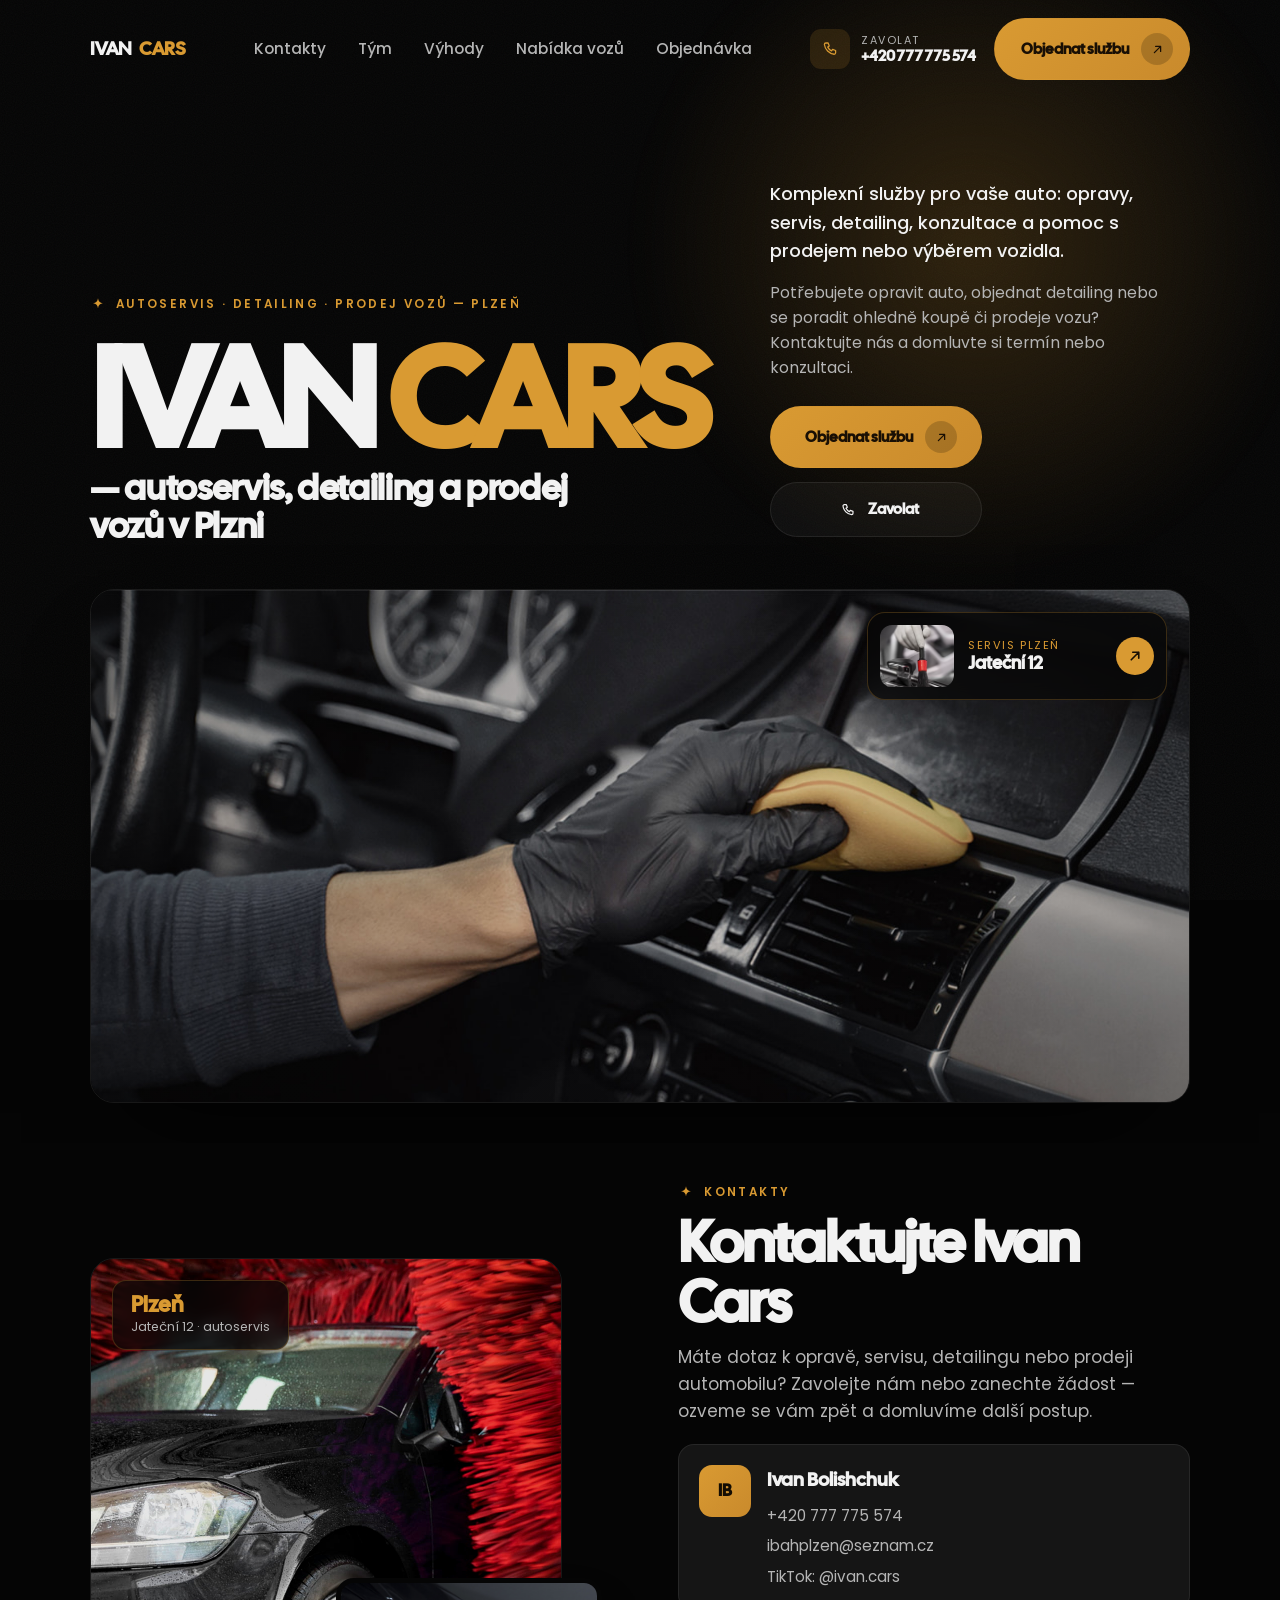
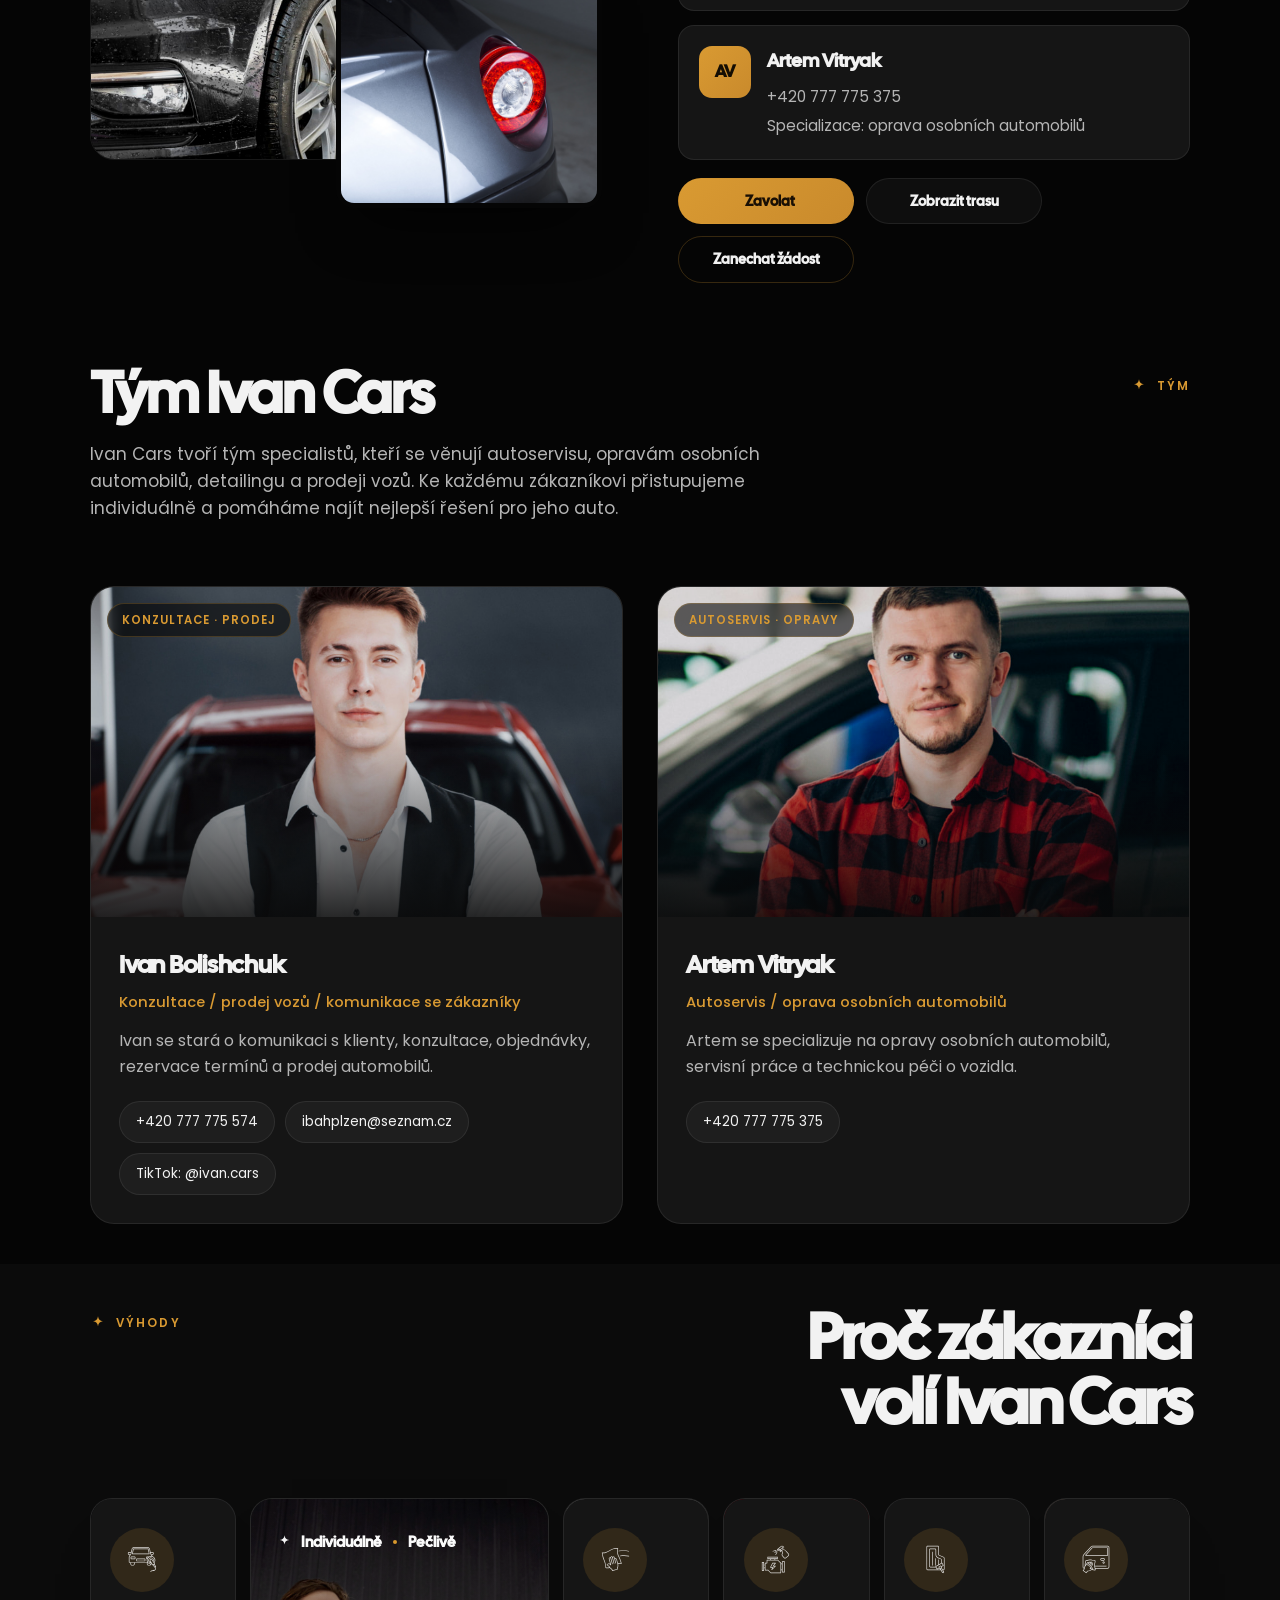
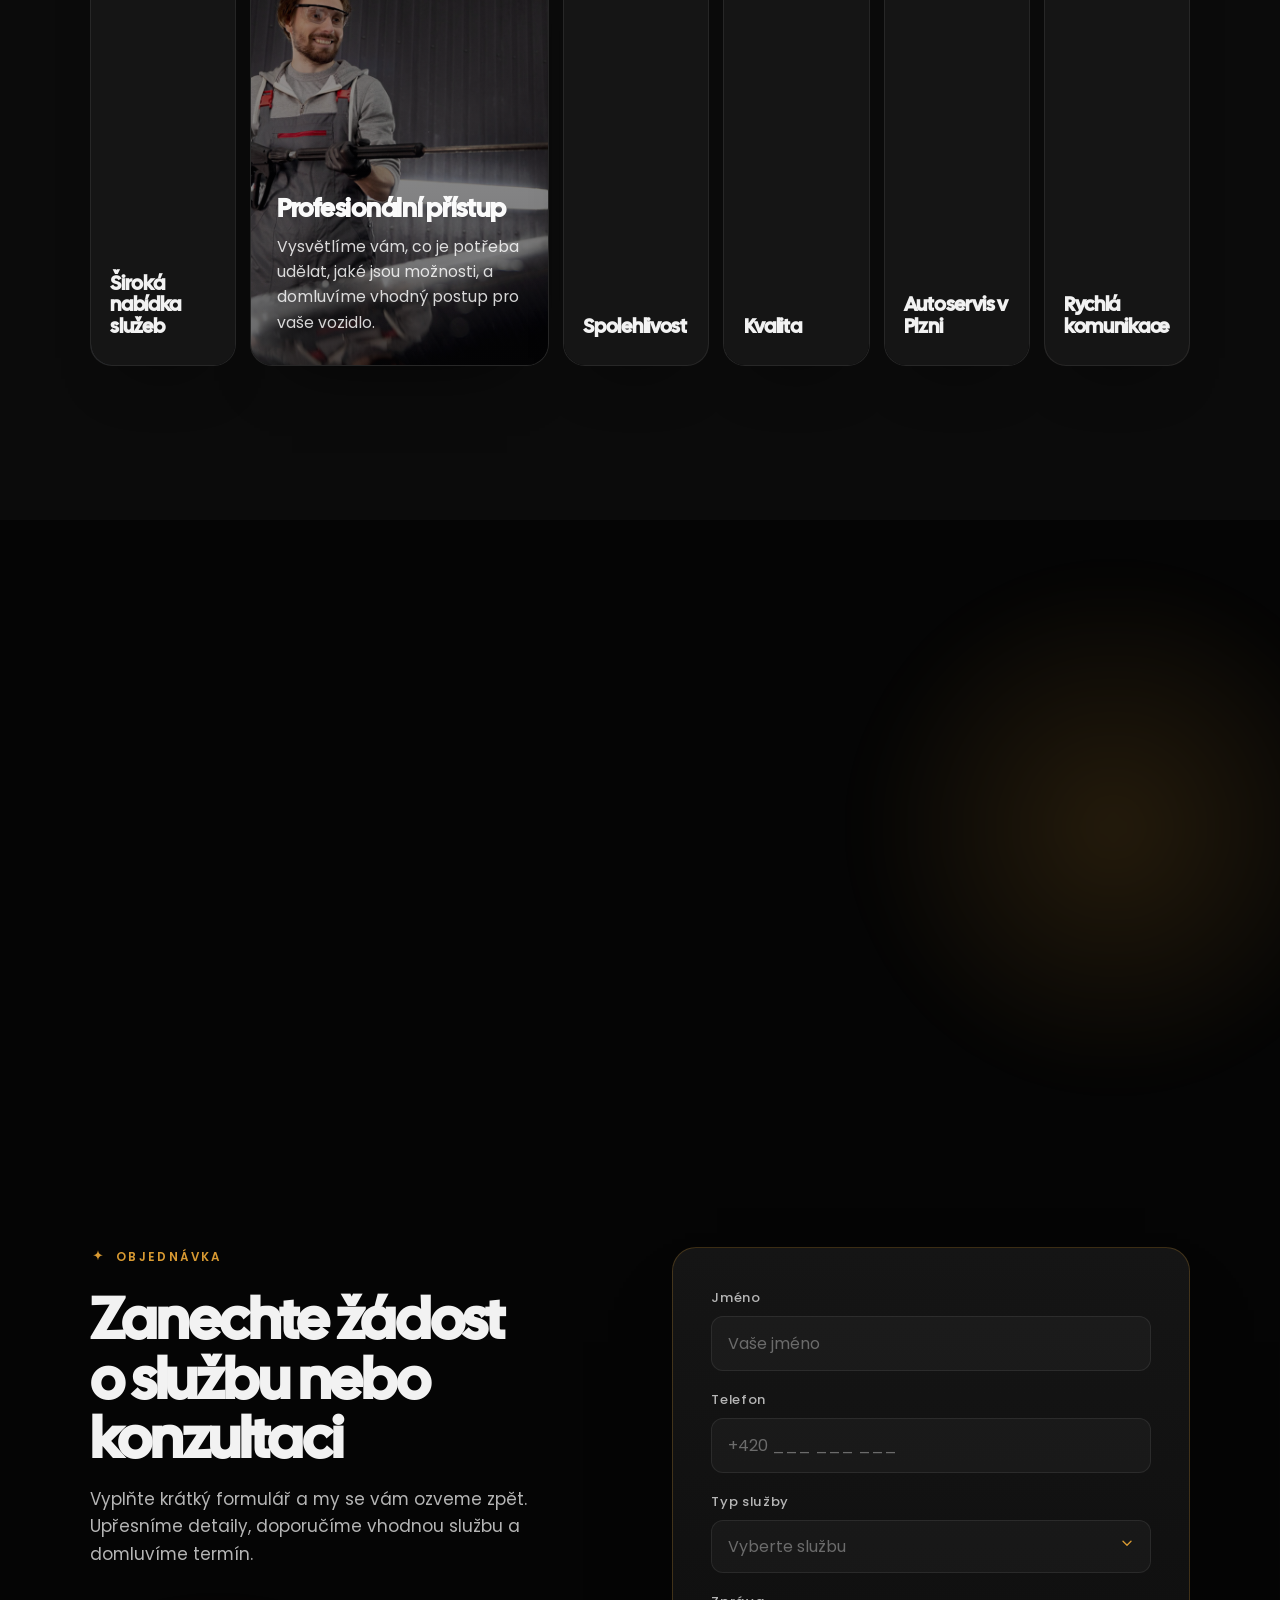
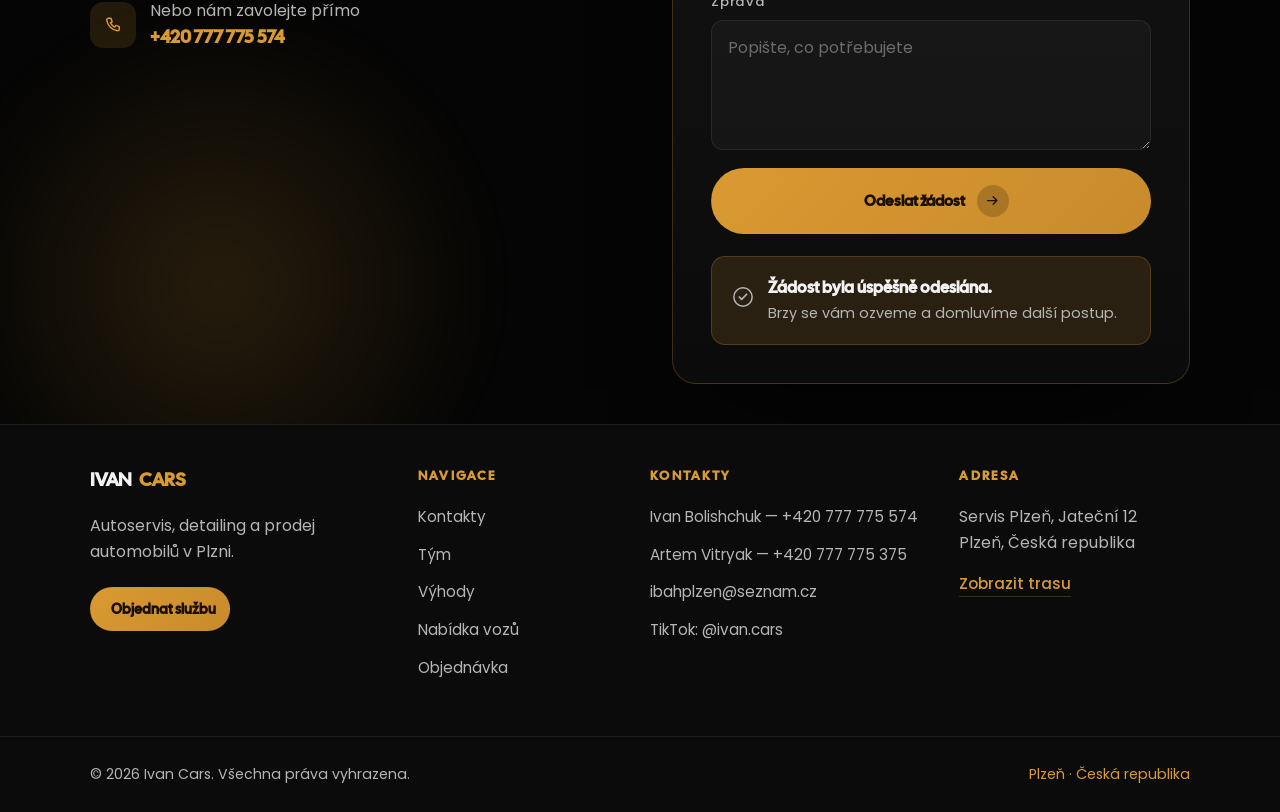
==== index.html @ bd87b220 "Polish "Prodej vozů" block and ensure 90px desktop gutters - Raise container max-width to 1760px so " ====
<!DOCTYPE html>
<html lang="cs">
<head>
<meta charset="utf-8">
<meta name="viewport" content="width=device-width, initial-scale=1">
<title>Ivan Cars — Autoservis, detailing a prodej vozů v Plzni</title>
<meta name="description" content="Ivan Cars v Plzni: autoservis, opravy osobních automobilů, detailing, konzultace a prodej vozidel. Objednejte si službu nebo si domluvte konzultaci.">
<meta property="og:title" content="Ivan Cars — Autoservis, detailing a prodej vozů v Plzni">
<meta property="og:description" content="Komplexní péče o vaše auto: opravy, servis, detailing a pomoc s prodejem nebo výběrem vozidla. Jateční 12, Plzeň.">
<meta property="og:type" content="website">
<link rel="preconnect" href="https://fonts.googleapis.com">
<link rel="preconnect" href="https://fonts.gstatic.com" crossorigin>
<link href="https://fonts.googleapis.com/css2?family=Cal+Sans&family=Poppins:wght@300;400;500;600;700&family=Sora:wght@600;700;800&display=swap" rel="stylesheet">
<link rel="stylesheet" href="css/styles.css">
</head>
<body>

<!-- =========================================================
     0. PRELOADER  (brand intro — gold polish sweep over the wordmark)
========================================================= -->
<div class="preloader" id="preloader" role="status" aria-live="polite" aria-label="Načítání Ivan Cars">
  <div class="preloader__inner">
    <span class="preloader__word" aria-hidden="true">IVAN&nbsp;CARS</span>
    <span class="preloader__line" aria-hidden="true"></span>
  </div>
</div>

<div class="grain" aria-hidden="true"></div>

<!-- =========================================================
     1. HLAVIČKA / HEADER
========================================================= -->
<header class="nav" id="top">
  <div class="container nav__inner">
    <a href="#top" class="brand" aria-label="Ivan Cars">
      <span class="brand__name">IVAN<span class="brand__gold">CARS</span></span>
    </a>

    <nav class="nav__menu" id="navMenu" aria-label="Hlavní navigace">
      <button class="nav__close" id="navClose" type="button" aria-label="Zavřít menu">
        <svg viewBox="0 0 24 24" width="22" height="22" aria-hidden="true"><path d="M6 6l12 12M18 6 6 18" fill="none" stroke="currentColor" stroke-width="2" stroke-linecap="round"/></svg>
      </button>
      <a href="#kontakty" class="nav__link">Kontakty</a>
      <a href="#tym" class="nav__link">Tým</a>
      <a href="#vyhody" class="nav__link">Výhody</a>
      <a href="#nabidka" class="nav__link">Nabídka vozů</a>
      <a href="#objednavka" class="nav__link">Objednávka</a>

      <div class="nav__menu-foot">
        <a href="tel:+420777775574" class="nav__menu-phone">
          <span class="nav__menu-phone-ic" aria-hidden="true">
            <svg viewBox="0 0 24 24" width="18" height="18"><path d="M6.5 4h3l1.5 4-2 1.5a11 11 0 0 0 5 5l1.5-2 4 1.5v3a2 2 0 0 1-2 2A15 15 0 0 1 4.5 6a2 2 0 0 1 2-2Z" fill="none" stroke="currentColor" stroke-width="1.7" stroke-linejoin="round"/></svg>
          </span>
          <span class="nav__menu-phone-txt"><small>Zavolat</small><strong>+420 777 775 574</strong></span>
        </a>
        <a href="#objednavka" class="btn btn--gold nav__menu-cta">
          <span>Objednat službu</span>
          <span class="btn__icon" aria-hidden="true"><svg viewBox="0 0 24 24" width="15" height="15"><path d="M7 17 17 7M9 7h8v8" fill="none" stroke="currentColor" stroke-width="2" stroke-linecap="round" stroke-linejoin="round"/></svg></span>
        </a>
      </div>
    </nav>

    <div class="nav__actions">
      <a href="tel:+420777775574" class="nav__phone">
        <span class="nav__phone-ic" aria-hidden="true">
          <svg viewBox="0 0 24 24" width="18" height="18"><path d="M6.5 4h3l1.5 4-2 1.5a11 11 0 0 0 5 5l1.5-2 4 1.5v3a2 2 0 0 1-2 2A15 15 0 0 1 4.5 6a2 2 0 0 1 2-2Z" fill="none" stroke="currentColor" stroke-width="1.7" stroke-linejoin="round"/></svg>
        </span>
        <span class="nav__phone-txt"><small>Zavolat</small><strong>+420 777 775 574</strong></span>
      </a>
      <a href="#objednavka" class="btn btn--gold nav__cta">
        <span>Objednat službu</span>
        <span class="btn__icon" aria-hidden="true"><svg viewBox="0 0 24 24" width="15" height="15"><path d="M7 17 17 7M9 7h8v8" fill="none" stroke="currentColor" stroke-width="2" stroke-linecap="round" stroke-linejoin="round"/></svg></span>
      </a>
      <button class="nav__burger" id="navBurger" aria-label="Otevřít menu" aria-expanded="false"><span></span><span></span><span></span></button>
    </div>
  </div>
</header>

<main>

<!-- =========================================================
     2. CTA BANNER / HERO  (poster headline + cinematic band)
========================================================= -->
<section class="hero" id="hero">
  <div class="hero__glow" aria-hidden="true"></div>
  <div class="container">
    <div class="hero__head">
      <div class="hero__headline reveal">
        <span class="eyebrow">
          <svg class="eyebrow__star" viewBox="0 0 24 24" aria-hidden="true"><path d="M12 2c.6 4.7 2.7 6.8 7.4 7.4-4.7.6-6.8 2.7-7.4 7.4-.6-4.7-2.7-6.8-7.4-7.4C9.3 8.8 11.4 6.7 12 2Z" fill="currentColor"/></svg>
          Autoservis · Detailing · Prodej vozů — Plzeň
        </span>
        <h1 class="hero__title">
          <span class="hero__poster">IVAN <span class="gold">CARS</span></span>
          <span class="hero__sub">— autoservis, detailing a prodej vozů v&nbsp;Plzni</span>
        </h1>
      </div>

      <div class="hero__intro reveal" data-delay="120">
        <p class="hero__lead">Komplexní služby pro vaše auto: opravy, servis, detailing, konzultace a pomoc s prodejem nebo výběrem vozidla.</p>
        <p class="hero__text">Potřebujete opravit auto, objednat detailing nebo se poradit ohledně koupě či prodeje vozu? Kontaktujte nás a domluvte si termín nebo konzultaci.</p>
        <div class="hero__actions">
          <a href="#objednavka" class="btn btn--gold"><span>Objednat službu</span><span class="btn__icon" aria-hidden="true"><svg viewBox="0 0 24 24" width="15" height="15"><path d="M7 17 17 7M9 7h8v8" fill="none" stroke="currentColor" stroke-width="2" stroke-linecap="round" stroke-linejoin="round"/></svg></span></a>
          <a href="tel:+420777775574" class="btn btn--ghost"><span class="btn__lead-ic" aria-hidden="true"><svg viewBox="0 0 24 24" width="16" height="16"><path d="M6.5 4h3l1.5 4-2 1.5a11 11 0 0 0 5 5l1.5-2 4 1.5v3a2 2 0 0 1-2 2A15 15 0 0 1 4.5 6a2 2 0 0 1 2-2Z" fill="none" stroke="currentColor" stroke-width="1.8" stroke-linejoin="round"/></svg></span><span>Zavolat</span></a>
        </div>
      </div>
    </div>

    <div class="hero__band reveal" data-delay="160">
      <img src="assets/SaveWeb2ZIP%20Website%20Copier/images/68b8255d2208bf105f05b5d6_home2-slider-img-01.jpg" alt="Prémiový detailing interiéru vozu v Ivan Cars Plzeň" loading="eager">
      <div class="hero__card">
        <img src="assets/SaveWeb2ZIP%20Website%20Copier/images/68c24ddfc6e82b968b8b48d7_home1-about1-bg-img.png" alt="Připravený vůz v servisu Ivan Cars">
        <div class="hero__card-body">
          <span class="hero__card-label">Servis Plzeň</span>
          <span class="hero__card-title">Jateční 12</span>
        </div>
        <span class="hero__card-ic" aria-hidden="true"><svg viewBox="0 0 24 24" width="18" height="18"><path d="M7 17 17 7M9 7h8v8" fill="none" stroke="currentColor" stroke-width="2.2" stroke-linecap="round" stroke-linejoin="round"/></svg></span>
      </div>
    </div>
  </div>
</section>

<!-- =========================================================
     3. KONTAKTY  (layered images + content, Woshico "who we are")
========================================================= -->
<section class="section kontakty" id="kontakty">
  <div class="container kontakty__grid">
    <div class="layered reveal">
      <div class="layered__main">
        <img src="assets/SaveWeb2ZIP%20Website%20Copier/images/68cd3f34a9f10ca630242ddd_project-img-06.jpg" alt="Prémiový vůz v péči Ivan Cars" loading="lazy">
      </div>
      <div class="layered__sub">
        <img src="assets/SaveWeb2ZIP%20Website%20Copier/images/68cd3f265789d87bba0e9747_project-img-05.jpg" alt="Detail karoserie a optiky vozu" loading="lazy">
      </div>
      <div class="layered__tag">
        <span class="layered__tag-num">Plzeň</span>
        <span class="layered__tag-label">Jateční 12 · autoservis</span>
      </div>
    </div>

    <div class="kontakty__content reveal" data-delay="120">
      <span class="eyebrow">
        <svg class="eyebrow__star" viewBox="0 0 24 24" aria-hidden="true"><path d="M12 2c.6 4.7 2.7 6.8 7.4 7.4-4.7.6-6.8 2.7-7.4 7.4-.6-4.7-2.7-6.8-7.4-7.4C9.3 8.8 11.4 6.7 12 2Z" fill="currentColor"/></svg>
        Kontakty
      </span>
      <h2 class="section__title">Kontaktujte Ivan Cars</h2>
      <p class="section__text">Máte dotaz k opravě, servisu, detailingu nebo prodeji automobilu? Zavolejte nám nebo zanechte žádost — ozveme se vám zpět a domluvíme další postup.</p>

      <div class="kontakty__people">
        <div class="person">
          <span class="avatar">IB</span>
          <div class="person__info">
            <h3 class="person__name">Ivan Bolishchuk</h3>
            <ul class="person__links">
              <li><a href="tel:+420777775574">+420 777 775 574</a></li>
              <li><a href="mailto:ibahplzen@seznam.cz">ibahplzen@seznam.cz</a></li>
              <li><a href="https://www.tiktok.com/@ivan.cars" target="_blank" rel="noopener">TikTok: @ivan.cars</a></li>
            </ul>
          </div>
        </div>
        <div class="person">
          <span class="avatar">AV</span>
          <div class="person__info">
            <h3 class="person__name">Artem Vitryak</h3>
            <ul class="person__links">
              <li><a href="tel:+420777775375">+420 777 775 375</a></li>
              <li class="person__static">Specializace: oprava osobních automobilů</li>
            </ul>
          </div>
        </div>
      </div>

      <div class="kontakty__cta">
        <a href="tel:+420777775574" class="btn btn--gold btn--sm">Zavolat</a>
        <a href="https://www.google.com/maps/search/?api=1&query=Jate%C4%8Dn%C3%AD%2012%2C%20Plze%C5%88" target="_blank" rel="noopener" class="btn btn--ghost btn--sm">Zobrazit trasu</a>
        <a href="#objednavka" class="btn btn--line btn--sm">Zanechat žádost</a>
      </div>
    </div>
  </div>
</section>

<!-- =========================================================
     4. TÝM
========================================================= -->
<section class="section tym" id="tym">
  <div class="container">
    <div class="tym__head reveal">
      <div class="tym__head-main">
        <h2 class="section__title">Tým Ivan Cars</h2>
        <p class="section__text">Ivan Cars tvoří tým specialistů, kteří se věnují autoservisu, opravám osobních automobilů, detailingu a prodeji vozů. Ke každému zákazníkovi přistupujeme individuálně a pomáháme najít nejlepší řešení pro jeho auto.</p>
      </div>
      <div class="tym__head-aside">
        <span class="eyebrow">
          <svg class="eyebrow__star" viewBox="0 0 24 24" aria-hidden="true"><path d="M12 2c.6 4.7 2.7 6.8 7.4 7.4-4.7.6-6.8 2.7-7.4 7.4-.6-4.7-2.7-6.8-7.4-7.4C9.3 8.8 11.4 6.7 12 2Z" fill="currentColor"/></svg>
          Tým
        </span>
      </div>
    </div>

    <div class="team__grid">
      <article class="team-card reveal" data-delay="80">
        <div class="team-card__media">
          <img src="assets/Team%20Image%2004.jpg" alt="Konzultace a prodej vozů — Ivan Bolishchuk" loading="lazy">
          <span class="team-card__tag">Konzultace · Prodej</span>
        </div>
        <div class="team-card__body">
          <h3 class="team-card__name">Ivan Bolishchuk</h3>
          <span class="team-card__role">Konzultace / prodej vozů / komunikace se zákazníky</span>
          <p class="team-card__desc">Ivan se stará o komunikaci s klienty, konzultace, objednávky, rezervace termínů a prodej automobilů.</p>
          <div class="team-card__contacts">
            <a href="tel:+420777775574" class="chip">+420 777 775 574</a>
            <a href="mailto:ibahplzen@seznam.cz" class="chip">ibahplzen@seznam.cz</a>
            <a href="https://www.tiktok.com/@ivan.cars" target="_blank" rel="noopener" class="chip">TikTok: @ivan.cars</a>
          </div>
        </div>
      </article>

      <article class="team-card reveal" data-delay="160">
        <div class="team-card__media">
          <img src="assets/Team%20Image%2001.jpg" alt="Autoservis a opravy — Artem Vitryak" loading="lazy">
          <span class="team-card__tag">Autoservis · Opravy</span>
        </div>
        <div class="team-card__body">
          <h3 class="team-card__name">Artem Vitryak</h3>
          <span class="team-card__role">Autoservis / oprava osobních automobilů</span>
          <p class="team-card__desc">Artem se specializuje na opravy osobních automobilů, servisní práce a technickou péči o vozidla.</p>
          <div class="team-card__contacts">
            <a href="tel:+420777775375" class="chip">+420 777 775 375</a>
          </div>
        </div>
      </article>
    </div>
  </div>
</section>

<!-- =========================================================
     5. VÝHODY  (expanding service-card accordion — 1:1 Woshico)
========================================================= -->
<section class="section vyhody" id="vyhody">
  <div class="container">
    <div class="vyhody__head reveal">
      <div class="vyhody__head-left">
        <span class="eyebrow">
          <svg class="eyebrow__star" viewBox="0 0 24 24" aria-hidden="true"><path d="M12 2c.6 4.7 2.7 6.8 7.4 7.4-4.7.6-6.8 2.7-7.4 7.4-.6-4.7-2.7-6.8-7.4-7.4C9.3 8.8 11.4 6.7 12 2Z" fill="currentColor"/></svg>
          Výhody
        </span>
      </div>
      <div class="vyhody__head-right">
        <h2 class="vyhody__title">Proč zákazníci<br>volí Ivan Cars</h2>
      </div>
    </div>

    <div class="vyhody-grid reveal" data-delay="120">

      <!-- 01 -->
      <a href="#objednavka" class="vcard" style="--i:0">
        <div class="vcard__image" style="background-image:url('assets/SaveWeb2ZIP Website Copier/images/68cd3f265789d87bba0e9747_project-img-05.jpg')">
          <span class="vcard__tag">
            <svg viewBox="0 0 24 24" width="15" height="15" aria-hidden="true"><circle cx="12" cy="12" r="9" fill="none" stroke="currentColor" stroke-width="1.6"/><path d="m8 12 2.5 2.5L16 9" fill="none" stroke="currentColor" stroke-width="1.7" stroke-linecap="round" stroke-linejoin="round"/></svg>
            <span class="vcard__tag-txt">Vše<i class="vcard__dot"></i>na jednom místě</span>
          </span>
          <div class="vcard__reveal">
            <h3 class="vcard__title-light">Široká nabídka služeb</h3>
            <p class="vcard__desc">Autoservis, opravy, detailing, konzultace, rezervace i prodej automobilů na jednom místě.</p>
          </div>
        </div>
        <div class="vcard__face">
          <span class="vcard__icon" aria-hidden="true"><img src="assets/SaveWeb2ZIP%20Website%20Copier/images/68d138432645a41e8a1a4827_service-icon-01.svg" alt="" loading="lazy"></span>
          <h3 class="vcard__title">Široká nabídka služeb</h3>
        </div>
      </a>

      <!-- 02 — active -->
      <a href="#objednavka" class="vcard is-active" style="--i:1">
        <div class="vcard__image" style="background-image:url('assets/SaveWeb2ZIP Website Copier/images/68cd3ef8e7c652504137893c_project-img-03.jpg')">
          <span class="vcard__tag">
            <svg viewBox="0 0 24 24" width="15" height="15" aria-hidden="true"><path d="M12 2c.6 4.7 2.7 6.8 7.4 7.4-4.7.6-6.8 2.7-7.4 7.4-.6-4.7-2.7-6.8-7.4-7.4C9.3 8.8 11.4 6.7 12 2Z" fill="currentColor"/></svg>
            <span class="vcard__tag-txt">Individuálně<i class="vcard__dot"></i>Pečlivě</span>
          </span>
          <div class="vcard__reveal">
            <h3 class="vcard__title-light">Profesionální přístup</h3>
            <p class="vcard__desc">Vysvětlíme vám, co je potřeba udělat, jaké jsou možnosti, a domluvíme vhodný postup pro vaše vozidlo.</p>
          </div>
        </div>
        <div class="vcard__face">
          <span class="vcard__icon" aria-hidden="true"><img src="assets/SaveWeb2ZIP%20Website%20Copier/images/68d1392787e77c05408af8c2_service-icon-02.svg" alt="" loading="lazy"></span>
          <h3 class="vcard__title">Profesionální přístup</h3>
        </div>
      </a>

      <!-- 03 -->
      <a href="#objednavka" class="vcard" style="--i:2">
        <div class="vcard__image" style="background-image:url('assets/SaveWeb2ZIP Website Copier/images/68cd3ecf5d9e85733c768325_project-img-01.jpg')">
          <span class="vcard__tag">
            <svg viewBox="0 0 24 24" width="15" height="15" aria-hidden="true"><path d="M12 3 5 6v5c0 4.4 3 7.7 7 9 4-1.3 7-4.6 7-9V6l-7-3Z" fill="none" stroke="currentColor" stroke-width="1.6" stroke-linejoin="round"/><path d="m9 12 2 2 4-4" fill="none" stroke="currentColor" stroke-width="1.7" stroke-linecap="round" stroke-linejoin="round"/></svg>
            <span class="vcard__tag-txt">Detail<i class="vcard__dot"></i>Péče</span>
          </span>
          <div class="vcard__reveal">
            <h3 class="vcard__title-light">Spolehlivost</h3>
            <p class="vcard__desc">Ke každému vozidlu přistupujeme zodpovědně, pečlivě a s důrazem na detail.</p>
          </div>
        </div>
        <div class="vcard__face">
          <span class="vcard__icon" aria-hidden="true"><img src="assets/SaveWeb2ZIP%20Website%20Copier/images/68d13abc34e571042ecc9201_service-icon-03.svg" alt="" loading="lazy"></span>
          <h3 class="vcard__title">Spolehlivost</h3>
        </div>
      </a>

      <!-- 04 -->
      <a href="#objednavka" class="vcard" style="--i:3">
        <div class="vcard__image" style="background-image:url('assets/SaveWeb2ZIP Website Copier/images/68cd3f34a9f10ca630242ddd_project-img-06.jpg')">
          <span class="vcard__tag">
            <svg viewBox="0 0 24 24" width="15" height="15" aria-hidden="true"><path d="m12 3 2.5 5.2L20 9l-4 4 1 5.6L12 16l-5 2.6L8 13 4 9l5.5-.8L12 3Z" fill="none" stroke="currentColor" stroke-width="1.6" stroke-linejoin="round"/></svg>
            <span class="vcard__tag-txt">Precizně<i class="vcard__dot"></i>Čistě</span>
          </span>
          <div class="vcard__reveal">
            <h3 class="vcard__title-light">Kvalita</h3>
            <p class="vcard__desc">Dbáme na precizní provedení práce, čistý výsledek a dlouhodobou spokojenost zákazníka.</p>
          </div>
        </div>
        <div class="vcard__face">
          <span class="vcard__icon" aria-hidden="true"><img src="assets/SaveWeb2ZIP%20Website%20Copier/images/68d13ad982a89161657d4ce0_service-icon-04.svg" alt="" loading="lazy"></span>
          <h3 class="vcard__title">Kvalita</h3>
        </div>
      </a>

      <!-- 05 -->
      <a href="#objednavka" class="vcard" style="--i:4">
        <div class="vcard__image" style="background-image:url('assets/SaveWeb2ZIP Website Copier/images/68b8255d2208bf105f05b5d6_home2-slider-img-01.jpg')">
          <span class="vcard__tag">
            <svg viewBox="0 0 24 24" width="15" height="15" aria-hidden="true"><path d="M12 22s7-6.4 7-12a7 7 0 1 0-14 0c0 5.6 7 12 7 12Z" fill="none" stroke="currentColor" stroke-width="1.6"/><circle cx="12" cy="10" r="2.4" fill="none" stroke="currentColor" stroke-width="1.6"/></svg>
            <span class="vcard__tag-txt">Plzeň<i class="vcard__dot"></i>Jateční 12</span>
          </span>
          <div class="vcard__reveal">
            <h3 class="vcard__title-light">Autoservis v Plzni</h3>
            <p class="vcard__desc">Najdete nás na adrese Jateční 12 v Plzni — zastavte se nebo si domluvte termín.</p>
          </div>
        </div>
        <div class="vcard__face">
          <span class="vcard__icon" aria-hidden="true"><img src="assets/SaveWeb2ZIP%20Website%20Copier/images/68d13b174cb4d490804c8748_servie-icon-06.svg" alt="" loading="lazy"></span>
          <h3 class="vcard__title">Autoservis v Plzni</h3>
        </div>
      </a>

      <!-- 06 -->
      <a href="#objednavka" class="vcard" style="--i:5">
        <div class="vcard__image" style="background-image:url('assets/SaveWeb2ZIP Website Copier/images/68cd3f0965230295ab96f4d4_project-img-04.jpg')">
          <span class="vcard__tag">
            <svg viewBox="0 0 24 24" width="15" height="15" aria-hidden="true"><path d="M5 5h14v10H9l-4 4V5Z" fill="none" stroke="currentColor" stroke-width="1.6" stroke-linejoin="round"/><path d="M9 9h6M9 12h4" stroke="currentColor" stroke-width="1.6" stroke-linecap="round"/></svg>
            <span class="vcard__tag-txt">Rychle<i class="vcard__dot"></i>Zpět</span>
          </span>
          <div class="vcard__reveal">
            <h3 class="vcard__title-light">Rychlá komunikace</h3>
            <p class="vcard__desc">Zavolejte nám, zanechte žádost nebo si domluvte konzultaci — ozveme se vám zpět.</p>
          </div>
        </div>
        <div class="vcard__face">
          <span class="vcard__icon" aria-hidden="true"><img src="assets/SaveWeb2ZIP%20Website%20Copier/images/68d13afc7b434668d41a4db7_service-icon-05.svg" alt="" loading="lazy"></span>
          <h3 class="vcard__title">Rychlá komunikace</h3>
        </div>
      </a>

    </div>

    <div class="vyhody__bottom reveal" data-delay="180">
      <p class="vyhody__bottom-text">Neváhejte a kontaktujte nás — rádi vám pomůžeme a doporučíme nejlepší řešení.</p>
      <a href="#objednavka" class="btn btn--gold">
        <span>Objednat službu</span>
        <span class="btn__icon" aria-hidden="true"><svg viewBox="0 0 24 24" width="15" height="15"><path d="M7 17 17 7M9 7h8v8" fill="none" stroke="currentColor" stroke-width="2" stroke-linecap="round" stroke-linejoin="round"/></svg></span>
      </a>
    </div>
  </div>
</section>

<!-- =========================================================
     6. NABÍDKA VOZŮ  (odkaz na profil prodejce Sauto.cz)
========================================================= -->
<section class="section nabidka" id="nabidka">
  <div class="nabidka__glow" aria-hidden="true"></div>
  <div class="container nabidka__grid">

    <div class="nabidka__content reveal">
      <span class="eyebrow">
        <svg class="eyebrow__star" viewBox="0 0 24 24" aria-hidden="true"><path d="M12 2c.6 4.7 2.7 6.8 7.4 7.4-4.7.6-6.8 2.7-7.4 7.4-.6-4.7-2.7-6.8-7.4-7.4C9.3 8.8 11.4 6.7 12 2Z" fill="currentColor"/></svg>
        Prodej vozů
      </span>
      <h2 class="section__title nabidka__title">Prohlédněte si naši aktuální nabídku vozů</h2>
      <p class="section__text">Vybrané vozy nabízíme k prodeji na portálu Sauto.cz. Každý inzerát obsahuje kompletní fotodokumentaci, technické údaje a ověřené informace o vozidle. Vyberte si auto online a o zbytek se postaráme my.</p>

      <ul class="nabidka__points">
        <li class="nabidka__point">
          <span class="nabidka__point-ic" aria-hidden="true"><svg viewBox="0 0 24 24" width="18" height="18"><path d="M12 3 5 6v5c0 4.4 3 7.7 7 9 4-1.3 7-4.6 7-9V6l-7-3Z" fill="none" stroke="currentColor" stroke-width="1.6" stroke-linejoin="round"/><path d="m9 12 2 2 4-4" fill="none" stroke="currentColor" stroke-width="1.7" stroke-linecap="round" stroke-linejoin="round"/></svg></span>
          <span>Ověřený prodejce na Sauto.cz</span>
        </li>
        <li class="nabidka__point">
          <span class="nabidka__point-ic" aria-hidden="true"><svg viewBox="0 0 24 24" width="18" height="18"><path d="M3 13l2-5a2 2 0 0 1 1.9-1.3h10.2A2 2 0 0 1 19 8l2 5v5h-3v-2H6v2H3v-5Z" fill="none" stroke="currentColor" stroke-width="1.6" stroke-linejoin="round"/><circle cx="7.5" cy="15" r="1.3" fill="currentColor"/><circle cx="16.5" cy="15" r="1.3" fill="currentColor"/></svg></span>
          <span>Aktuální vozy skladem</span>
        </li>
        <li class="nabidka__point">
          <span class="nabidka__point-ic" aria-hidden="true"><svg viewBox="0 0 24 24" width="18" height="18"><path d="M4 8h3l1.5-2h7L17 8h3a1 1 0 0 1 1 1v9a1 1 0 0 1-1 1H4a1 1 0 0 1-1-1V9a1 1 0 0 1 1-1Z" fill="none" stroke="currentColor" stroke-width="1.6" stroke-linejoin="round"/><circle cx="12" cy="13" r="3.2" fill="none" stroke="currentColor" stroke-width="1.6"/></svg></span>
          <span>Kompletní fotodokumentace</span>
        </li>
      </ul>

      <div class="nabidka__cta">
        <a href="https://www.sauto.cz/detail-prodejce/ivan-cars/14030384" target="_blank" rel="noopener" class="btn btn--gold">
          <span>Zobrazit nabídku na Sauto.cz</span>
          <span class="btn__icon" aria-hidden="true"><svg viewBox="0 0 24 24" width="15" height="15"><path d="M7 17 17 7M9 7h8v8" fill="none" stroke="currentColor" stroke-width="2" stroke-linecap="round" stroke-linejoin="round"/></svg></span>
        </a>
        <a href="https://www.sauto.cz/detail-prodejce/ivan-cars/14030384" target="_blank" rel="noopener" class="nabidka__profile">
          <span class="nabidka__profile-label">Profil prodejce</span>
          <span class="nabidka__profile-url">sauto.cz/ivan-cars</span>
        </a>
      </div>
    </div>

    <a href="https://www.sauto.cz/detail-prodejce/ivan-cars/14030384" target="_blank" rel="noopener" class="nabidka__media reveal" data-delay="120" aria-label="Otevřít nabídku vozů Ivan Cars na Sauto.cz">
      <img src="assets/SaveWeb2ZIP%20Website%20Copier/images/68cd3f34a9f10ca630242ddd_project-img-06.jpg" alt="Vůz z nabídky Ivan Cars" loading="lazy">
      <span class="nabidka__badge">
        <span class="nabidka__badge-ic" aria-hidden="true"><svg viewBox="0 0 24 24" width="22" height="22"><path d="M12 3 5 6v5c0 4.4 3 7.7 7 9 4-1.3 7-4.6 7-9V6l-7-3Z" fill="none" stroke="currentColor" stroke-width="1.6" stroke-linejoin="round"/><path d="m9 12 2 2 4-4" fill="none" stroke="currentColor" stroke-width="1.8" stroke-linecap="round" stroke-linejoin="round"/></svg></span>
        <span class="nabidka__badge-txt"><strong>Sauto.cz</strong>Ověřený prodejce</span>
      </span>
      <span class="nabidka__media-foot">
        <span class="nabidka__media-foot-txt">Inzeráty vozů Ivan Cars</span>
        <span class="nabidka__media-foot-ic" aria-hidden="true"><svg viewBox="0 0 24 24" width="16" height="16"><path d="M7 17 17 7M9 7h8v8" fill="none" stroke="currentColor" stroke-width="2" stroke-linecap="round" stroke-linejoin="round"/></svg></span>
      </span>
    </a>

  </div>
</section>

<!-- =========================================================
     7. CTA FORMA
========================================================= -->
<section class="section forma" id="objednavka">
  <div class="forma__glow" aria-hidden="true"></div>
  <div class="container forma__grid">
    <div class="forma__intro reveal">
      <span class="eyebrow">
        <svg class="eyebrow__star" viewBox="0 0 24 24" aria-hidden="true"><path d="M12 2c.6 4.7 2.7 6.8 7.4 7.4-4.7.6-6.8 2.7-7.4 7.4-.6-4.7-2.7-6.8-7.4-7.4C9.3 8.8 11.4 6.7 12 2Z" fill="currentColor"/></svg>
        Objednávka
      </span>
      <h2 class="section__title">Zanechte žádost o&nbsp;službu nebo konzultaci</h2>
      <p class="section__text">Vyplňte krátký formulář a my se vám ozveme zpět. Upřesníme detaily, doporučíme vhodnou službu a domluvíme termín.</p>
      <a href="tel:+420777775574" class="forma__phone">
        <span class="forma__phone-ic" aria-hidden="true"><svg viewBox="0 0 24 24" width="20" height="20"><path d="M6.5 4h3l1.5 4-2 1.5a11 11 0 0 0 5 5l1.5-2 4 1.5v3a2 2 0 0 1-2 2A15 15 0 0 1 4.5 6a2 2 0 0 1 2-2Z" fill="none" stroke="currentColor" stroke-width="1.8" stroke-linejoin="round"/></svg></span>
        <span>Nebo nám zavolejte přímo<br><strong>+420 777 775 574</strong></span>
      </a>
    </div>

    <form class="forma__card reveal" data-delay="120" id="orderForm" novalidate>
      <div class="field">
        <label for="f-name">Jméno</label>
        <input type="text" id="f-name" name="name" placeholder="Vaše jméno" required>
      </div>
      <div class="field">
        <label for="f-phone">Telefon</label>
        <input type="tel" id="f-phone" name="phone" placeholder="+420 ___ ___ ___" required>
      </div>
      <div class="field">
        <label for="f-service">Typ služby</label>
        <div class="select-wrap">
          <select id="f-service" name="service" required>
            <option value="" disabled selected>Vyberte službu</option>
            <option>Autoservis</option>
            <option>Oprava vozidla</option>
            <option>Detailing</option>
            <option>Prodej auta</option>
            <option>Konzultace</option>
            <option>Rezervace termínu</option>
          </select>
          <span class="select-wrap__ic" aria-hidden="true"><svg viewBox="0 0 24 24" width="16" height="16"><path d="m6 9 6 6 6-6" fill="none" stroke="currentColor" stroke-width="2" stroke-linecap="round" stroke-linejoin="round"/></svg></span>
        </div>
      </div>
      <div class="field">
        <label for="f-message">Zpráva</label>
        <textarea id="f-message" name="message" rows="4" placeholder="Popište, co potřebujete"></textarea>
      </div>
      <button type="submit" class="btn btn--gold btn--block"><span>Odeslat žádost</span><span class="btn__icon" aria-hidden="true"><svg viewBox="0 0 24 24" width="15" height="15"><path d="M4 12h15m0 0-6-6m6 6-6 6" fill="none" stroke="currentColor" stroke-width="2" stroke-linecap="round" stroke-linejoin="round"/></svg></span></button>

      <div class="forma__success" id="formSuccess" role="status" aria-live="polite" hidden>
        <span class="forma__success-ic" aria-hidden="true"><svg viewBox="0 0 24 24" width="22" height="22"><circle cx="12" cy="12" r="10" fill="none" stroke="currentColor" stroke-width="1.6"/><path d="m8 12 2.5 2.5L16 9" fill="none" stroke="currentColor" stroke-width="1.8" stroke-linecap="round" stroke-linejoin="round"/></svg></span>
        <div><strong>Žádost byla úspěšně odeslána.</strong><span>Brzy se vám ozveme a domluvíme další postup.</span></div>
      </div>
    </form>
  </div>
</section>

</main>

<!-- =========================================================
     7. FOOTER
========================================================= -->
<footer class="footer">
  <div class="container footer__grid">
    <div class="footer__brand reveal">
      <a href="#top" class="brand brand--footer">
        <span class="brand__name">IVAN<span class="brand__gold">CARS</span></span>
      </a>
      <p class="footer__tag">Autoservis, detailing a prodej automobilů v Plzni.</p>
      <a href="#objednavka" class="btn btn--gold btn--sm">Objednat službu</a>
    </div>

    <div class="footer__col reveal" data-delay="60">
      <h4 class="footer__title">Navigace</h4>
      <ul class="footer__list">
        <li><a href="#kontakty">Kontakty</a></li>
        <li><a href="#tym">Tým</a></li>
        <li><a href="#vyhody">Výhody</a></li>
        <li><a href="#nabidka">Nabídka vozů</a></li>
        <li><a href="#objednavka">Objednávka</a></li>
      </ul>
    </div>

    <div class="footer__col reveal" data-delay="120">
      <h4 class="footer__title">Kontakty</h4>
      <ul class="footer__list">
        <li><a href="tel:+420777775574">Ivan Bolishchuk — +420 777 775 574</a></li>
        <li><a href="tel:+420777775375">Artem Vitryak — +420 777 775 375</a></li>
        <li><a href="mailto:ibahplzen@seznam.cz">ibahplzen@seznam.cz</a></li>
        <li><a href="https://www.tiktok.com/@ivan.cars" target="_blank" rel="noopener">TikTok: @ivan.cars</a></li>
      </ul>
    </div>

    <div class="footer__col reveal" data-delay="180">
      <h4 class="footer__title">Adresa</h4>
      <p class="footer__addr">Servis Plzeň, Jateční 12<br>Plzeň, Česká republika</p>
      <a href="https://www.google.com/maps/search/?api=1&query=Jate%C4%8Dn%C3%AD%2012%2C%20Plze%C5%88" target="_blank" rel="noopener" class="footer__maplink">Zobrazit trasu</a>
    </div>
  </div>

  <div class="container footer__bottom">
    <span>© <span id="year">2026</span> Ivan Cars. Všechna práva vyhrazena.</span>
    <span class="footer__loc">Plzeň · Česká republika</span>
  </div>
</footer>

<script src="js/main.js"></script>
</body>
</html>
---- css/styles.css ----
/* =========================================================
   IVAN CARS — premium auto / black & gold
   Composition & typography adapted 1:1 from Woshico (homepage-2)
========================================================= */

:root{
  --bg:#050505;
  --bg-2:#0B0B0B;
  --graphite:#151515;
  --graphite-2:#1B1B1B;
  --gold:#D99A32;
  --gold-2:#C98A2C;
  --gold-soft:rgba(217,154,50,.14);
  --light:#F2F2F2;
  --muted:#B5B5B5;
  --line:rgba(217,154,50,.24);
  --line-soft:rgba(255,255,255,.08);

  --container:1760px;
  --pad:90px;
  --radius:24px;
  --radius-sm:16px;

  --font-body:"Poppins",system-ui,sans-serif;
  --font-display:"Cal Sans","Sora","Poppins",system-ui,sans-serif;

  --ease:cubic-bezier(.16,1,.3,1);

  /* ---- Preloader (tweak freely) ---- */
  --pl-bg:#050505;                    /* backdrop */
  --pl-dim:rgba(242,242,242,.14);     /* resting letters */
  --pl-hot:var(--gold);               /* travelling polish highlight */
  --pl-line:var(--gold);              /* ambient hairline light */
  --pl-size:clamp(2.4rem,9vw,5.4rem); /* logo size */
  --pl-sweep:2.2s;                    /* speed of the polish sweep */
  --pl-fade:.7s;                      /* exit fade duration */
}

*{box-sizing:border-box;margin:0;padding:0}
html{scroll-behavior:smooth;scroll-padding-top:120px}
body{
  font-family:var(--font-body);background:var(--bg);color:var(--light);
  line-height:1.6;-webkit-font-smoothing:antialiased;overflow-x:hidden;
}
img{max-width:100%;display:block}
a{color:inherit;text-decoration:none}
ul{list-style:none}

.container{width:100%;max-width:var(--container);margin:0 auto;padding-inline:var(--pad)}

.grain{
  position:fixed;inset:0;z-index:1;pointer-events:none;opacity:.04;
  background-image:url("data:image/svg+xml,%3Csvg xmlns='http://www.w3.org/2000/svg' width='120' height='120'%3E%3Cfilter id='n'%3E%3CfeTurbulence type='fractalNoise' baseFrequency='0.9' numOctaves='2'/%3E%3C/filter%3E%3Crect width='100%25' height='100%25' filter='url(%23n)'/%3E%3C/svg%3E");
}

/* =========================================================
   0. PRELOADER — brand intro, gold polish sweep over wordmark
========================================================= */
.preloader{
  position:fixed;inset:0;z-index:9999;display:grid;place-items:center;
  background:var(--pl-bg);
  transition:opacity var(--pl-fade) var(--ease),visibility 0s linear var(--pl-fade);
}
/* faint radial warmth so the black is not flat */
.preloader::before{
  content:"";position:absolute;inset:0;pointer-events:none;
  background:radial-gradient(60vw 60vw at 50% 46%,rgba(217,154,50,.07),transparent 60%);
}
.preloader__inner{
  position:relative;display:flex;flex-direction:column;align-items:center;
  gap:clamp(18px,3vw,28px);transition:transform var(--pl-fade) var(--ease)}

/* the wordmark — dim letters with a travelling gold polish highlight */
.preloader__word{
  font-family:var(--font-display);font-weight:700;letter-spacing:.08em;
  font-size:var(--pl-size);line-height:1;white-space:nowrap;
  background:linear-gradient(100deg,
    var(--pl-dim) 0%,var(--pl-dim) 42%,
    var(--pl-hot) 50%,
    var(--pl-dim) 58%,var(--pl-dim) 100%);
  background-size:230% 100%;background-position:120% 0;
  -webkit-background-clip:text;background-clip:text;
  -webkit-text-fill-color:transparent;color:transparent;
  animation:pl-intro .9s var(--ease) both,
            pl-sweep var(--pl-sweep) var(--ease) .9s infinite;
}
@keyframes pl-intro{
  from{opacity:0;letter-spacing:.26em;filter:blur(7px)}
  to{opacity:1;letter-spacing:.08em;filter:blur(0)}
}
@keyframes pl-sweep{
  0%{background-position:120% 0}
  100%{background-position:-120% 0}
}

/* ambient hairline — a light tracks across it (not a 0–100% bar) */
.preloader__line{
  position:relative;width:clamp(120px,26vw,210px);height:1px;
  background:var(--line-soft);overflow:hidden;opacity:0;
  animation:pl-fadein .6s var(--ease) .7s forwards;
}
.preloader__line::after{
  content:"";position:absolute;inset:0 auto 0 0;width:42%;
  background:linear-gradient(90deg,transparent,var(--pl-line),transparent);
  transform:translateX(-120%);
  animation:pl-track var(--pl-sweep) var(--ease) .9s infinite;
}
@keyframes pl-track{0%{transform:translateX(-120%)}100%{transform:translateX(360%)}}
@keyframes pl-fadein{to{opacity:1}}

/* exit: letters ignite to solid gold, lift, fade out — no hard jump */
.preloader.is-done{opacity:0;visibility:hidden;pointer-events:none}
.preloader.is-done .preloader__inner{transform:translateY(-12px)}
.preloader.is-done .preloader__word{
  animation:none;background:none;
  -webkit-text-fill-color:var(--gold);color:var(--gold);
}

/* lock scroll only while the preloader is on screen */
html.pl-lock,html.pl-lock body{overflow:hidden}

@media (prefers-reduced-motion:reduce){
  .preloader__word{animation:pl-fadein .4s ease both;background:none;-webkit-text-fill-color:var(--gold);color:var(--gold)}
  .preloader__line,.preloader__line::after{animation:none}
}

/* =========================================================
   Shared typography
========================================================= */
.gold{color:var(--gold)}

.eyebrow{
  display:inline-flex;align-items:center;gap:10px;
  font-size:.74rem;font-weight:600;letter-spacing:.2em;text-transform:uppercase;
  color:var(--gold);margin-bottom:22px;
}
.eyebrow__star{width:16px;height:16px;flex:none}
.eyebrow--center{justify-content:center}

/* 40px top + 40px bottom => 80px of space between adjacent blocks */
.section{padding-block:40px;position:relative;z-index:2}

.section__title{
  font-family:var(--font-display);font-weight:700;
  font-size:clamp(2.1rem,4.6vw,3.6rem);line-height:1.04;letter-spacing:-.02em;
}
.section__text{color:var(--muted);font-size:1.06rem;margin-top:18px;max-width:56ch}
.section__head{margin-bottom:clamp(40px,5vw,66px);max-width:780px}
.section__head--center{margin-inline:auto;text-align:center}
.section__text--center{margin-inline:auto}

/* =========================================================
   Buttons
========================================================= */
.btn{
  position:relative;display:inline-flex;align-items:center;gap:12px;
  font-family:var(--font-display);font-weight:600;font-size:.96rem;
  padding:14px 16px 14px 26px;border-radius:999px;border:1px solid transparent;
  cursor:pointer;white-space:nowrap;
  transition:transform .35s var(--ease),background .35s var(--ease),color .35s var(--ease),border-color .35s var(--ease),box-shadow .35s var(--ease);
}
.btn:active{transform:scale(.97)}
.btn__icon{
  display:inline-flex;align-items:center;justify-content:center;
  width:32px;height:32px;border-radius:50%;transition:transform .35s var(--ease),background .35s var(--ease);
}
.btn__lead-ic{display:inline-flex}

.btn--gold{background:linear-gradient(135deg,var(--gold),var(--gold-2));color:#190f04}
.btn--gold .btn__icon{background:rgba(0,0,0,.18)}
.btn--gold:hover{box-shadow:0 16px 36px -12px rgba(217,154,50,.55)}
.btn--gold:hover .btn__icon{transform:translate(3px,-3px)}

.btn--ghost{background:rgba(255,255,255,.04);color:var(--light);border-color:var(--line-soft);padding-left:22px}
.btn--ghost:hover{border-color:var(--gold);color:var(--gold)}

.btn--line{background:transparent;color:var(--light);border-color:var(--line);padding:14px 24px}
.btn--line:hover{background:var(--gold-soft);border-color:var(--gold);color:var(--gold)}

.btn--sm{font-size:.88rem;padding:11px 20px}
.btn--sm.btn--gold{padding:10px 13px 10px 20px}
.btn--block{width:100%;justify-content:center;padding-block:16px}

/* =========================================================
   1. NAV
========================================================= */
.nav{
  position:fixed;top:0;left:0;right:0;z-index:60;padding-block:18px;
  border-bottom:1px solid transparent;
  transition:padding .4s var(--ease),background .4s var(--ease),border-color .4s var(--ease);
}
.nav.is-scrolled{padding-block:11px;background:rgba(5,5,5,.84);backdrop-filter:blur(18px);border-bottom-color:var(--line-soft)}
.nav__inner{display:flex;align-items:center;justify-content:space-between;gap:24px}

.brand{display:inline-flex;align-items:center;gap:12px}
.brand__mark{
  display:inline-grid;place-items:center;width:42px;height:42px;border-radius:12px;
  background:linear-gradient(135deg,var(--gold),var(--gold-2));color:#140d03;
  font-family:var(--font-display);font-weight:700;font-size:1rem;letter-spacing:-.03em;
}
.brand__name{font-family:var(--font-display);font-weight:700;letter-spacing:.02em;font-size:1.18rem;display:flex;gap:.32em}
.brand__gold{color:var(--gold)}

.nav__menu{display:flex;align-items:center;gap:32px;margin-left:44px;margin-right:auto}
.nav__link{position:relative;font-size:.96rem;color:var(--muted);font-weight:500;transition:color .3s var(--ease)}
.nav__link::after{content:"";position:absolute;left:0;bottom:-6px;height:2px;width:0;background:var(--gold);transition:width .35s var(--ease)}
.nav__link:hover{color:var(--light)}
.nav__link:hover::after{width:100%}

.nav__actions{display:flex;align-items:center;gap:18px}
.nav__phone{display:inline-flex;align-items:center;gap:11px}
.nav__phone-ic{display:grid;place-items:center;width:40px;height:40px;border-radius:11px;background:var(--gold-soft);color:var(--gold);flex:none;transition:transform .35s var(--ease)}
.nav__phone:hover .nav__phone-ic{transform:translateY(-2px)}
.nav__phone-txt{display:flex;flex-direction:column;line-height:1.2}
.nav__phone-txt small{font-size:.68rem;letter-spacing:.14em;text-transform:uppercase;color:var(--muted)}
.nav__phone-txt strong{font-family:var(--font-display);font-size:.92rem;color:var(--light)}

/* contact block + close button live inside the burger menu — shown on mobile only */
.nav__menu-foot{display:none}
.nav__close{display:none}

.nav__burger{display:none;flex-direction:column;gap:5px;width:44px;height:44px;border:1px solid var(--line-soft);border-radius:12px;background:rgba(255,255,255,.03);align-items:center;justify-content:center;cursor:pointer}
.nav__burger span{width:20px;height:2px;background:var(--light);transition:transform .35s var(--ease),opacity .25s}
.nav__burger.is-open span:nth-child(1){transform:translateY(7px) rotate(45deg)}
.nav__burger.is-open span:nth-child(2){opacity:0}
.nav__burger.is-open span:nth-child(3){transform:translateY(-7px) rotate(-45deg)}

/* =========================================================
   2. HERO  — poster headline + cinematic band
========================================================= */
.hero{position:relative;z-index:2;padding-top:clamp(140px,16vw,180px);padding-bottom:40px;overflow:hidden}
.hero__glow{position:absolute;top:-12%;right:-6%;width:60vw;height:60vw;max-width:780px;max-height:780px;background:radial-gradient(circle,rgba(217,154,50,.20),transparent 62%);filter:blur(18px);pointer-events:none;z-index:-1}

.hero__head{display:grid;grid-template-columns:1.35fr .9fr;gap:clamp(28px,4vw,60px);align-items:end;margin-bottom:clamp(28px,3.5vw,44px)}

.hero__title{display:flex;flex-direction:column;gap:6px}
.hero__poster{
  font-family:var(--font-display);font-weight:800;text-transform:uppercase;
  font-size:clamp(3.4rem,11vw,9rem);line-height:.9;letter-spacing:-.04em;
}
.hero__poster .gold{color:var(--gold)}
.hero__sub{
  font-family:var(--font-display);font-weight:600;
  font-size:clamp(1.25rem,2.7vw,2.3rem);line-height:1.1;letter-spacing:-.01em;color:var(--light);
  max-width:24ch;
}

.hero__intro{padding-bottom:8px}
.hero__lead{font-size:clamp(1.02rem,1.4vw,1.2rem);color:var(--light);font-weight:500;max-width:42ch}
.hero__text{color:var(--muted);margin-top:14px;max-width:44ch;font-size:.98rem}
.hero__actions{display:flex;flex-wrap:wrap;gap:14px;margin-top:26px}
.hero__actions .btn{min-width:212px;justify-content:center}

.hero__band{
  position:relative;border-radius:var(--radius);overflow:hidden;
  border:1px solid var(--line-soft);box-shadow:0 50px 90px -40px rgba(0,0,0,.85);
}
.hero__band>img{
  width:100%;height:clamp(320px,40vw,520px);object-fit:cover;object-position:center 35%;
  filter:contrast(1.07) saturate(1.03) brightness(.9);transition:transform 1.4s var(--ease);
}
.hero__band::after{content:"";position:absolute;inset:0;background:linear-gradient(120deg,rgba(5,5,5,.5),transparent 45%,rgba(5,5,5,.35))}
.hero__band:hover>img{transform:scale(1.04)}

.hero__card{
  position:absolute;top:22px;right:22px;z-index:2;width:min(300px,42%);
  background:rgba(8,8,8,.72);backdrop-filter:blur(10px);
  border:1px solid var(--line);border-radius:18px;overflow:hidden;
  display:grid;grid-template-columns:74px 1fr auto;align-items:center;gap:14px;padding:12px;
}
.hero__card img{width:74px;height:62px;object-fit:cover;border-radius:12px}
.hero__card-body{display:flex;flex-direction:column;line-height:1.25}
.hero__card-label{font-size:.7rem;letter-spacing:.14em;text-transform:uppercase;color:var(--gold)}
.hero__card-title{font-family:var(--font-display);font-weight:600;font-size:1.1rem;color:var(--light)}
.hero__card-ic{display:grid;place-items:center;width:38px;height:38px;border-radius:50%;background:var(--gold);color:#190f04;flex:none}

.hero__mini{
  display:grid;grid-template-columns:repeat(4,1fr);gap:1px;margin-top:clamp(26px,3vw,40px);
  background:var(--line-soft);border:1px solid var(--line-soft);border-radius:var(--radius);overflow:hidden;
}
.hero__mini li{display:flex;align-items:center;gap:12px;background:var(--bg-2);padding:22px 24px;font-family:var(--font-display);font-weight:600;font-size:1rem}
.hero__mini-ic{width:10px;height:10px;border-radius:50%;flex:none;background:var(--gold);box-shadow:0 0 0 4px var(--gold-soft)}

/* =========================================================
   3. KONTAKTY — layered images + content
========================================================= */
.kontakty__grid{display:grid;grid-template-columns:1fr 1fr;gap:clamp(40px,6vw,90px);align-items:center}
.kontakty__content{text-align:left}
.kontakty .eyebrow{margin-bottom:10px}
.kontakty .section__title{margin-bottom:0}
.kontakty .section__text{margin-top:12px}

.layered{position:relative;padding-bottom:48px;padding-right:40px}
.layered__main{border-radius:var(--radius);overflow:hidden;border:1px solid var(--line-soft)}
.layered__main img{width:100%;height:clamp(360px,40vw,500px);object-fit:cover;filter:contrast(1.05) brightness(.9)}
.layered__sub{
  position:absolute;right:0;bottom:0;width:52%;border-radius:18px;overflow:hidden;
  border:5px solid var(--bg);box-shadow:0 30px 60px -25px rgba(0,0,0,.8);
}
.layered__sub img{width:100%;height:clamp(150px,18vw,220px);object-fit:cover}
.layered__tag{
  position:absolute;left:22px;top:22px;z-index:2;display:flex;flex-direction:column;
  background:rgba(8,8,8,.74);backdrop-filter:blur(8px);border:1px solid var(--line);
  border-radius:14px;padding:12px 18px;
}
.layered__tag-num{font-family:var(--font-display);font-weight:700;font-size:1.4rem;color:var(--gold);line-height:1.1}
.layered__tag-label{font-size:.78rem;color:var(--muted)}

.kontakty__people{display:flex;flex-direction:column;gap:14px;margin-top:18px}
.person{display:flex;gap:16px;align-items:flex-start;padding:20px;background:var(--graphite);border:1px solid var(--line-soft);border-radius:var(--radius-sm);transition:border-color .35s var(--ease),transform .35s var(--ease)}
.person:hover{border-color:var(--line);transform:translateY(-3px)}
.avatar{flex:none;display:grid;place-items:center;width:52px;height:52px;border-radius:13px;background:linear-gradient(135deg,var(--gold),var(--gold-2));color:#140d03;font-family:var(--font-display);font-weight:700;font-size:1.05rem}
.person__name{font-family:var(--font-display);font-weight:600;font-size:1.18rem;margin-bottom:8px}
.person__links{display:flex;flex-direction:column;gap:5px}
.person__links a,.person__static{font-size:.95rem;color:var(--muted);transition:color .3s var(--ease)}
.person__links a:hover{color:var(--gold)}

.address-row{display:flex;align-items:center;gap:12px;margin-top:24px;color:var(--light);font-size:.98rem}
.address-row__ic{display:grid;place-items:center;width:42px;height:42px;border-radius:11px;background:var(--gold-soft);color:var(--gold);flex:none}
.kontakty__cta{display:flex;flex-wrap:wrap;gap:12px;margin-top:18px}
.kontakty__cta .btn{min-width:176px;justify-content:center}

/* =========================================================
   4. TÝM
========================================================= */
.tym__head{
  display:grid;grid-template-columns:1.7fr .85fr;gap:clamp(20px,4vw,60px);
  align-items:start;margin-bottom:clamp(40px,5vw,66px);
}
.tym__head-main{max-width:780px}
.tym__head-main .section__text{max-width:62ch}
.tym__head-aside{display:flex;justify-content:flex-end}
.tym__head-aside .eyebrow{margin-bottom:0;margin-top:14px}
.team__grid{display:grid;grid-template-columns:1fr 1fr;gap:clamp(22px,3vw,34px)}
.team-card{border-radius:var(--radius);overflow:hidden;background:var(--graphite);border:1px solid var(--line-soft);transition:transform .45s var(--ease),border-color .45s var(--ease)}
.team-card:hover{transform:translateY(-6px);border-color:var(--line)}
.team-card__media{position:relative;overflow:hidden;height:clamp(240px,28vw,330px)}
.team-card__media img{width:100%;height:100%;object-fit:cover;object-position:center 25%;filter:contrast(1.05) brightness(.92);transition:transform 1s var(--ease)}
.team-card:hover .team-card__media img{transform:scale(1.07)}
.team-card__media::after{content:"";position:absolute;inset:0;background:linear-gradient(180deg,transparent 45%,rgba(8,8,8,.85))}
.team-card__tag{position:absolute;top:16px;left:16px;z-index:2;font-size:.72rem;font-weight:600;letter-spacing:.08em;text-transform:uppercase;padding:7px 14px;border-radius:999px;background:rgba(8,8,8,.6);backdrop-filter:blur(6px);border:1px solid var(--line);color:var(--gold)}
.team-card__body{padding:28px}
.team-card__name{font-family:var(--font-display);font-weight:700;font-size:1.55rem;letter-spacing:-.01em}
.team-card__role{display:block;color:var(--gold);font-size:.92rem;font-weight:500;margin-top:6px}
.team-card__desc{color:var(--muted);margin-top:14px}
.team-card__contacts{display:flex;flex-wrap:wrap;gap:10px;margin-top:22px}
.chip{font-size:.85rem;padding:9px 16px;border-radius:999px;background:rgba(255,255,255,.04);border:1px solid var(--line-soft);color:var(--light);transition:border-color .3s var(--ease),color .3s var(--ease),background .3s var(--ease)}
.chip:hover{border-color:var(--gold);color:var(--gold);background:var(--gold-soft)}

/* =========================================================
   5. VÝHODY — expanding service-card accordion (1:1 Woshico)
========================================================= */
.vyhody{
  --vy-card:var(--graphite);
  --vy-ink:var(--light);
  --vy-muted:var(--muted);
  --vy-icon-bg:var(--gold-soft);
  background:var(--bg-2);color:var(--light);
}

/* two-column header — eyebrow left, title pushed to the right edge */
.vyhody__head{
  display:grid;grid-template-columns:1fr 2fr;gap:clamp(20px,4vw,60px);
  align-items:start;margin-bottom:clamp(46px,5vw,84px);
}
.vyhody .eyebrow{color:var(--gold);margin-bottom:0;margin-top:10px}
.vyhody__head-right{display:flex;justify-content:flex-end}
.vyhody__title{
  font-family:var(--font-display);font-weight:700;color:var(--vy-ink);text-align:right;
  font-size:clamp(2.3rem,5vw,4.3rem);line-height:1.02;letter-spacing:-.025em;
}

/* the accordion row */
.vyhody-grid{display:flex;gap:14px}

/* card = a single expanding slot */
.vcard{
  position:relative;flex:17 1 0%;min-width:0;
  height:clamp(420px,42vw,468px);border-radius:22px;overflow:hidden;
  display:block;background:var(--vy-card);border:1px solid var(--line-soft);
  box-shadow:0 34px 64px -42px rgba(0,0,0,.75);
  opacity:0;transform:translateY(30px);
  transition:flex .6s var(--ease),opacity .8s var(--ease),transform .8s var(--ease),box-shadow .5s var(--ease);
}
.vyhody-grid.is-in .vcard{opacity:1;transform:none;transition-delay:calc(var(--i,0) * 90ms)}
.vcard.is-active{flex:35 1 0%}

/* expand on hover (overrides default-active once the row is hovered) */
.vyhody-grid:hover .vcard{flex:17 1 0%}
.vyhody-grid:hover .vcard:hover{flex:35 1 0%}

/* image layer (revealed when expanded) */
.vcard__image{
  position:absolute;inset:0;display:flex;flex-direction:column;justify-content:space-between;
  padding:clamp(26px,2.4vw,40px) clamp(22px,2vw,34px);
  background-size:cover;background-position:center;
  filter:contrast(1.05) brightness(.98);
}
.vcard__image::before{content:"";position:absolute;inset:0;background:linear-gradient(180deg,rgba(15,15,17,.32),rgba(15,15,17,.62));z-index:0}
.vcard__image>*{position:relative;z-index:1}

.vcard__tag{
  align-self:flex-start;display:inline-flex;align-items:center;gap:9px;
  color:#fff;font-family:var(--font-display);font-weight:600;font-size:.92rem;white-space:nowrap;
}
.vcard__tag svg{flex:none;opacity:.95}
.vcard__tag-txt{display:inline-flex;align-items:center}
.vcard__dot{width:4px;height:4px;border-radius:50%;background:var(--gold);margin:0 11px;flex:none}

.vcard__reveal{
  opacity:0;transform:translateY(18px);
  transition:opacity .55s var(--ease),transform .55s var(--ease);
}
.vcard__title-light{font-family:var(--font-display);font-weight:700;color:#fff;font-size:clamp(1.5rem,2vw,2rem);line-height:1.08;letter-spacing:-.01em}
.vcard__desc{color:rgba(255,255,255,.82);font-size:.98rem;margin-top:12px;max-width:34ch}

/* white face (collapsed state) */
.vcard__face{
  position:absolute;inset:0;z-index:2;background:var(--vy-card);
  display:flex;flex-direction:column;justify-content:space-between;
  padding:clamp(28px,2.2vw,44px) clamp(18px,1.5vw,30px);
  transition:opacity .5s var(--ease);
}
.vcard__icon{
  display:grid;place-items:center;width:clamp(64px,5vw,90px);height:clamp(64px,5vw,90px);
  border-radius:50%;background:var(--vy-icon-bg);flex:none;
  transition:transform .5s var(--ease);
}
.vcard__icon img{width:46%;height:46%;object-fit:contain;filter:invert(1);opacity:.82}
.vcard:hover .vcard__icon{transform:translateY(-4px)}
.vcard__title{
  font-family:var(--font-display);font-weight:700;color:var(--vy-ink);
  font-size:clamp(1.22rem,1.55vw,1.92rem);line-height:1.08;letter-spacing:-.015em;
  overflow-wrap:break-word;hyphens:manual;
}

/* state swaps: expanded -> show image, hide face & raise text */
.vcard.is-active .vcard__face{opacity:0}
.vcard.is-active .vcard__reveal{opacity:1;transform:none}
.vyhody-grid:hover .vcard .vcard__face{opacity:1}
.vyhody-grid:hover .vcard .vcard__reveal{opacity:0;transform:translateY(18px)}
.vyhody-grid:hover .vcard:hover .vcard__face{opacity:0}
.vyhody-grid:hover .vcard:hover .vcard__reveal{opacity:1;transform:none}

/* bottom row */
.vyhody__bottom{
  display:flex;justify-content:center;align-items:center;gap:clamp(16px,2vw,28px);
  flex-wrap:wrap;margin-top:clamp(40px,4vw,62px);
}
.vyhody__bottom-text{color:var(--vy-muted);font-size:1.02rem;text-align:center}

/* =========================================================
   6. CTA FORMA
========================================================= */
/* =========================================================
   5B. NABÍDKA VOZŮ — odkaz na profil prodejce Sauto.cz
========================================================= */
.nabidka{position:relative;overflow:hidden}
.nabidka__glow{position:absolute;right:-10%;top:2%;width:46vw;height:46vw;max-width:600px;max-height:600px;background:radial-gradient(circle,rgba(217,154,50,.15),transparent 62%);filter:blur(20px);pointer-events:none;z-index:-1}
.nabidka__grid{display:grid;grid-template-columns:1fr 1.04fr;gap:clamp(40px,5vw,80px);align-items:center}
.nabidka__content{max-width:680px}
.nabidka .eyebrow{margin-bottom:14px}
.nabidka__title{text-wrap:balance}
.nabidka .section__text{margin-top:18px;max-width:52ch}

.nabidka__points{display:flex;flex-direction:column;gap:12px;margin-top:28px}
.nabidka__point{display:flex;align-items:center;gap:14px;font-size:1rem;color:var(--light)}
.nabidka__point-ic{display:grid;place-items:center;width:40px;height:40px;border-radius:12px;background:var(--gold-soft);color:var(--gold);flex:none}

.nabidka__cta{display:flex;flex-wrap:wrap;align-items:center;gap:18px 26px;margin-top:34px}
.nabidka__profile{display:flex;flex-direction:column;line-height:1.25}
.nabidka__profile-label{font-size:.72rem;letter-spacing:.16em;text-transform:uppercase;color:var(--muted)}
.nabidka__profile-url{font-family:var(--font-display);font-weight:600;color:var(--gold);transition:color .3s var(--ease)}
.nabidka__profile:hover .nabidka__profile-url{color:var(--light)}

.nabidka__media{position:relative;display:block;border-radius:var(--radius);overflow:hidden;border:1px solid var(--line);box-shadow:0 50px 90px -45px rgba(0,0,0,.85)}
.nabidka__media img{width:100%;height:clamp(360px,42vw,520px);object-fit:cover;filter:contrast(1.05) brightness(.86);transition:transform 1.1s var(--ease)}
.nabidka__media:hover img{transform:scale(1.06)}
.nabidka__media::after{content:"";position:absolute;inset:0;pointer-events:none;background:linear-gradient(180deg,rgba(5,5,5,.04) 38%,rgba(5,5,5,.8))}

.nabidka__badge{position:absolute;top:18px;left:18px;z-index:2;display:inline-flex;align-items:center;gap:11px;padding:10px 16px;border-radius:14px;background:rgba(8,8,8,.66);backdrop-filter:blur(8px);border:1px solid var(--line)}
.nabidka__badge-ic{display:grid;place-items:center;color:var(--gold);flex:none}
.nabidka__badge-txt{display:flex;flex-direction:column;line-height:1.2;font-size:.78rem;color:var(--muted)}
.nabidka__badge-txt strong{font-family:var(--font-display);font-size:.98rem;color:var(--light)}

.nabidka__media-foot{position:absolute;left:18px;right:18px;bottom:18px;z-index:2;display:flex;align-items:center;justify-content:space-between;gap:14px}
.nabidka__media-foot-txt{font-family:var(--font-display);font-weight:600;font-size:1.06rem;color:var(--light)}
.nabidka__media-foot-ic{display:grid;place-items:center;width:42px;height:42px;border-radius:50%;background:linear-gradient(135deg,var(--gold),var(--gold-2));color:#190f04;flex:none;transition:transform .4s var(--ease)}
.nabidka__media:hover .nabidka__media-foot-ic{transform:translate(3px,-3px)}

/* =========================================================
   6. CTA FORMA
========================================================= */
.forma{overflow:visible}
.forma__glow{position:absolute;left:-8%;bottom:-22%;width:50vw;height:50vw;max-width:660px;max-height:660px;background:radial-gradient(circle,rgba(217,154,50,.16),transparent 62%);filter:blur(20px);pointer-events:none;z-index:-1}
.forma__grid{display:grid;grid-template-columns:1fr 1fr;gap:clamp(40px,5vw,80px);align-items:start}
.forma__intro{position:sticky;top:clamp(96px,11vh,124px);align-self:start}
.forma__phone{display:inline-flex;align-items:center;gap:14px;margin-top:30px;color:var(--muted);font-size:1rem;transition:color .3s var(--ease)}
.forma__phone strong{color:var(--gold);font-family:var(--font-display);font-size:1.15rem}
.forma__phone:hover{color:var(--light)}
.forma__phone-ic{display:grid;place-items:center;width:46px;height:46px;border-radius:13px;background:var(--gold-soft);color:var(--gold);flex:none}

.forma__card{padding:clamp(28px,3vw,42px);border-radius:var(--radius);background:linear-gradient(180deg,var(--graphite),var(--bg-2));border:1px solid var(--line);display:flex;flex-direction:column;gap:18px;box-shadow:0 50px 90px -45px rgba(0,0,0,.85)}
.field{display:flex;flex-direction:column;gap:8px}
.field label{font-size:.82rem;letter-spacing:.05em;color:var(--muted);font-weight:500}
.field input,.field textarea,.select-wrap select{width:100%;font-family:var(--font-body);font-size:1rem;color:var(--light);background:rgba(255,255,255,.03);border:1px solid var(--line-soft);border-radius:12px;padding:14px 16px;transition:border-color .3s var(--ease),background .3s var(--ease)}
.field textarea{resize:vertical;min-height:110px}
.field input::placeholder,.field textarea::placeholder{color:#6b6b6b}
.field input:focus,.field textarea:focus,.select-wrap select:focus{outline:none;border-color:var(--gold);background:rgba(217,154,50,.06)}
.select-wrap{position:relative}
.select-wrap select{appearance:none;cursor:pointer}
.select-wrap select:invalid{color:#6b6b6b}
.select-wrap option{background:var(--graphite);color:var(--light)}
.select-wrap__ic{position:absolute;right:16px;top:50%;transform:translateY(-50%);color:var(--gold);pointer-events:none}

.forma__success{display:flex;align-items:center;gap:14px;margin-top:4px;padding:18px 20px;border-radius:14px;background:var(--gold-soft);border:1px solid var(--line);color:var(--gold);animation:pop .5s var(--ease)}
.forma__success strong{display:block;color:var(--light);font-family:var(--font-display)}
.forma__success span{font-size:.9rem;color:var(--muted)}
.forma__success-ic{flex:none}
@keyframes pop{from{opacity:0;transform:translateY(10px)}to{opacity:1;transform:none}}

/* =========================================================
   7. FOOTER
========================================================= */
.footer{position:relative;z-index:2;border-top:1px solid var(--line-soft);padding-top:40px;background:var(--bg-2)}
.footer__grid{display:grid;grid-template-columns:1.5fr 1fr 1.4fr 1.2fr;gap:40px;padding-bottom:56px}
.brand--footer{margin-bottom:18px}
.footer__tag{color:var(--muted);max-width:34ch;margin-bottom:22px}
.footer__title{font-family:var(--font-display);font-weight:600;font-size:.82rem;letter-spacing:.16em;text-transform:uppercase;color:var(--gold);margin-bottom:18px}
.footer__list{display:flex;flex-direction:column;gap:12px}
.footer__list a{color:var(--muted);font-size:.95rem;transition:color .3s var(--ease)}
.footer__list a:hover{color:var(--gold)}
.footer__addr{color:var(--muted);margin-bottom:16px}
.footer__maplink{color:var(--gold);font-weight:500;font-size:.95rem;border-bottom:1px solid var(--line);padding-bottom:2px}
.footer__bottom{display:flex;justify-content:space-between;align-items:center;gap:16px;flex-wrap:wrap;padding-block:26px;border-top:1px solid var(--line-soft);color:var(--muted);font-size:.88rem}
.footer__loc{color:var(--gold)}

/* =========================================================
   Reveal animations
========================================================= */
.reveal{opacity:0;transform:translateY(30px);transition:opacity .85s var(--ease),transform .85s var(--ease)}
.reveal.is-in{opacity:1;transform:none}
@media (prefers-reduced-motion:reduce){.reveal{opacity:1;transform:none;transition:none}html{scroll-behavior:auto}}

/* =========================================================
   Responsive
========================================================= */
@media (max-width:1024px){
  :root{--pad:48px}
  .hero__head{grid-template-columns:1fr;align-items:start;gap:22px}
  .hero__sub{max-width:none}
  .kontakty__grid,.forma__grid{grid-template-columns:1fr}
  .nabidka__grid{grid-template-columns:1fr;gap:clamp(28px,5vw,44px)}
  .nabidka__content{max-width:none}
  .forma__intro{position:static}
  .tym__head{grid-template-columns:1fr;gap:6px}
  .tym__head-aside{justify-content:flex-start;order:-1}
  .tym__head-aside .eyebrow{margin-top:0}
  .footer__grid{grid-template-columns:1fr 1fr}
}

/* Výhody accordion -> static image tiles on touch / narrow screens */
@media (max-width:980px){
  .vyhody__head{grid-template-columns:1fr;gap:14px}
  .vyhody__head-right{justify-content:flex-start}
  .vyhody__title{text-align:left}
  .vyhody-grid{display:grid;grid-template-columns:1fr 1fr;gap:16px}
  .vcard,.vcard.is-active{flex:none;height:clamp(280px,52vw,340px)}
  .vyhody-grid:hover .vcard,.vyhody-grid:hover .vcard:hover{flex:none}
  .vcard__face{display:none}
  .vcard__reveal,
  .vyhody-grid:hover .vcard .vcard__reveal{opacity:1;transform:none}
}

@media (max-width:768px){
  :root{--pad:18px}

  /* ---- burger menu: anchors + contact ---- */
  .nav__menu{
    position:fixed;inset:0 0 0 auto;z-index:70;width:min(86vw,360px);
    flex-direction:column;align-items:flex-start;justify-content:center;gap:22px;padding:40px;
    overflow-y:auto;
    background:rgba(8,8,8,.97);backdrop-filter:blur(20px);border-left:1px solid var(--line);
    transform:translateX(100%);transition:transform .5s var(--ease);
  }
  .nav__menu.is-open{transform:none;box-shadow:0 0 0 100vmax rgba(0,0,0,.55)}
  .nav__link{font-size:1.4rem;font-family:var(--font-display)}
  .nav__burger{display:flex}
  .nav__cta,.nav__phone{display:none}

  .nav__close{display:grid;place-items:center;position:absolute;top:18px;right:18px;width:44px;height:44px;border:1px solid var(--line-soft);border-radius:12px;background:rgba(255,255,255,.03);color:var(--light);cursor:pointer;transition:border-color .3s var(--ease),color .3s var(--ease)}
  .nav__close:hover{border-color:var(--gold);color:var(--gold)}

  .nav__menu-foot{display:flex;flex-direction:column;align-items:flex-start;gap:18px;width:100%;margin-top:8px;padding-top:26px;border-top:1px solid var(--line-soft)}
  .nav__menu-phone{display:inline-flex;align-items:center;gap:11px;color:var(--light)}
  .nav__menu-phone-ic{display:grid;place-items:center;width:42px;height:42px;border-radius:11px;background:var(--gold-soft);color:var(--gold);flex:none}
  .nav__menu-phone-txt{display:flex;flex-direction:column;line-height:1.2}
  .nav__menu-phone-txt small{font-size:.7rem;letter-spacing:.14em;text-transform:uppercase;color:var(--muted)}
  .nav__menu-phone-txt strong{font-family:var(--font-display);font-size:1.05rem;color:var(--light)}
  .nav__menu-cta{align-self:stretch;justify-content:center}

  /* ---- hero: image above the buttons ---- */
  .hero .container{display:flex;flex-direction:column}
  .hero__head{display:contents}
  .hero__intro{display:contents}
  .hero__headline{order:1}
  .hero__lead{order:2;margin-top:18px}
  .hero__text{order:3}
  .hero__band{order:4;margin-top:24px}
  .hero__actions{order:5;margin-top:24px}

  .hero__card{position:static;width:100%;margin-top:0;border-radius:0;border:none;border-top:1px solid var(--line)}
  .hero__band{border-radius:var(--radius)}
  .hero__card img{height:74px}
  .hero__mini{grid-template-columns:1fr 1fr}

  /* ---- kontakty: image under the heading, tighter + left-aligned ---- */
  .kontakty__grid{display:flex;flex-direction:column;align-items:flex-start;text-align:left;gap:0}
  .kontakty__content{display:contents}
  .kontakty .eyebrow{order:1;margin-bottom:2px}
  .kontakty .section__title{order:2}
  /* single clean framed image on mobile — drop the desktop overlap + its reserved padding */
  .kontakty .layered{order:3;margin-top:22px;padding:0}
  .kontakty .layered__sub{display:none}
  .kontakty .layered__main img{height:clamp(220px,52vw,280px);object-position:center 35%}
  .kontakty .section__text{order:4;margin-top:22px}
  /* flex-column grid does not stretch its children — force full width so the
     people cards and CTA buttons stay inside the viewport (body clips overflow-x) */
  .kontakty .section__title,
  .kontakty .section__text,
  .kontakty .layered,
  .kontakty__people{width:100%}
  .kontakty__people{order:5;margin-top:22px}
  .kontakty__cta{order:6;margin-top:22px;width:100%;flex-direction:column}
  .kontakty__cta .btn{width:100%;min-width:0}

  .team__grid{grid-template-columns:1fr}

  /* ---- nabídka vozů: tighter media + stacked CTA ---- */
  .nabidka__media img{height:clamp(240px,60vw,320px)}
  .nabidka__media-foot-txt{font-size:.98rem}
  .nabidka__cta{margin-top:28px;gap:16px}

  /* ---- vyhody: full-width CTA under the cards ---- */
  .vyhody__bottom{flex-direction:column}
  .vyhody__bottom .btn{width:100%;justify-content:center}

  /* ---- footer centered, enlarged logo ---- */
  .footer__grid{grid-template-columns:1fr;gap:38px;text-align:center;justify-items:center}
  .footer__brand,.footer__col{display:flex;flex-direction:column;align-items:center}
  .footer__list{align-items:center}
  .footer__tag{max-width:none}
  .footer__bottom{justify-content:center;text-align:center}
  .brand--footer .brand__name{font-size:2.8rem}
}

@media (max-width:520px){
  .hero__actions .btn,.kontakty__cta .btn,.nabidka__cta .btn{width:100%;justify-content:center}
  .hero__mini{grid-template-columns:1fr}
  .vyhody-grid{grid-template-columns:1fr}
  .footer__grid{grid-template-columns:1fr}
  .footer__bottom{justify-content:center;flex-direction:column;text-align:center}
  .hero__card{grid-template-columns:64px 1fr auto}
}
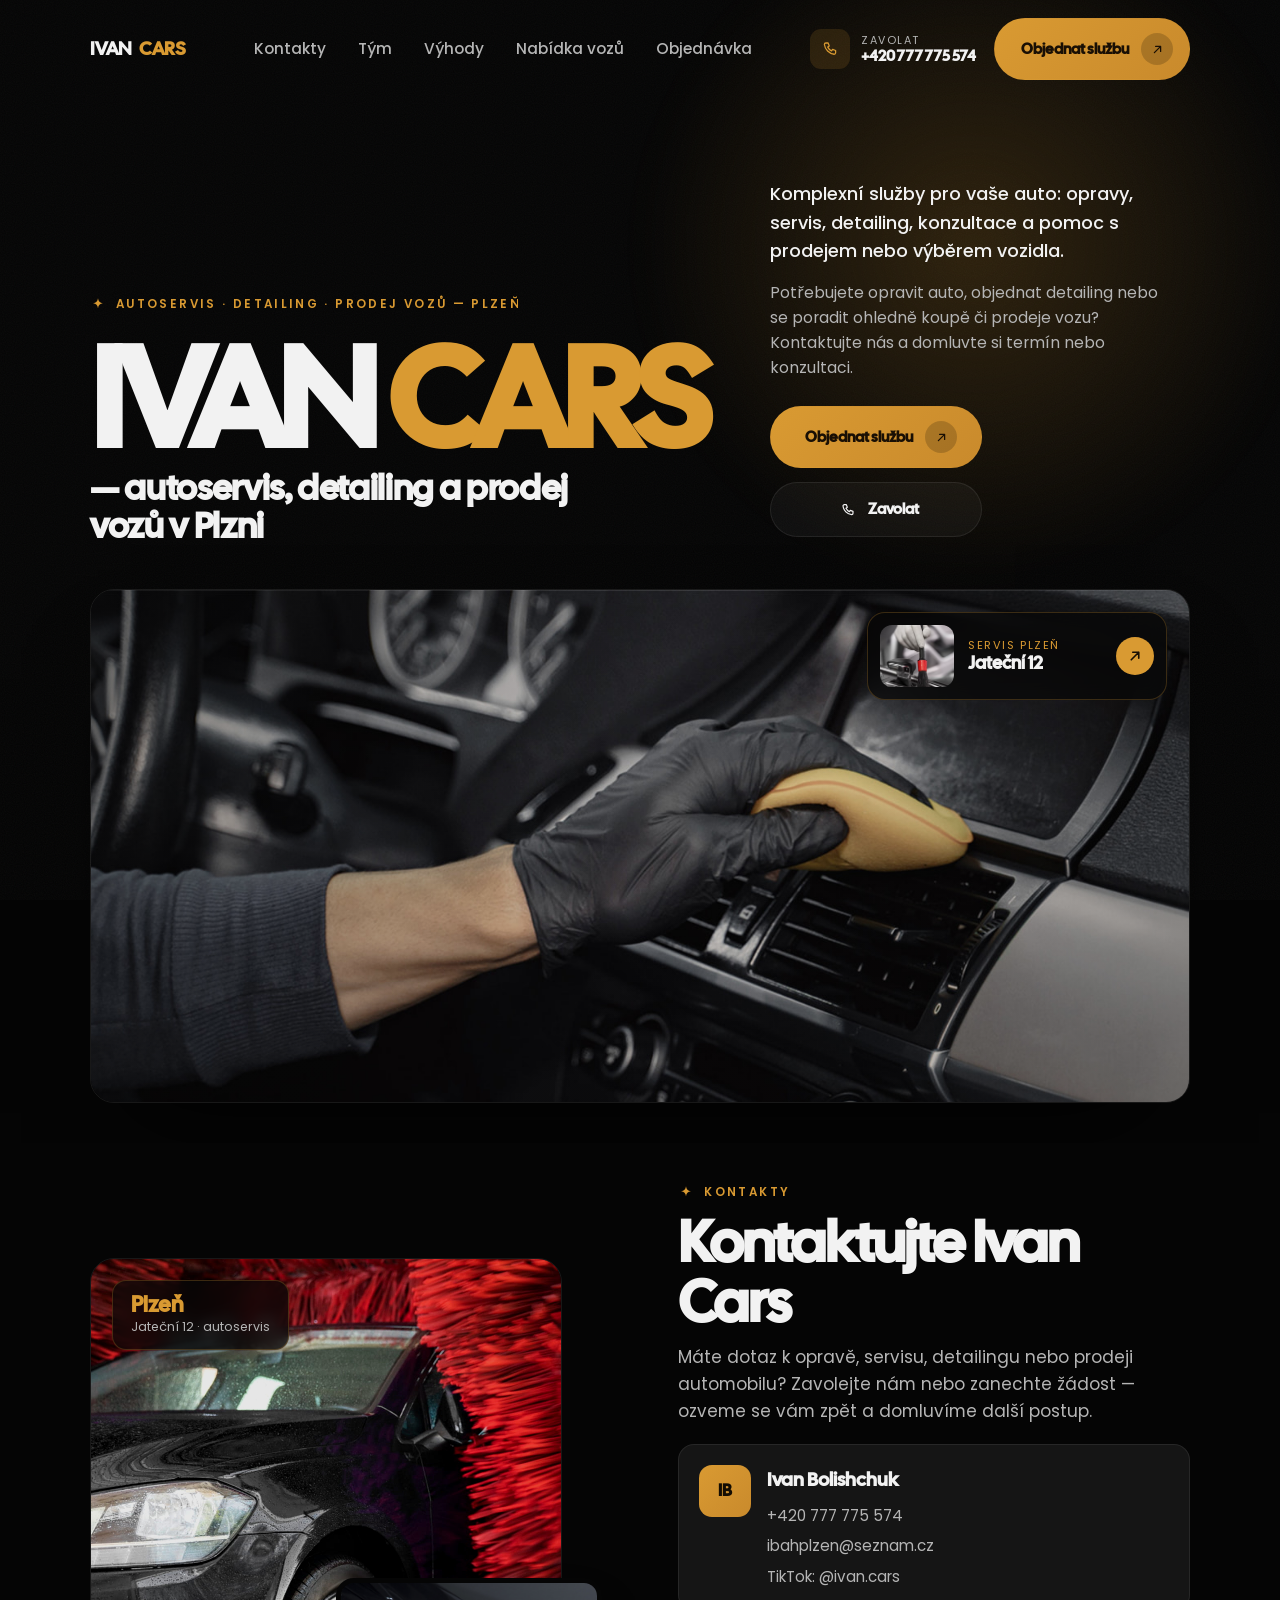
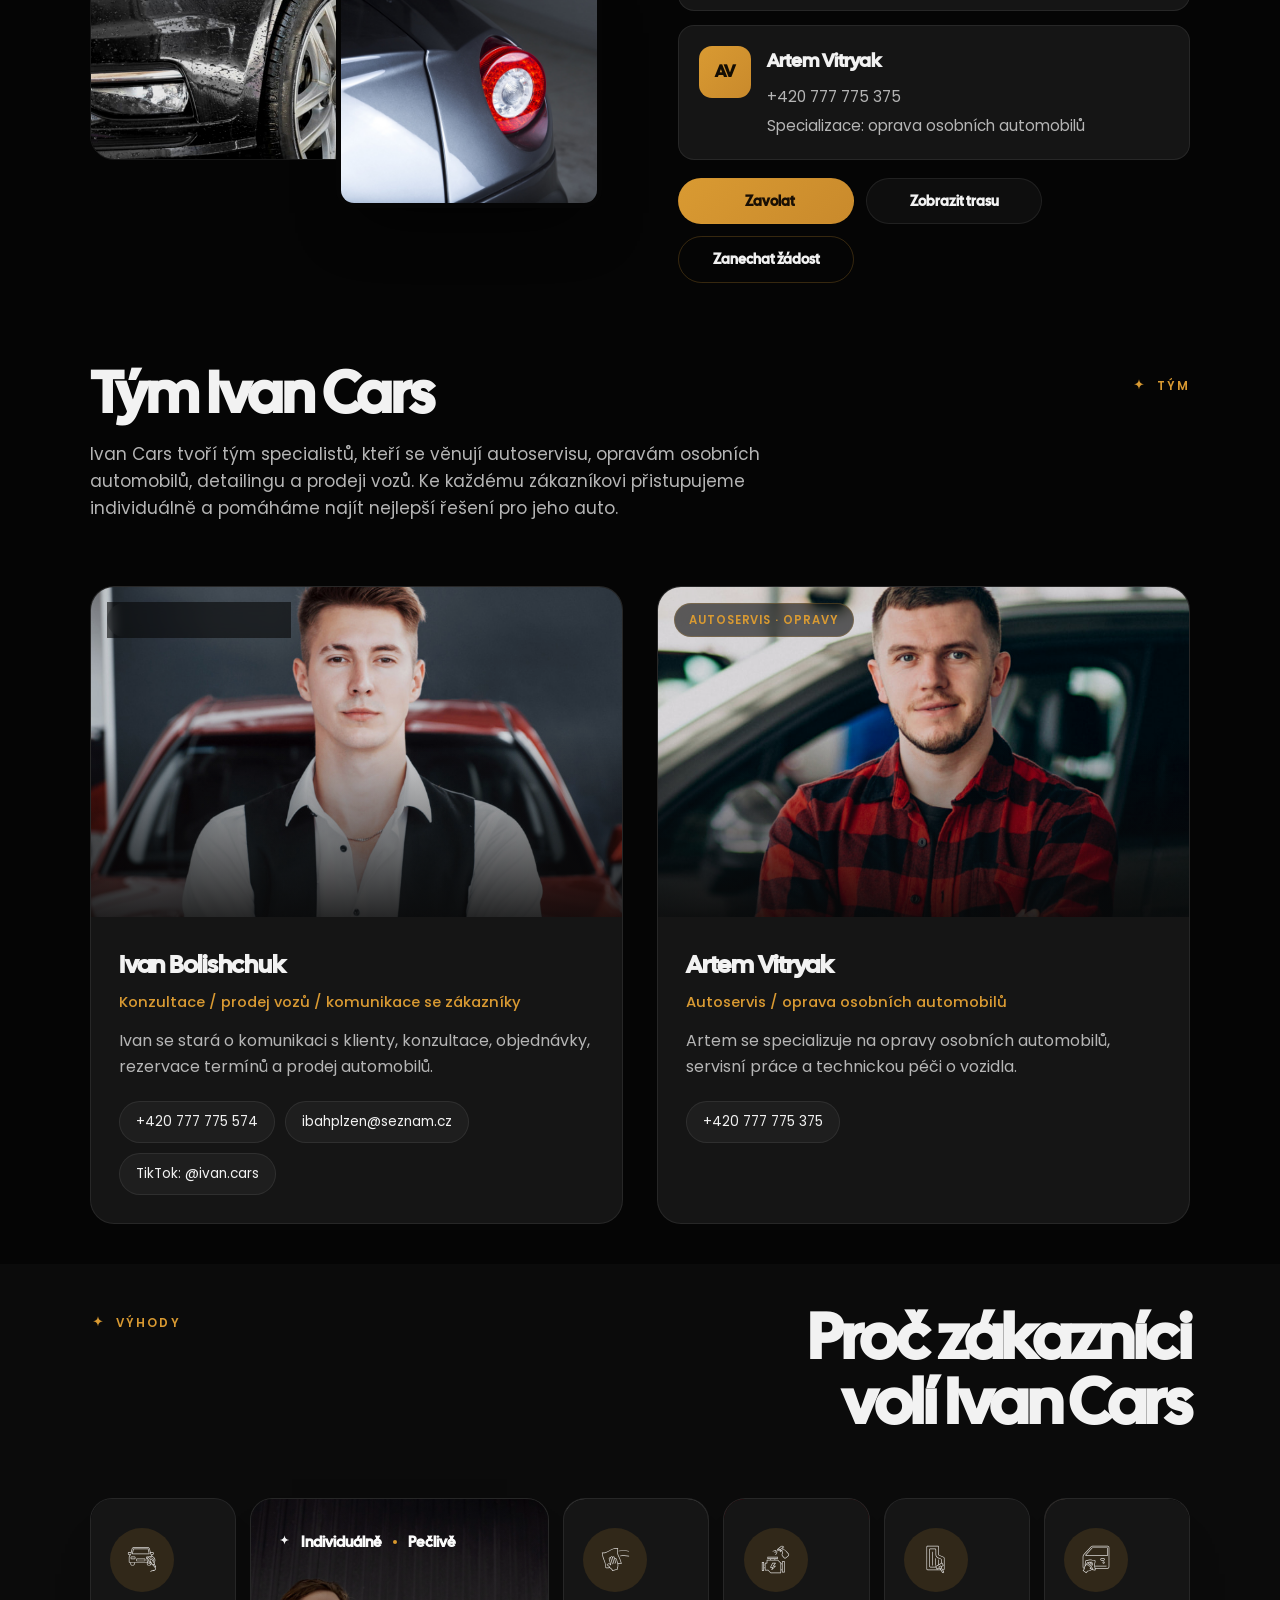
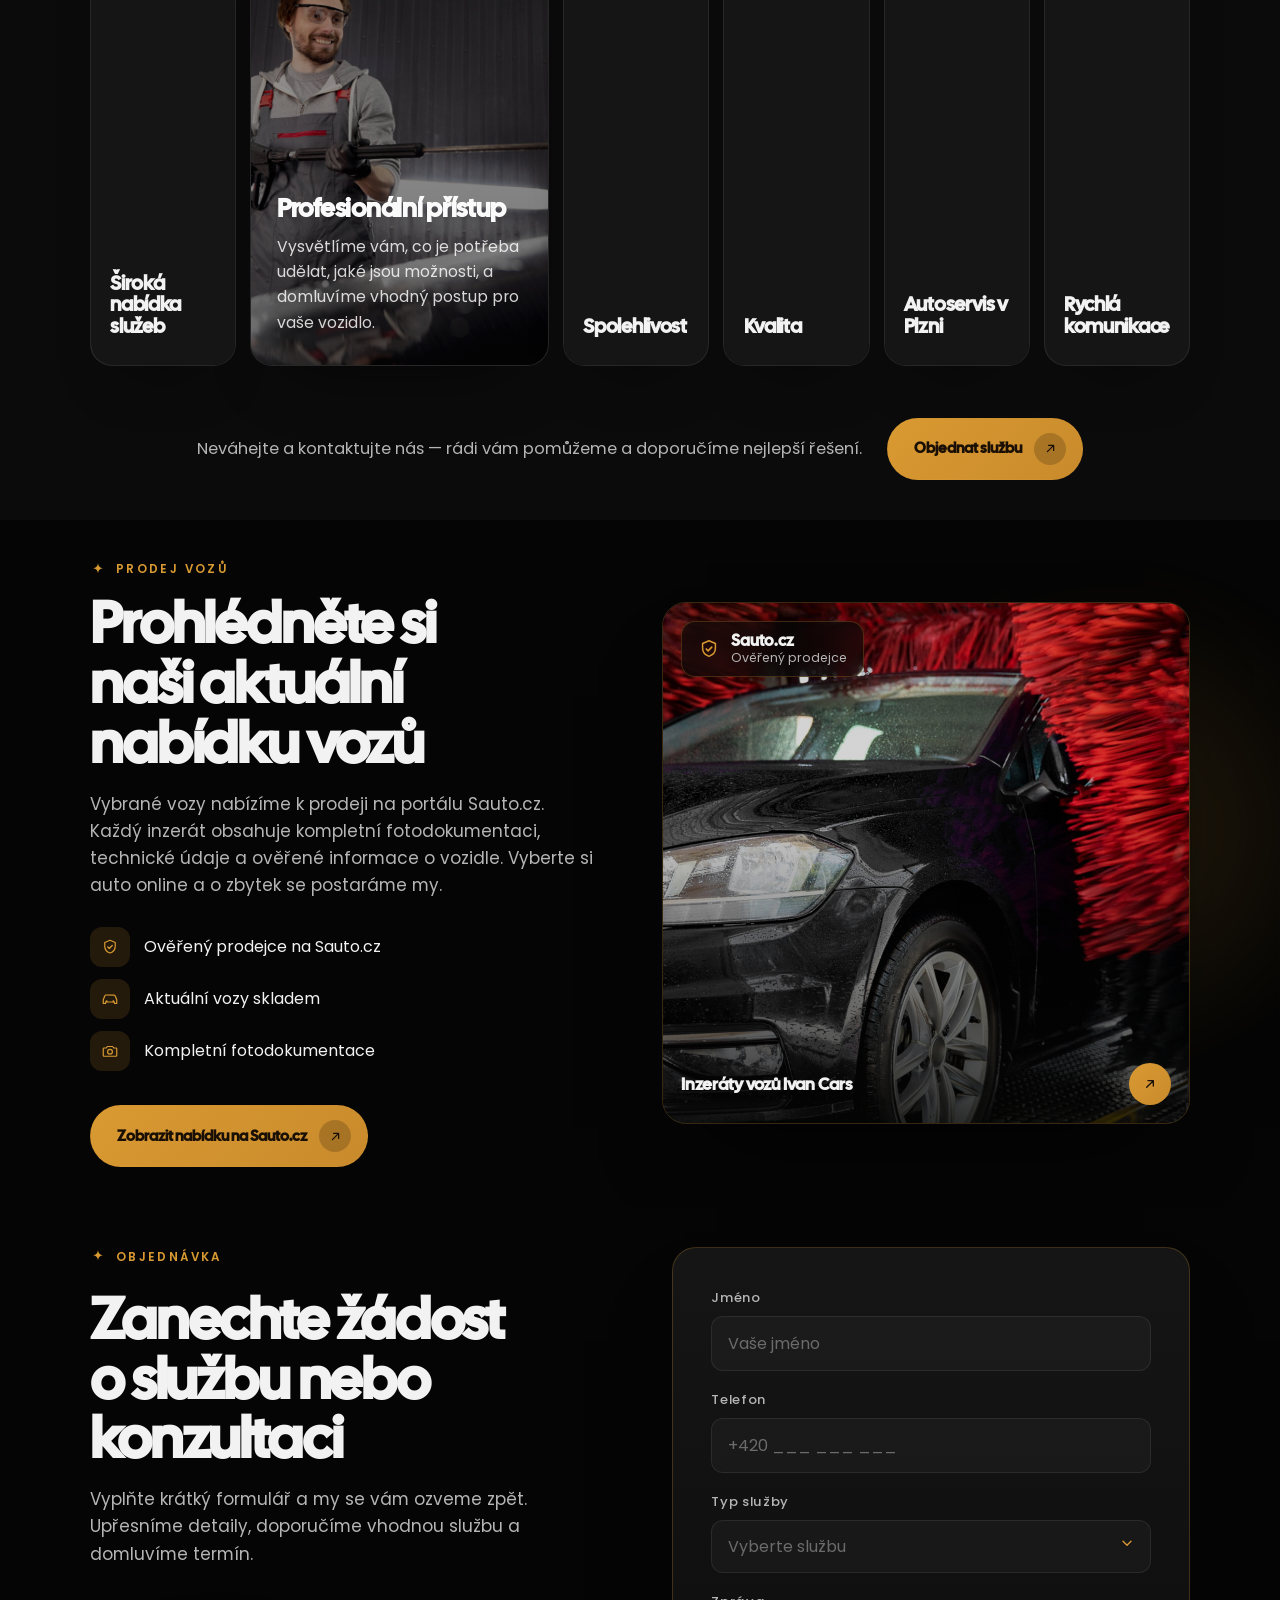
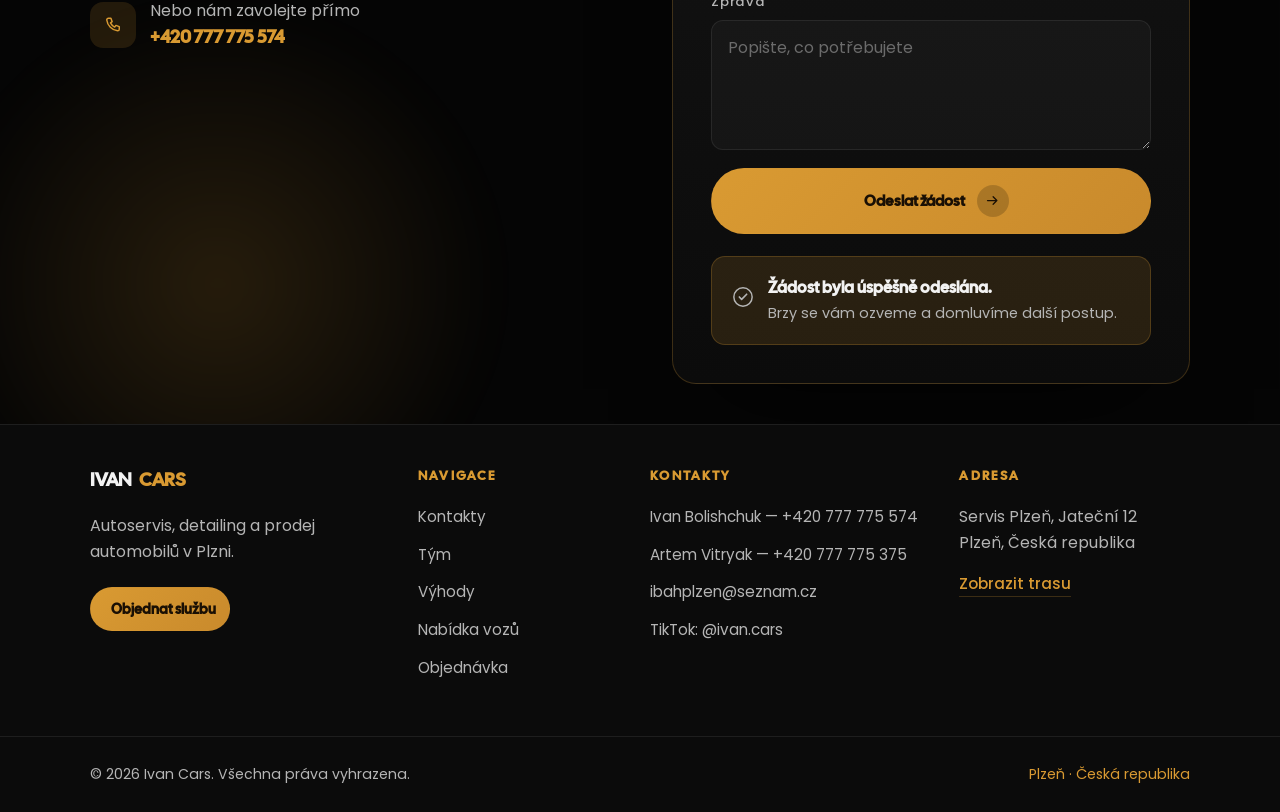
==== commit 1ade094c: "Remove "Profil prodejce" chip from Prodej vozů block Drops the sauto.cz/ivan-cars profile label next" ====
--- a/index.html
+++ b/index.html
@@ -407,10 +407,6 @@
           <span>Zobrazit nabídku na Sauto.cz</span>
           <span class="btn__icon" aria-hidden="true"><svg viewBox="0 0 24 24" width="15" height="15"><path d="M7 17 17 7M9 7h8v8" fill="none" stroke="currentColor" stroke-width="2" stroke-linecap="round" stroke-linejoin="round"/></svg></span>
         </a>
-        <a href="https://www.sauto.cz/detail-prodejce/ivan-cars/14030384" target="_blank" rel="noopener" class="nabidka__profile">
-          <span class="nabidka__profile-label">Profil prodejce</span>
-          <span class="nabidka__profile-url">sauto.cz/ivan-cars</span>
-        </a>
       </div>
     </div>
 
--- a/css/styles.css
+++ b/css/styles.css
@@ -468,10 +468,6 @@
 .nabidka__point-ic{display:grid;place-items:center;width:40px;height:40px;border-radius:12px;background:var(--gold-soft);color:var(--gold);flex:none}
 
 .nabidka__cta{display:flex;flex-wrap:wrap;align-items:center;gap:18px 26px;margin-top:34px}
-.nabidka__profile{display:flex;flex-direction:column;line-height:1.25}
-.nabidka__profile-label{font-size:.72rem;letter-spacing:.16em;text-transform:uppercase;color:var(--muted)}
-.nabidka__profile-url{font-family:var(--font-display);font-weight:600;color:var(--gold);transition:color .3s var(--ease)}
-.nabidka__profile:hover .nabidka__profile-url{color:var(--light)}
 
 .nabidka__media{position:relative;display:block;border-radius:var(--radius);overflow:hidden;border:1px solid var(--line);box-shadow:0 50px 90px -45px rgba(0,0,0,.85)}
 .nabidka__media img{width:100%;height:clamp(360px,42vw,520px);object-fit:cover;filter:contrast(1.05) brightness(.86);transition:transform 1.1s var(--ease)}
@@ -636,10 +632,23 @@
 
   .team__grid{grid-template-columns:1fr}
 
-  /* ---- nabídka vozů: tighter media + stacked CTA ---- */
+  /* ---- nabídka vozů: image under the heading, then text + points + CTA ---- */
+  .nabidka__grid{display:flex;flex-direction:column;align-items:flex-start;gap:0}
+  .nabidka__content{display:contents}
+  .nabidka .eyebrow{order:1;margin-bottom:8px}
+  .nabidka__title{order:2}
+  .nabidka__media{order:3;margin-top:22px}
+  .nabidka .section__text{order:4;margin-top:22px}
+  .nabidka__points{order:5;margin-top:24px}
+  .nabidka__cta{order:6;margin-top:28px;gap:16px}
+  /* flex-column does not stretch children -> force full width */
+  .nabidka__title,
+  .nabidka .section__text,
+  .nabidka__media,
+  .nabidka__points,
+  .nabidka__cta{width:100%}
   .nabidka__media img{height:clamp(240px,60vw,320px)}
   .nabidka__media-foot-txt{font-size:.98rem}
-  .nabidka__cta{margin-top:28px;gap:16px}
 
   /* ---- vyhody: full-width CTA under the cards ---- */
   .vyhody__bottom{flex-direction:column}
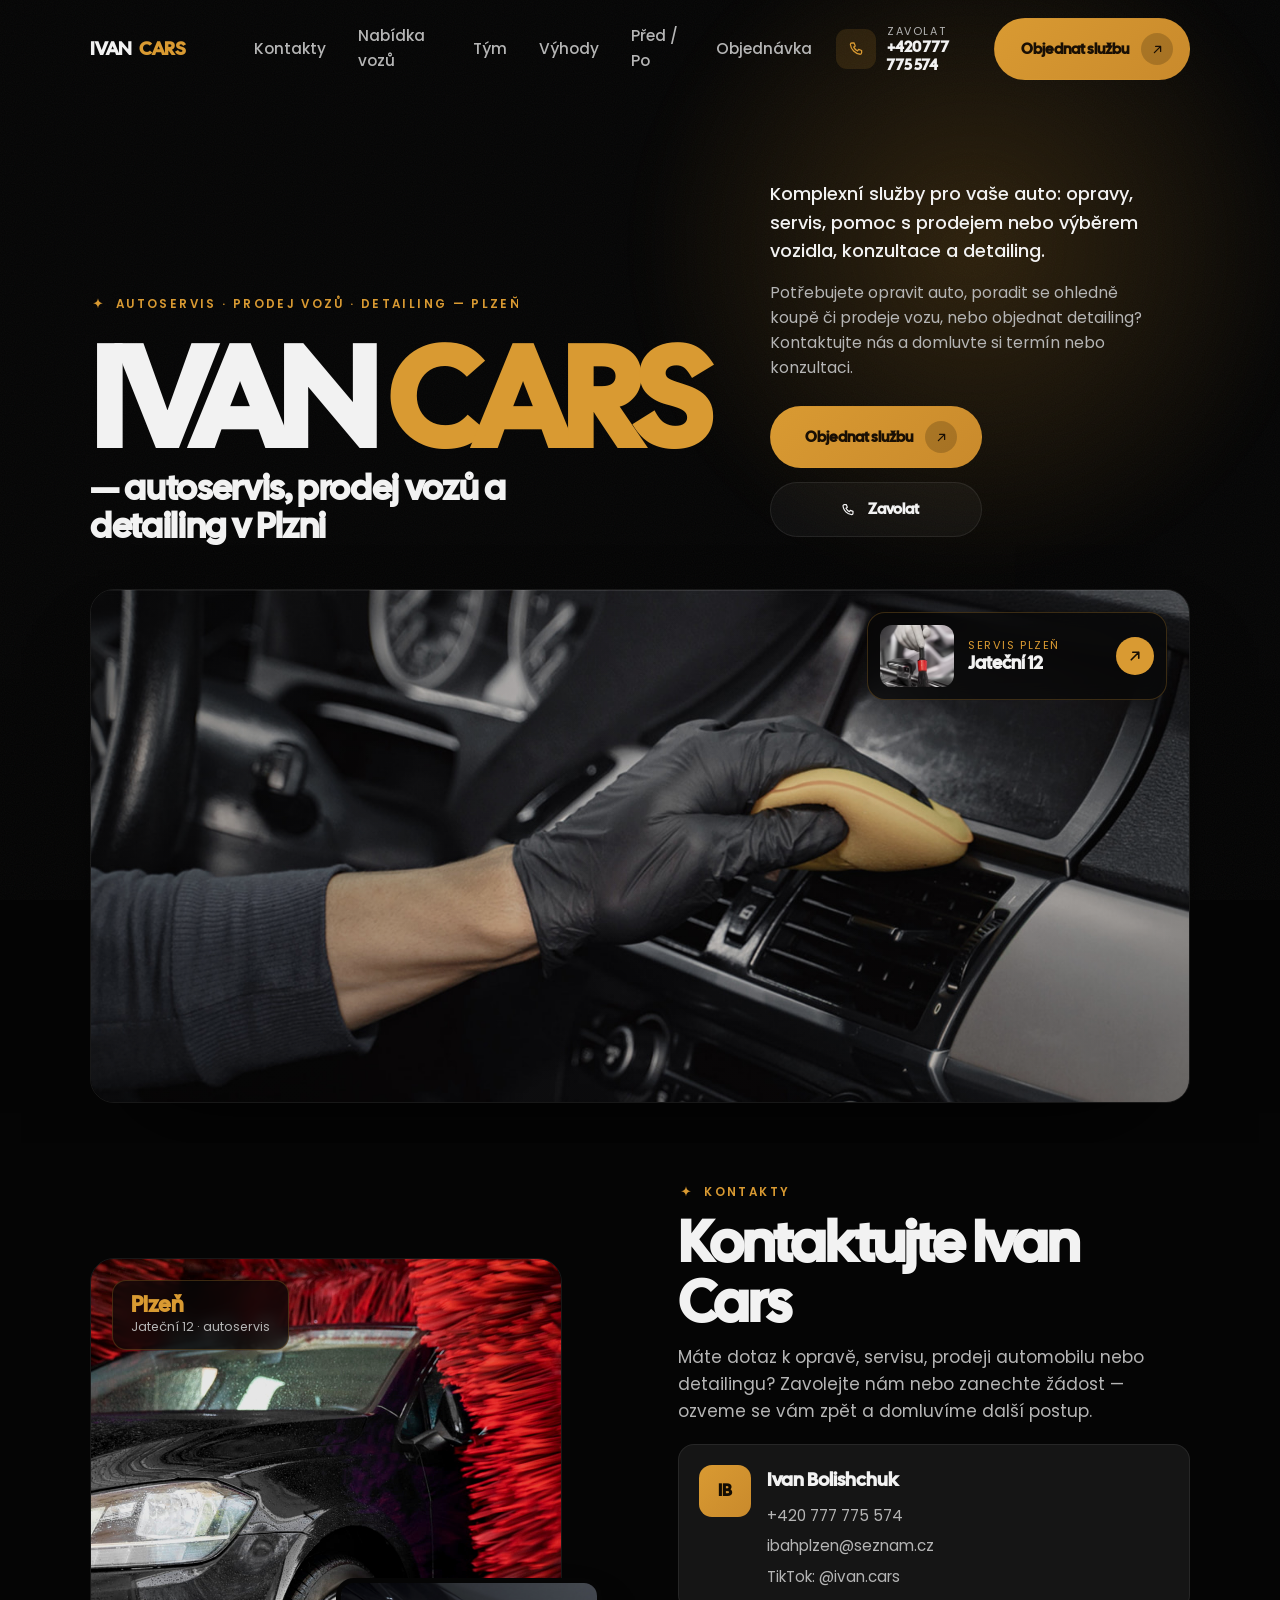
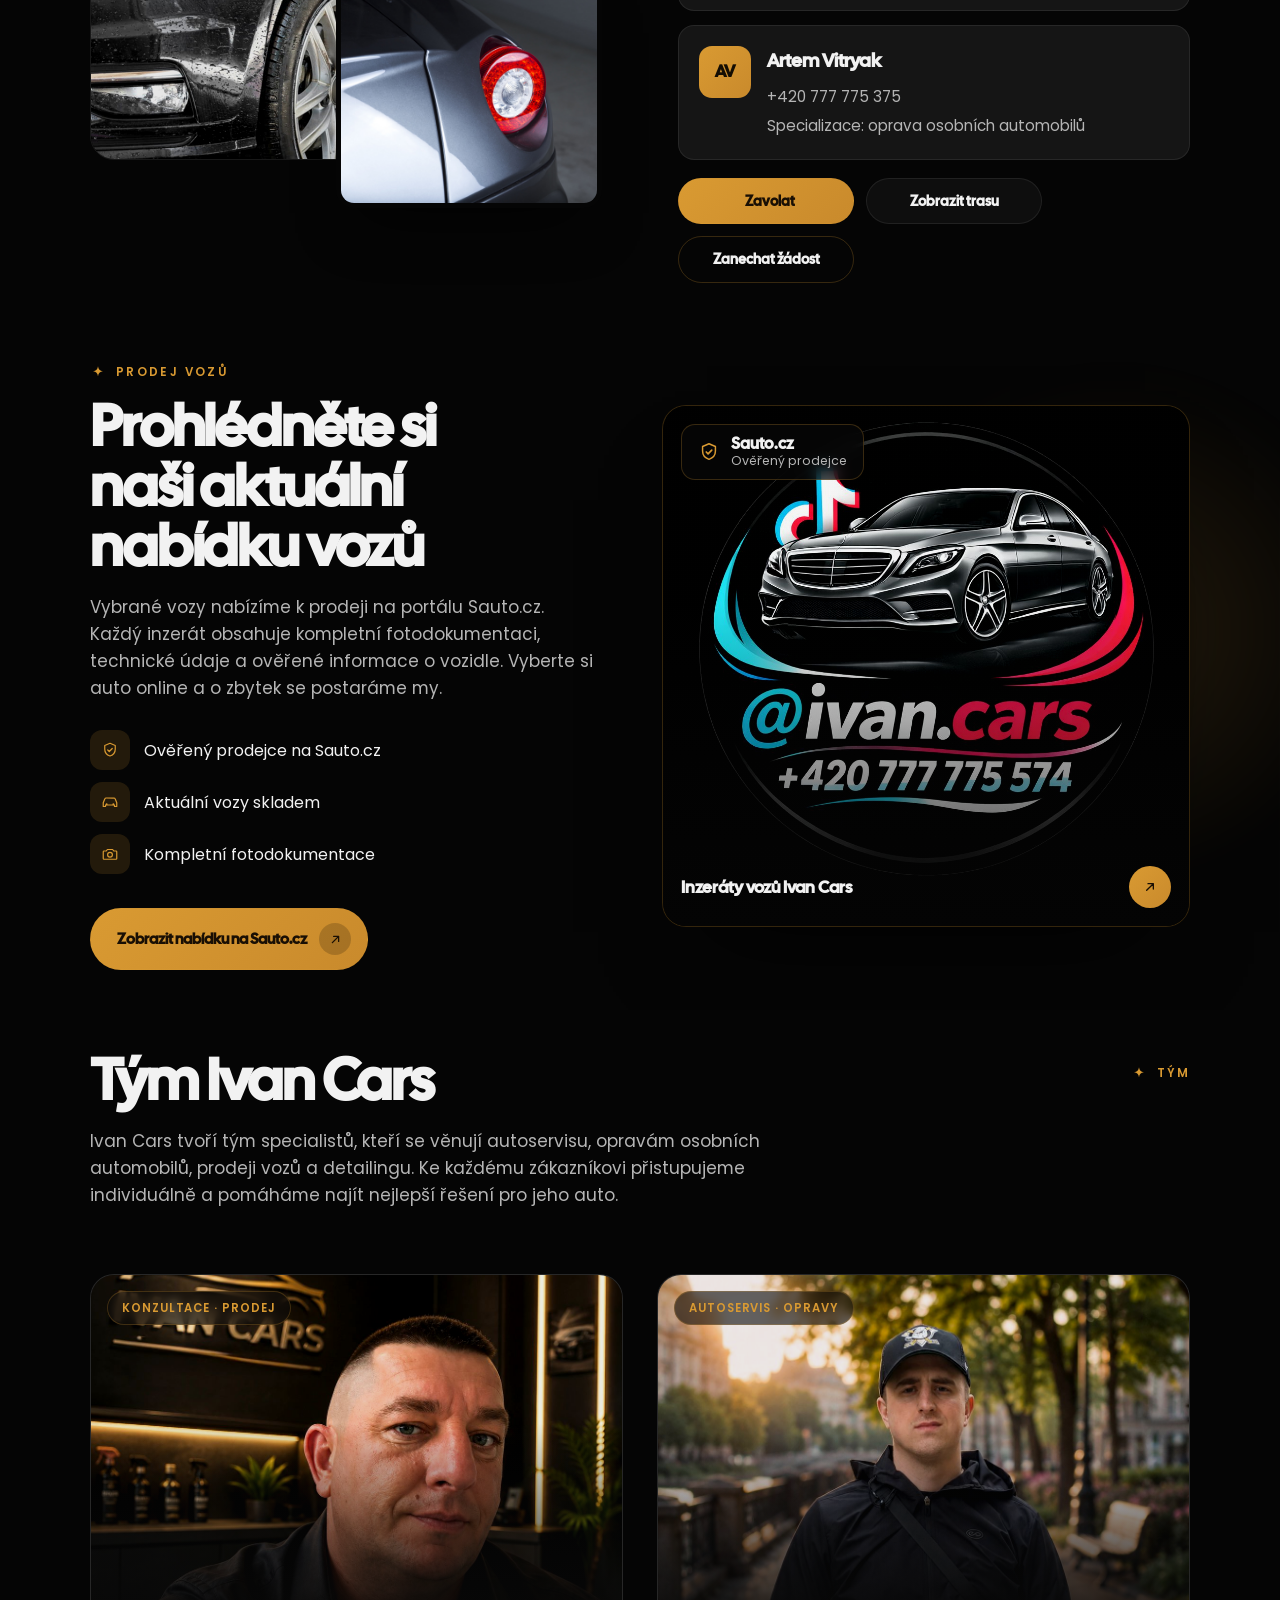
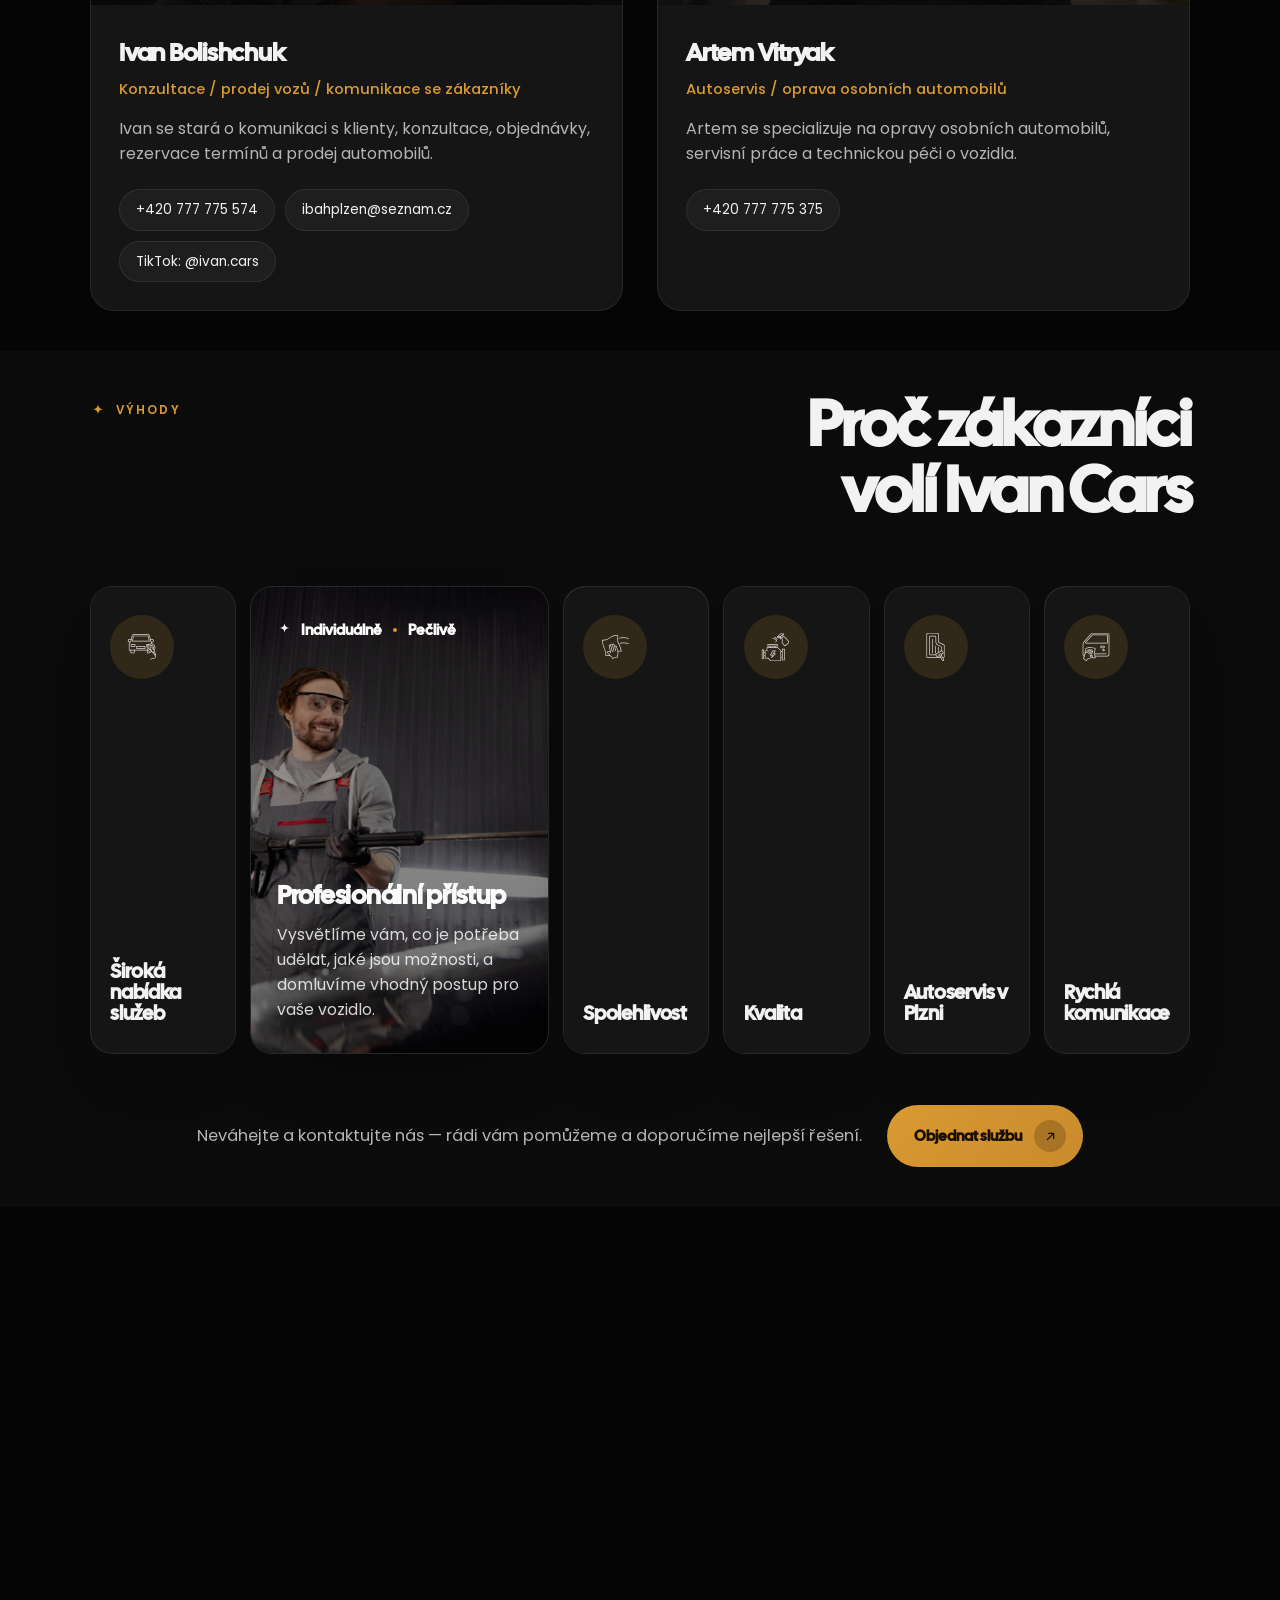
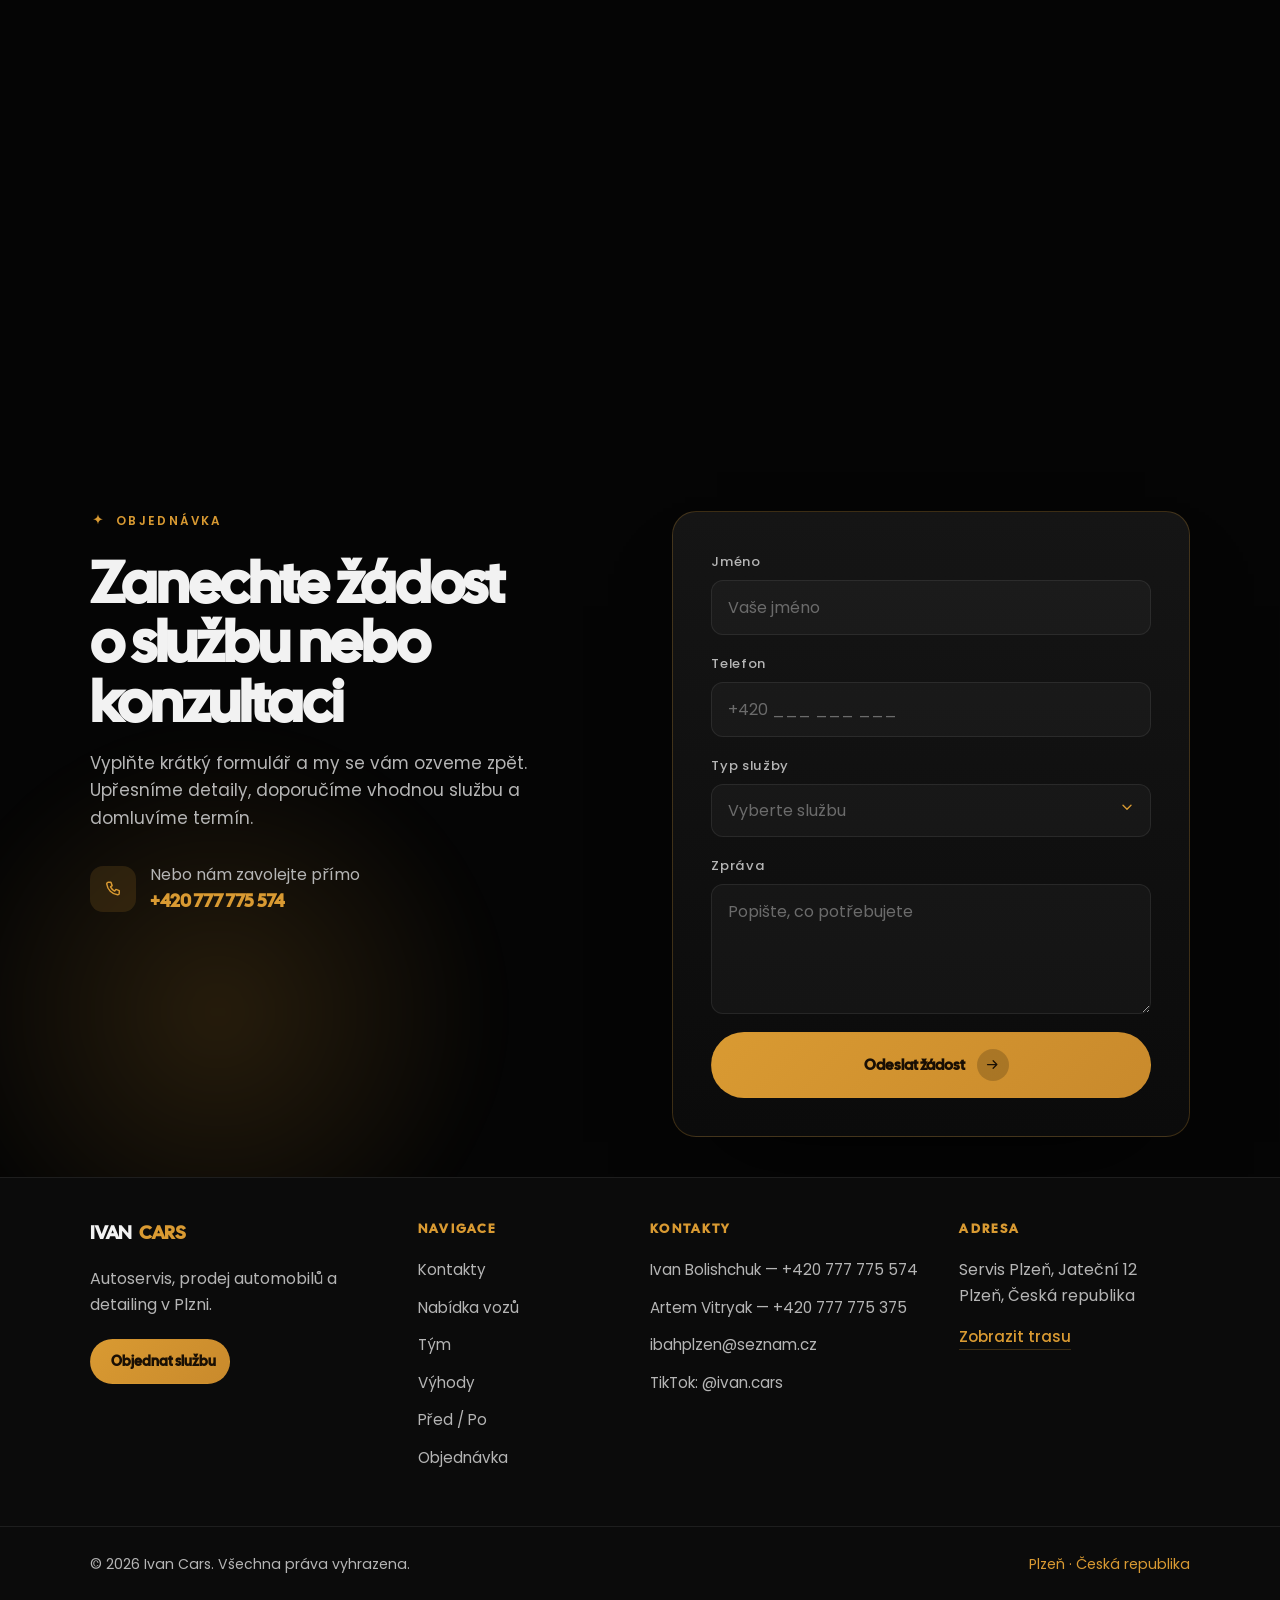
==== commit 4e592067: "Reorder service emphasis, move Prodej vozů up, add Před/Po gallery - Emphasize autoservis + prodej v" ====
--- a/index.html
+++ b/index.html
@@ -3,10 +3,10 @@
 <head>
 <meta charset="utf-8">
 <meta name="viewport" content="width=device-width, initial-scale=1">
-<title>Ivan Cars — Autoservis, detailing a prodej vozů v Plzni</title>
-<meta name="description" content="Ivan Cars v Plzni: autoservis, opravy osobních automobilů, detailing, konzultace a prodej vozidel. Objednejte si službu nebo si domluvte konzultaci.">
-<meta property="og:title" content="Ivan Cars — Autoservis, detailing a prodej vozů v Plzni">
-<meta property="og:description" content="Komplexní péče o vaše auto: opravy, servis, detailing a pomoc s prodejem nebo výběrem vozidla. Jateční 12, Plzeň.">
+<title>Ivan Cars — Autoservis, prodej vozů a detailing v Plzni</title>
+<meta name="description" content="Ivan Cars v Plzni: autoservis, opravy osobních automobilů, prodej vozidel, polepy oken a světlometů, čalounictví a detailing. Objednejte si službu nebo si domluvte konzultaci.">
+<meta property="og:title" content="Ivan Cars — Autoservis, prodej vozů a detailing v Plzni">
+<meta property="og:description" content="Komplexní péče o vaše auto: opravy, servis, pomoc s prodejem nebo výběrem vozidla a detailing. Jateční 12, Plzeň.">
 <meta property="og:type" content="website">
 <link rel="preconnect" href="https://fonts.googleapis.com">
 <link rel="preconnect" href="https://fonts.gstatic.com" crossorigin>
@@ -41,9 +41,10 @@
         <svg viewBox="0 0 24 24" width="22" height="22" aria-hidden="true"><path d="M6 6l12 12M18 6 6 18" fill="none" stroke="currentColor" stroke-width="2" stroke-linecap="round"/></svg>
       </button>
       <a href="#kontakty" class="nav__link">Kontakty</a>
+      <a href="#nabidka" class="nav__link">Nabídka vozů</a>
       <a href="#tym" class="nav__link">Tým</a>
       <a href="#vyhody" class="nav__link">Výhody</a>
-      <a href="#nabidka" class="nav__link">Nabídka vozů</a>
+      <a href="#predpo" class="nav__link">Před / Po</a>
       <a href="#objednavka" class="nav__link">Objednávka</a>
 
       <div class="nav__menu-foot">
@@ -88,17 +89,17 @@
       <div class="hero__headline reveal">
         <span class="eyebrow">
           <svg class="eyebrow__star" viewBox="0 0 24 24" aria-hidden="true"><path d="M12 2c.6 4.7 2.7 6.8 7.4 7.4-4.7.6-6.8 2.7-7.4 7.4-.6-4.7-2.7-6.8-7.4-7.4C9.3 8.8 11.4 6.7 12 2Z" fill="currentColor"/></svg>
-          Autoservis · Detailing · Prodej vozů — Plzeň
+          Autoservis · Prodej vozů · Detailing — Plzeň
         </span>
         <h1 class="hero__title">
           <span class="hero__poster">IVAN <span class="gold">CARS</span></span>
-          <span class="hero__sub">— autoservis, detailing a prodej vozů v&nbsp;Plzni</span>
+          <span class="hero__sub">— autoservis, prodej vozů a detailing v&nbsp;Plzni</span>
         </h1>
       </div>
 
       <div class="hero__intro reveal" data-delay="120">
-        <p class="hero__lead">Komplexní služby pro vaše auto: opravy, servis, detailing, konzultace a pomoc s prodejem nebo výběrem vozidla.</p>
-        <p class="hero__text">Potřebujete opravit auto, objednat detailing nebo se poradit ohledně koupě či prodeje vozu? Kontaktujte nás a domluvte si termín nebo konzultaci.</p>
+        <p class="hero__lead">Komplexní služby pro vaše auto: opravy, servis, pomoc s prodejem nebo výběrem vozidla, konzultace a detailing.</p>
+        <p class="hero__text">Potřebujete opravit auto, poradit se ohledně koupě či prodeje vozu, nebo objednat detailing? Kontaktujte nás a domluvte si termín nebo konzultaci.</p>
         <div class="hero__actions">
           <a href="#objednavka" class="btn btn--gold"><span>Objednat službu</span><span class="btn__icon" aria-hidden="true"><svg viewBox="0 0 24 24" width="15" height="15"><path d="M7 17 17 7M9 7h8v8" fill="none" stroke="currentColor" stroke-width="2" stroke-linecap="round" stroke-linejoin="round"/></svg></span></a>
           <a href="tel:+420777775574" class="btn btn--ghost"><span class="btn__lead-ic" aria-hidden="true"><svg viewBox="0 0 24 24" width="16" height="16"><path d="M6.5 4h3l1.5 4-2 1.5a11 11 0 0 0 5 5l1.5-2 4 1.5v3a2 2 0 0 1-2 2A15 15 0 0 1 4.5 6a2 2 0 0 1 2-2Z" fill="none" stroke="currentColor" stroke-width="1.8" stroke-linejoin="round"/></svg></span><span>Zavolat</span></a>
@@ -144,7 +145,7 @@
         Kontakty
       </span>
       <h2 class="section__title">Kontaktujte Ivan Cars</h2>
-      <p class="section__text">Máte dotaz k opravě, servisu, detailingu nebo prodeji automobilu? Zavolejte nám nebo zanechte žádost — ozveme se vám zpět a domluvíme další postup.</p>
+      <p class="section__text">Máte dotaz k opravě, servisu, prodeji automobilu nebo detailingu? Zavolejte nám nebo zanechte žádost — ozveme se vám zpět a domluvíme další postup.</p>
 
       <div class="kontakty__people">
         <div class="person">
@@ -180,200 +181,7 @@
 </section>
 
 <!-- =========================================================
-     4. TÝM
-========================================================= -->
-<section class="section tym" id="tym">
-  <div class="container">
-    <div class="tym__head reveal">
-      <div class="tym__head-main">
-        <h2 class="section__title">Tým Ivan Cars</h2>
-        <p class="section__text">Ivan Cars tvoří tým specialistů, kteří se věnují autoservisu, opravám osobních automobilů, detailingu a prodeji vozů. Ke každému zákazníkovi přistupujeme individuálně a pomáháme najít nejlepší řešení pro jeho auto.</p>
-      </div>
-      <div class="tym__head-aside">
-        <span class="eyebrow">
-          <svg class="eyebrow__star" viewBox="0 0 24 24" aria-hidden="true"><path d="M12 2c.6 4.7 2.7 6.8 7.4 7.4-4.7.6-6.8 2.7-7.4 7.4-.6-4.7-2.7-6.8-7.4-7.4C9.3 8.8 11.4 6.7 12 2Z" fill="currentColor"/></svg>
-          Tým
-        </span>
-      </div>
-    </div>
-
-    <div class="team__grid">
-      <article class="team-card reveal" data-delay="80">
-        <div class="team-card__media">
-          <img src="assets/Team%20Image%2004.jpg" alt="Konzultace a prodej vozů — Ivan Bolishchuk" loading="lazy">
-          <span class="team-card__tag">Konzultace · Prodej</span>
-        </div>
-        <div class="team-card__body">
-          <h3 class="team-card__name">Ivan Bolishchuk</h3>
-          <span class="team-card__role">Konzultace / prodej vozů / komunikace se zákazníky</span>
-          <p class="team-card__desc">Ivan se stará o komunikaci s klienty, konzultace, objednávky, rezervace termínů a prodej automobilů.</p>
-          <div class="team-card__contacts">
-            <a href="tel:+420777775574" class="chip">+420 777 775 574</a>
-            <a href="mailto:ibahplzen@seznam.cz" class="chip">ibahplzen@seznam.cz</a>
-            <a href="https://www.tiktok.com/@ivan.cars" target="_blank" rel="noopener" class="chip">TikTok: @ivan.cars</a>
-          </div>
-        </div>
-      </article>
-
-      <article class="team-card reveal" data-delay="160">
-        <div class="team-card__media">
-          <img src="assets/Team%20Image%2001.jpg" alt="Autoservis a opravy — Artem Vitryak" loading="lazy">
-          <span class="team-card__tag">Autoservis · Opravy</span>
-        </div>
-        <div class="team-card__body">
-          <h3 class="team-card__name">Artem Vitryak</h3>
-          <span class="team-card__role">Autoservis / oprava osobních automobilů</span>
-          <p class="team-card__desc">Artem se specializuje na opravy osobních automobilů, servisní práce a technickou péči o vozidla.</p>
-          <div class="team-card__contacts">
-            <a href="tel:+420777775375" class="chip">+420 777 775 375</a>
-          </div>
-        </div>
-      </article>
-    </div>
-  </div>
-</section>
-
-<!-- =========================================================
-     5. VÝHODY  (expanding service-card accordion — 1:1 Woshico)
-========================================================= -->
-<section class="section vyhody" id="vyhody">
-  <div class="container">
-    <div class="vyhody__head reveal">
-      <div class="vyhody__head-left">
-        <span class="eyebrow">
-          <svg class="eyebrow__star" viewBox="0 0 24 24" aria-hidden="true"><path d="M12 2c.6 4.7 2.7 6.8 7.4 7.4-4.7.6-6.8 2.7-7.4 7.4-.6-4.7-2.7-6.8-7.4-7.4C9.3 8.8 11.4 6.7 12 2Z" fill="currentColor"/></svg>
-          Výhody
-        </span>
-      </div>
-      <div class="vyhody__head-right">
-        <h2 class="vyhody__title">Proč zákazníci<br>volí Ivan Cars</h2>
-      </div>
-    </div>
-
-    <div class="vyhody-grid reveal" data-delay="120">
-
-      <!-- 01 -->
-      <a href="#objednavka" class="vcard" style="--i:0">
-        <div class="vcard__image" style="background-image:url('assets/SaveWeb2ZIP Website Copier/images/68cd3f265789d87bba0e9747_project-img-05.jpg')">
-          <span class="vcard__tag">
-            <svg viewBox="0 0 24 24" width="15" height="15" aria-hidden="true"><circle cx="12" cy="12" r="9" fill="none" stroke="currentColor" stroke-width="1.6"/><path d="m8 12 2.5 2.5L16 9" fill="none" stroke="currentColor" stroke-width="1.7" stroke-linecap="round" stroke-linejoin="round"/></svg>
-            <span class="vcard__tag-txt">Vše<i class="vcard__dot"></i>na jednom místě</span>
-          </span>
-          <div class="vcard__reveal">
-            <h3 class="vcard__title-light">Široká nabídka služeb</h3>
-            <p class="vcard__desc">Autoservis, opravy, detailing, konzultace, rezervace i prodej automobilů na jednom místě.</p>
-          </div>
-        </div>
-        <div class="vcard__face">
-          <span class="vcard__icon" aria-hidden="true"><img src="assets/SaveWeb2ZIP%20Website%20Copier/images/68d138432645a41e8a1a4827_service-icon-01.svg" alt="" loading="lazy"></span>
-          <h3 class="vcard__title">Široká nabídka služeb</h3>
-        </div>
-      </a>
-
-      <!-- 02 — active -->
-      <a href="#objednavka" class="vcard is-active" style="--i:1">
-        <div class="vcard__image" style="background-image:url('assets/SaveWeb2ZIP Website Copier/images/68cd3ef8e7c652504137893c_project-img-03.jpg')">
-          <span class="vcard__tag">
-            <svg viewBox="0 0 24 24" width="15" height="15" aria-hidden="true"><path d="M12 2c.6 4.7 2.7 6.8 7.4 7.4-4.7.6-6.8 2.7-7.4 7.4-.6-4.7-2.7-6.8-7.4-7.4C9.3 8.8 11.4 6.7 12 2Z" fill="currentColor"/></svg>
-            <span class="vcard__tag-txt">Individuálně<i class="vcard__dot"></i>Pečlivě</span>
-          </span>
-          <div class="vcard__reveal">
-            <h3 class="vcard__title-light">Profesionální přístup</h3>
-            <p class="vcard__desc">Vysvětlíme vám, co je potřeba udělat, jaké jsou možnosti, a domluvíme vhodný postup pro vaše vozidlo.</p>
-          </div>
-        </div>
-        <div class="vcard__face">
-          <span class="vcard__icon" aria-hidden="true"><img src="assets/SaveWeb2ZIP%20Website%20Copier/images/68d1392787e77c05408af8c2_service-icon-02.svg" alt="" loading="lazy"></span>
-          <h3 class="vcard__title">Profesionální přístup</h3>
-        </div>
-      </a>
-
-      <!-- 03 -->
-      <a href="#objednavka" class="vcard" style="--i:2">
-        <div class="vcard__image" style="background-image:url('assets/SaveWeb2ZIP Website Copier/images/68cd3ecf5d9e85733c768325_project-img-01.jpg')">
-          <span class="vcard__tag">
-            <svg viewBox="0 0 24 24" width="15" height="15" aria-hidden="true"><path d="M12 3 5 6v5c0 4.4 3 7.7 7 9 4-1.3 7-4.6 7-9V6l-7-3Z" fill="none" stroke="currentColor" stroke-width="1.6" stroke-linejoin="round"/><path d="m9 12 2 2 4-4" fill="none" stroke="currentColor" stroke-width="1.7" stroke-linecap="round" stroke-linejoin="round"/></svg>
-            <span class="vcard__tag-txt">Detail<i class="vcard__dot"></i>Péče</span>
-          </span>
-          <div class="vcard__reveal">
-            <h3 class="vcard__title-light">Spolehlivost</h3>
-            <p class="vcard__desc">Ke každému vozidlu přistupujeme zodpovědně, pečlivě a s důrazem na detail.</p>
-          </div>
-        </div>
-        <div class="vcard__face">
-          <span class="vcard__icon" aria-hidden="true"><img src="assets/SaveWeb2ZIP%20Website%20Copier/images/68d13abc34e571042ecc9201_service-icon-03.svg" alt="" loading="lazy"></span>
-          <h3 class="vcard__title">Spolehlivost</h3>
-        </div>
-      </a>
-
-      <!-- 04 -->
-      <a href="#objednavka" class="vcard" style="--i:3">
-        <div class="vcard__image" style="background-image:url('assets/SaveWeb2ZIP Website Copier/images/68cd3f34a9f10ca630242ddd_project-img-06.jpg')">
-          <span class="vcard__tag">
-            <svg viewBox="0 0 24 24" width="15" height="15" aria-hidden="true"><path d="m12 3 2.5 5.2L20 9l-4 4 1 5.6L12 16l-5 2.6L8 13 4 9l5.5-.8L12 3Z" fill="none" stroke="currentColor" stroke-width="1.6" stroke-linejoin="round"/></svg>
-            <span class="vcard__tag-txt">Precizně<i class="vcard__dot"></i>Čistě</span>
-          </span>
-          <div class="vcard__reveal">
-            <h3 class="vcard__title-light">Kvalita</h3>
-            <p class="vcard__desc">Dbáme na precizní provedení práce, čistý výsledek a dlouhodobou spokojenost zákazníka.</p>
-          </div>
-        </div>
-        <div class="vcard__face">
-          <span class="vcard__icon" aria-hidden="true"><img src="assets/SaveWeb2ZIP%20Website%20Copier/images/68d13ad982a89161657d4ce0_service-icon-04.svg" alt="" loading="lazy"></span>
-          <h3 class="vcard__title">Kvalita</h3>
-        </div>
-      </a>
-
-      <!-- 05 -->
-      <a href="#objednavka" class="vcard" style="--i:4">
-        <div class="vcard__image" style="background-image:url('assets/SaveWeb2ZIP Website Copier/images/68b8255d2208bf105f05b5d6_home2-slider-img-01.jpg')">
-          <span class="vcard__tag">
-            <svg viewBox="0 0 24 24" width="15" height="15" aria-hidden="true"><path d="M12 22s7-6.4 7-12a7 7 0 1 0-14 0c0 5.6 7 12 7 12Z" fill="none" stroke="currentColor" stroke-width="1.6"/><circle cx="12" cy="10" r="2.4" fill="none" stroke="currentColor" stroke-width="1.6"/></svg>
-            <span class="vcard__tag-txt">Plzeň<i class="vcard__dot"></i>Jateční 12</span>
-          </span>
-          <div class="vcard__reveal">
-            <h3 class="vcard__title-light">Autoservis v Plzni</h3>
-            <p class="vcard__desc">Najdete nás na adrese Jateční 12 v Plzni — zastavte se nebo si domluvte termín.</p>
-          </div>
-        </div>
-        <div class="vcard__face">
-          <span class="vcard__icon" aria-hidden="true"><img src="assets/SaveWeb2ZIP%20Website%20Copier/images/68d13b174cb4d490804c8748_servie-icon-06.svg" alt="" loading="lazy"></span>
-          <h3 class="vcard__title">Autoservis v Plzni</h3>
-        </div>
-      </a>
-
-      <!-- 06 -->
-      <a href="#objednavka" class="vcard" style="--i:5">
-        <div class="vcard__image" style="background-image:url('assets/SaveWeb2ZIP Website Copier/images/68cd3f0965230295ab96f4d4_project-img-04.jpg')">
-          <span class="vcard__tag">
-            <svg viewBox="0 0 24 24" width="15" height="15" aria-hidden="true"><path d="M5 5h14v10H9l-4 4V5Z" fill="none" stroke="currentColor" stroke-width="1.6" stroke-linejoin="round"/><path d="M9 9h6M9 12h4" stroke="currentColor" stroke-width="1.6" stroke-linecap="round"/></svg>
-            <span class="vcard__tag-txt">Rychle<i class="vcard__dot"></i>Zpět</span>
-          </span>
-          <div class="vcard__reveal">
-            <h3 class="vcard__title-light">Rychlá komunikace</h3>
-            <p class="vcard__desc">Zavolejte nám, zanechte žádost nebo si domluvte konzultaci — ozveme se vám zpět.</p>
-          </div>
-        </div>
-        <div class="vcard__face">
-          <span class="vcard__icon" aria-hidden="true"><img src="assets/SaveWeb2ZIP%20Website%20Copier/images/68d13afc7b434668d41a4db7_service-icon-05.svg" alt="" loading="lazy"></span>
-          <h3 class="vcard__title">Rychlá komunikace</h3>
-        </div>
-      </a>
-
-    </div>
-
-    <div class="vyhody__bottom reveal" data-delay="180">
-      <p class="vyhody__bottom-text">Neváhejte a kontaktujte nás — rádi vám pomůžeme a doporučíme nejlepší řešení.</p>
-      <a href="#objednavka" class="btn btn--gold">
-        <span>Objednat službu</span>
-        <span class="btn__icon" aria-hidden="true"><svg viewBox="0 0 24 24" width="15" height="15"><path d="M7 17 17 7M9 7h8v8" fill="none" stroke="currentColor" stroke-width="2" stroke-linecap="round" stroke-linejoin="round"/></svg></span>
-      </a>
-    </div>
-  </div>
-</section>
-
-<!-- =========================================================
-     6. NABÍDKA VOZŮ  (odkaz na profil prodejce Sauto.cz)
+     4. NABÍDKA VOZŮ  (odkaz na profil prodejce Sauto.cz)
 ========================================================= -->
 <section class="section nabidka" id="nabidka">
   <div class="nabidka__glow" aria-hidden="true"></div>
@@ -411,7 +219,7 @@
     </div>
 
     <a href="https://www.sauto.cz/detail-prodejce/ivan-cars/14030384" target="_blank" rel="noopener" class="nabidka__media reveal" data-delay="120" aria-label="Otevřít nabídku vozů Ivan Cars na Sauto.cz">
-      <img src="assets/SaveWeb2ZIP%20Website%20Copier/images/68cd3f34a9f10ca630242ddd_project-img-06.jpg" alt="Vůz z nabídky Ivan Cars" loading="lazy">
+      <img src="assets/IMG_1102.JPG" alt="Ivan Cars — prodej vozů, TikTok @ivan.cars, +420 777 775 574" loading="lazy">
       <span class="nabidka__badge">
         <span class="nabidka__badge-ic" aria-hidden="true"><svg viewBox="0 0 24 24" width="22" height="22"><path d="M12 3 5 6v5c0 4.4 3 7.7 7 9 4-1.3 7-4.6 7-9V6l-7-3Z" fill="none" stroke="currentColor" stroke-width="1.6" stroke-linejoin="round"/><path d="m9 12 2 2 4-4" fill="none" stroke="currentColor" stroke-width="1.8" stroke-linecap="round" stroke-linejoin="round"/></svg></span>
         <span class="nabidka__badge-txt"><strong>Sauto.cz</strong>Ověřený prodejce</span>
@@ -426,7 +234,271 @@
 </section>
 
 <!-- =========================================================
-     7. CTA FORMA
+     5. TÝM
+========================================================= -->
+<section class="section tym" id="tym">
+  <div class="container">
+    <div class="tym__head reveal">
+      <div class="tym__head-main">
+        <h2 class="section__title">Tým Ivan Cars</h2>
+        <p class="section__text">Ivan Cars tvoří tým specialistů, kteří se věnují autoservisu, opravám osobních automobilů, prodeji vozů a detailingu. Ke každému zákazníkovi přistupujeme individuálně a pomáháme najít nejlepší řešení pro jeho auto.</p>
+      </div>
+      <div class="tym__head-aside">
+        <span class="eyebrow">
+          <svg class="eyebrow__star" viewBox="0 0 24 24" aria-hidden="true"><path d="M12 2c.6 4.7 2.7 6.8 7.4 7.4-4.7.6-6.8 2.7-7.4 7.4-.6-4.7-2.7-6.8-7.4-7.4C9.3 8.8 11.4 6.7 12 2Z" fill="currentColor"/></svg>
+          Tým
+        </span>
+      </div>
+    </div>
+
+    <div class="team__grid">
+      <article class="team-card reveal" data-delay="80">
+        <div class="team-card__media">
+          <img src="assets/team/Ivan%20Bolishchuk.jpeg" alt="Ivan Bolishchuk — konzultace a prodej vozů Ivan Cars" loading="lazy" style="object-position:center 32%">
+          <span class="team-card__tag">Konzultace · Prodej</span>
+        </div>
+        <div class="team-card__body">
+          <h3 class="team-card__name">Ivan Bolishchuk</h3>
+          <span class="team-card__role">Konzultace / prodej vozů / komunikace se zákazníky</span>
+          <p class="team-card__desc">Ivan se stará o komunikaci s klienty, konzultace, objednávky, rezervace termínů a prodej automobilů.</p>
+          <div class="team-card__contacts">
+            <a href="tel:+420777775574" class="chip">+420 777 775 574</a>
+            <a href="mailto:ibahplzen@seznam.cz" class="chip">ibahplzen@seznam.cz</a>
+            <a href="https://www.tiktok.com/@ivan.cars" target="_blank" rel="noopener" class="chip">TikTok: @ivan.cars</a>
+          </div>
+        </div>
+      </article>
+
+      <article class="team-card reveal" data-delay="160">
+        <div class="team-card__media">
+          <img src="assets/team/Artem%20Vitryak.jpeg" alt="Artem Vitryak — autoservis a opravy Ivan Cars" loading="lazy" style="object-position:center 30%">
+          <span class="team-card__tag">Autoservis · Opravy</span>
+        </div>
+        <div class="team-card__body">
+          <h3 class="team-card__name">Artem Vitryak</h3>
+          <span class="team-card__role">Autoservis / oprava osobních automobilů</span>
+          <p class="team-card__desc">Artem se specializuje na opravy osobních automobilů, servisní práce a technickou péči o vozidla.</p>
+          <div class="team-card__contacts">
+            <a href="tel:+420777775375" class="chip">+420 777 775 375</a>
+          </div>
+        </div>
+      </article>
+    </div>
+  </div>
+</section>
+
+<!-- =========================================================
+     6. VÝHODY  (expanding service-card accordion — 1:1 Woshico)
+========================================================= -->
+<section class="section vyhody" id="vyhody">
+  <div class="container">
+    <div class="vyhody__head reveal">
+      <div class="vyhody__head-left">
+        <span class="eyebrow">
+          <svg class="eyebrow__star" viewBox="0 0 24 24" aria-hidden="true"><path d="M12 2c.6 4.7 2.7 6.8 7.4 7.4-4.7.6-6.8 2.7-7.4 7.4-.6-4.7-2.7-6.8-7.4-7.4C9.3 8.8 11.4 6.7 12 2Z" fill="currentColor"/></svg>
+          Výhody
+        </span>
+      </div>
+      <div class="vyhody__head-right">
+        <h2 class="vyhody__title">Proč zákazníci<br>volí Ivan Cars</h2>
+      </div>
+    </div>
+
+    <div class="vyhody-grid reveal" data-delay="120">
+
+      <!-- 01 -->
+      <a href="#objednavka" class="vcard" style="--i:0">
+        <div class="vcard__image" style="background-image:url('assets/SaveWeb2ZIP Website Copier/images/68cd3f265789d87bba0e9747_project-img-05.jpg')">
+          <span class="vcard__tag">
+            <svg viewBox="0 0 24 24" width="15" height="15" aria-hidden="true"><circle cx="12" cy="12" r="9" fill="none" stroke="currentColor" stroke-width="1.6"/><path d="m8 12 2.5 2.5L16 9" fill="none" stroke="currentColor" stroke-width="1.7" stroke-linecap="round" stroke-linejoin="round"/></svg>
+            <span class="vcard__tag-txt">Vše<i class="vcard__dot"></i>na jednom místě</span>
+          </span>
+          <div class="vcard__reveal">
+            <h3 class="vcard__title-light">Široká nabídka služeb</h3>
+            <p class="vcard__desc">Autoservis, opravy, prodej automobilů, konzultace, rezervace i detailing na jednom místě.</p>
+          </div>
+        </div>
+        <div class="vcard__face">
+          <span class="vcard__icon" aria-hidden="true"><img src="assets/SaveWeb2ZIP%20Website%20Copier/images/68d138432645a41e8a1a4827_service-icon-01.svg" alt="" loading="lazy"></span>
+          <h3 class="vcard__title">Široká nabídka služeb</h3>
+        </div>
+      </a>
+
+      <!-- 02 — active -->
+      <a href="#objednavka" class="vcard is-active" style="--i:1">
+        <div class="vcard__image" style="background-image:url('assets/SaveWeb2ZIP Website Copier/images/68cd3ef8e7c652504137893c_project-img-03.jpg')">
+          <span class="vcard__tag">
+            <svg viewBox="0 0 24 24" width="15" height="15" aria-hidden="true"><path d="M12 2c.6 4.7 2.7 6.8 7.4 7.4-4.7.6-6.8 2.7-7.4 7.4-.6-4.7-2.7-6.8-7.4-7.4C9.3 8.8 11.4 6.7 12 2Z" fill="currentColor"/></svg>
+            <span class="vcard__tag-txt">Individuálně<i class="vcard__dot"></i>Pečlivě</span>
+          </span>
+          <div class="vcard__reveal">
+            <h3 class="vcard__title-light">Profesionální přístup</h3>
+            <p class="vcard__desc">Vysvětlíme vám, co je potřeba udělat, jaké jsou možnosti, a domluvíme vhodný postup pro vaše vozidlo.</p>
+          </div>
+        </div>
+        <div class="vcard__face">
+          <span class="vcard__icon" aria-hidden="true"><img src="assets/SaveWeb2ZIP%20Website%20Copier/images/68d1392787e77c05408af8c2_service-icon-02.svg" alt="" loading="lazy"></span>
+          <h3 class="vcard__title">Profesionální přístup</h3>
+        </div>
+      </a>
+
+      <!-- 03 -->
+      <a href="#objednavka" class="vcard" style="--i:2">
+        <div class="vcard__image" style="background-image:url('assets/SaveWeb2ZIP Website Copier/images/68cd3ecf5d9e85733c768325_project-img-01.jpg')">
+          <span class="vcard__tag">
+            <svg viewBox="0 0 24 24" width="15" height="15" aria-hidden="true"><path d="M12 3 5 6v5c0 4.4 3 7.7 7 9 4-1.3 7-4.6 7-9V6l-7-3Z" fill="none" stroke="currentColor" stroke-width="1.6" stroke-linejoin="round"/><path d="m9 12 2 2 4-4" fill="none" stroke="currentColor" stroke-width="1.7" stroke-linecap="round" stroke-linejoin="round"/></svg>
+            <span class="vcard__tag-txt">Detail<i class="vcard__dot"></i>Péče</span>
+          </span>
+          <div class="vcard__reveal">
+            <h3 class="vcard__title-light">Spolehlivost</h3>
+            <p class="vcard__desc">Ke každému vozidlu přistupujeme zodpovědně, pečlivě a s důrazem na detail.</p>
+          </div>
+        </div>
+        <div class="vcard__face">
+          <span class="vcard__icon" aria-hidden="true"><img src="assets/SaveWeb2ZIP%20Website%20Copier/images/68d13abc34e571042ecc9201_service-icon-03.svg" alt="" loading="lazy"></span>
+          <h3 class="vcard__title">Spolehlivost</h3>
+        </div>
+      </a>
+
+      <!-- 04 -->
+      <a href="#objednavka" class="vcard" style="--i:3">
+        <div class="vcard__image" style="background-image:url('assets/SaveWeb2ZIP Website Copier/images/68cd3f34a9f10ca630242ddd_project-img-06.jpg')">
+          <span class="vcard__tag">
+            <svg viewBox="0 0 24 24" width="15" height="15" aria-hidden="true"><path d="m12 3 2.5 5.2L20 9l-4 4 1 5.6L12 16l-5 2.6L8 13 4 9l5.5-.8L12 3Z" fill="none" stroke="currentColor" stroke-width="1.6" stroke-linejoin="round"/></svg>
+            <span class="vcard__tag-txt">Precizně<i class="vcard__dot"></i>Čistě</span>
+          </span>
+          <div class="vcard__reveal">
+            <h3 class="vcard__title-light">Kvalita</h3>
+            <p class="vcard__desc">Dbáme na precizní provedení práce, čistý výsledek a dlouhodobou spokojenost zákazníka.</p>
+          </div>
+        </div>
+        <div class="vcard__face">
+          <span class="vcard__icon" aria-hidden="true"><img src="assets/SaveWeb2ZIP%20Website%20Copier/images/68d13ad982a89161657d4ce0_service-icon-04.svg" alt="" loading="lazy"></span>
+          <h3 class="vcard__title">Kvalita</h3>
+        </div>
+      </a>
+
+      <!-- 05 -->
+      <a href="#objednavka" class="vcard" style="--i:4">
+        <div class="vcard__image" style="background-image:url('assets/SaveWeb2ZIP Website Copier/images/68b8255d2208bf105f05b5d6_home2-slider-img-01.jpg')">
+          <span class="vcard__tag">
+            <svg viewBox="0 0 24 24" width="15" height="15" aria-hidden="true"><path d="M12 22s7-6.4 7-12a7 7 0 1 0-14 0c0 5.6 7 12 7 12Z" fill="none" stroke="currentColor" stroke-width="1.6"/><circle cx="12" cy="10" r="2.4" fill="none" stroke="currentColor" stroke-width="1.6"/></svg>
+            <span class="vcard__tag-txt">Plzeň<i class="vcard__dot"></i>Jateční 12</span>
+          </span>
+          <div class="vcard__reveal">
+            <h3 class="vcard__title-light">Autoservis v Plzni</h3>
+            <p class="vcard__desc">Najdete nás na adrese Jateční 12 v Plzni — zastavte se nebo si domluvte termín.</p>
+          </div>
+        </div>
+        <div class="vcard__face">
+          <span class="vcard__icon" aria-hidden="true"><img src="assets/SaveWeb2ZIP%20Website%20Copier/images/68d13b174cb4d490804c8748_servie-icon-06.svg" alt="" loading="lazy"></span>
+          <h3 class="vcard__title">Autoservis v Plzni</h3>
+        </div>
+      </a>
+
+      <!-- 06 -->
+      <a href="#objednavka" class="vcard" style="--i:5">
+        <div class="vcard__image" style="background-image:url('assets/SaveWeb2ZIP Website Copier/images/68cd3f0965230295ab96f4d4_project-img-04.jpg')">
+          <span class="vcard__tag">
+            <svg viewBox="0 0 24 24" width="15" height="15" aria-hidden="true"><path d="M5 5h14v10H9l-4 4V5Z" fill="none" stroke="currentColor" stroke-width="1.6" stroke-linejoin="round"/><path d="M9 9h6M9 12h4" stroke="currentColor" stroke-width="1.6" stroke-linecap="round"/></svg>
+            <span class="vcard__tag-txt">Rychle<i class="vcard__dot"></i>Zpět</span>
+          </span>
+          <div class="vcard__reveal">
+            <h3 class="vcard__title-light">Rychlá komunikace</h3>
+            <p class="vcard__desc">Zavolejte nám, zanechte žádost nebo si domluvte konzultaci — ozveme se vám zpět.</p>
+          </div>
+        </div>
+        <div class="vcard__face">
+          <span class="vcard__icon" aria-hidden="true"><img src="assets/SaveWeb2ZIP%20Website%20Copier/images/68d13afc7b434668d41a4db7_service-icon-05.svg" alt="" loading="lazy"></span>
+          <h3 class="vcard__title">Rychlá komunikace</h3>
+        </div>
+      </a>
+
+    </div>
+
+    <div class="vyhody__bottom reveal" data-delay="180">
+      <p class="vyhody__bottom-text">Neváhejte a kontaktujte nás — rádi vám pomůžeme a doporučíme nejlepší řešení.</p>
+      <a href="#objednavka" class="btn btn--gold">
+        <span>Objednat službu</span>
+        <span class="btn__icon" aria-hidden="true"><svg viewBox="0 0 24 24" width="15" height="15"><path d="M7 17 17 7M9 7h8v8" fill="none" stroke="currentColor" stroke-width="2" stroke-linecap="round" stroke-linejoin="round"/></svg></span>
+      </a>
+    </div>
+  </div>
+</section>
+
+<!-- =========================================================
+     7. PŘED / PO  (galerie výsledků s filtrem podle služby)
+========================================================= -->
+<section class="section predpo" id="predpo">
+  <div class="container">
+    <div class="predpo__head reveal">
+      <span class="eyebrow">
+        <svg class="eyebrow__star" viewBox="0 0 24 24" aria-hidden="true"><path d="M12 2c.6 4.7 2.7 6.8 7.4 7.4-4.7.6-6.8 2.7-7.4 7.4-.6-4.7-2.7-6.8-7.4-7.4C9.3 8.8 11.4 6.7 12 2Z" fill="currentColor"/></svg>
+        Naše práce
+      </span>
+      <h2 class="section__title">Před / Po — výsledky naší práce</h2>
+      <p class="section__text">Podívejte se, jak vypadají auta po naší péči. Fotografie si můžete filtrovat podle typu služby.</p>
+    </div>
+
+    <div class="predpo__filters reveal" data-delay="80" id="predpoFilters" role="group" aria-label="Filtrovat fotografie podle služby">
+      <button type="button" class="filter-chip is-active" data-filter="all" aria-pressed="true">Vše</button>
+      <button type="button" class="filter-chip" data-filter="oprava" aria-pressed="false">Oprava aut</button>
+      <button type="button" class="filter-chip" data-filter="polep" aria-pressed="false">Polep oken a světlometů</button>
+      <button type="button" class="filter-chip" data-filter="detailing" aria-pressed="false">Detailing</button>
+      <button type="button" class="filter-chip" data-filter="calounik" aria-pressed="false">Auto čalouník</button>
+    </div>
+
+    <div class="predpo__grid reveal" data-delay="140" id="predpoGrid">
+
+      <figure class="predpo-card" data-cat="oprava">
+        <div class="predpo-card__media">
+          <img src="assets/ivancars/Oprava%20auta.jpeg" alt="Autoservis Ivan Cars — pneuservis, plnění klimatizace, detailing a tónování autoskel" loading="lazy">
+        </div>
+        <figcaption class="predpo-card__body">
+          <h3 class="predpo-card__title">Oprava a servis vozidel</h3>
+          <span class="predpo-card__cat">Oprava aut</span>
+        </figcaption>
+      </figure>
+
+      <figure class="predpo-card" data-cat="detailing polep">
+        <div class="predpo-card__media">
+          <img src="assets/ivancars/Detailing.jpeg" alt="Ivan Cars — detailing aut a polep okenních folií" loading="lazy">
+        </div>
+        <figcaption class="predpo-card__body">
+          <h3 class="predpo-card__title">Detailing a polep okenních folií</h3>
+          <span class="predpo-card__cat">Detailing · Polep</span>
+        </figcaption>
+      </figure>
+
+      <!-- Šablona karty s dvojicí fotografií „Před / Po" — stačí doplnit
+           vlastní snímky a kategorii (data-cat: oprava | polep | detailing | calounik):
+
+      <figure class="predpo-card predpo-card--pair" data-cat="detailing">
+        <div class="predpo-card__pair">
+          <div class="predpo-card__half">
+            <img src="assets/ivancars/foto-pred.jpg" alt="Stav vozu před detailingem" loading="lazy">
+            <span class="predpo-card__stamp">Před</span>
+          </div>
+          <div class="predpo-card__half">
+            <img src="assets/ivancars/foto-po.jpg" alt="Stav vozu po detailingu" loading="lazy">
+            <span class="predpo-card__stamp predpo-card__stamp--po">Po</span>
+          </div>
+        </div>
+        <figcaption class="predpo-card__body">
+          <h3 class="predpo-card__title">Kompletní detailing interiéru</h3>
+          <span class="predpo-card__cat">Detailing</span>
+        </figcaption>
+      </figure>
+      -->
+
+    </div>
+
+    <p class="predpo__empty" id="predpoEmpty" hidden>Fotografie z této kategorie právě připravujeme. Zastavte se u nás na Jateční 12 v Plzni — rádi vám naši práci ukážeme osobně.</p>
+  </div>
+</section>
+
+<!-- =========================================================
+     8. CTA FORMA
 ========================================================= -->
 <section class="section forma" id="objednavka">
   <div class="forma__glow" aria-hidden="true"></div>
@@ -460,8 +532,10 @@
             <option value="" disabled selected>Vyberte službu</option>
             <option>Autoservis</option>
             <option>Oprava vozidla</option>
+            <option>Prodej auta</option>
+            <option>Polep oken a světlometů</option>
             <option>Detailing</option>
-            <option>Prodej auta</option>
+            <option>Auto čalounictví</option>
             <option>Konzultace</option>
             <option>Rezervace termínu</option>
           </select>
@@ -485,7 +559,7 @@
 </main>
 
 <!-- =========================================================
-     7. FOOTER
+     9. FOOTER
 ========================================================= -->
 <footer class="footer">
   <div class="container footer__grid">
@@ -493,7 +567,7 @@
       <a href="#top" class="brand brand--footer">
         <span class="brand__name">IVAN<span class="brand__gold">CARS</span></span>
       </a>
-      <p class="footer__tag">Autoservis, detailing a prodej automobilů v Plzni.</p>
+      <p class="footer__tag">Autoservis, prodej automobilů a detailing v Plzni.</p>
       <a href="#objednavka" class="btn btn--gold btn--sm">Objednat službu</a>
     </div>
 
@@ -501,9 +575,10 @@
       <h4 class="footer__title">Navigace</h4>
       <ul class="footer__list">
         <li><a href="#kontakty">Kontakty</a></li>
+        <li><a href="#nabidka">Nabídka vozů</a></li>
         <li><a href="#tym">Tým</a></li>
         <li><a href="#vyhody">Výhody</a></li>
-        <li><a href="#nabidka">Nabídka vozů</a></li>
+        <li><a href="#predpo">Před / Po</a></li>
         <li><a href="#objednavka">Objednávka</a></li>
       </ul>
     </div>
--- a/css/styles.css
+++ b/css/styles.css
@@ -469,8 +469,9 @@
 
 .nabidka__cta{display:flex;flex-wrap:wrap;align-items:center;gap:18px 26px;margin-top:34px}
 
-.nabidka__media{position:relative;display:block;border-radius:var(--radius);overflow:hidden;border:1px solid var(--line);box-shadow:0 50px 90px -45px rgba(0,0,0,.85)}
-.nabidka__media img{width:100%;height:clamp(360px,42vw,520px);object-fit:cover;filter:contrast(1.05) brightness(.86);transition:transform 1.1s var(--ease)}
+.nabidka__media{position:relative;display:block;border-radius:var(--radius);overflow:hidden;border:1px solid var(--line);background:#000;box-shadow:0 50px 90px -45px rgba(0,0,0,.85)}
+/* čtvercové logo na černém podkladu — contain, ať se nic neořezává */
+.nabidka__media img{width:100%;height:clamp(360px,42vw,520px);object-fit:contain;filter:contrast(1.03);transition:transform 1.1s var(--ease)}
 .nabidka__media:hover img{transform:scale(1.06)}
 .nabidka__media::after{content:"";position:absolute;inset:0;pointer-events:none;background:linear-gradient(180deg,rgba(5,5,5,.04) 38%,rgba(5,5,5,.8))}
 
@@ -483,6 +484,59 @@
 .nabidka__media-foot-txt{font-family:var(--font-display);font-weight:600;font-size:1.06rem;color:var(--light)}
 .nabidka__media-foot-ic{display:grid;place-items:center;width:42px;height:42px;border-radius:50%;background:linear-gradient(135deg,var(--gold),var(--gold-2));color:#190f04;flex:none;transition:transform .4s var(--ease)}
 .nabidka__media:hover .nabidka__media-foot-ic{transform:translate(3px,-3px)}
+
+/* =========================================================
+   5C. PŘED / PO — galerie výsledků s filtrem podle služby
+========================================================= */
+.predpo__head{max-width:780px;margin-bottom:clamp(26px,3.4vw,42px)}
+
+.predpo__filters{display:flex;flex-wrap:wrap;gap:10px;margin-bottom:clamp(24px,3vw,36px)}
+.filter-chip{
+  font-family:var(--font-display);font-weight:600;font-size:.9rem;color:var(--muted);
+  background:rgba(255,255,255,.04);border:1px solid var(--line-soft);border-radius:999px;
+  padding:11px 20px;cursor:pointer;
+  transition:color .3s var(--ease),border-color .3s var(--ease),background .3s var(--ease),transform .3s var(--ease);
+}
+.filter-chip:hover{border-color:var(--gold);color:var(--gold)}
+.filter-chip:active{transform:scale(.97)}
+.filter-chip.is-active{background:linear-gradient(135deg,var(--gold),var(--gold-2));border-color:transparent;color:#190f04}
+
+.predpo__grid{display:grid;grid-template-columns:1fr 1fr;gap:clamp(22px,3vw,34px)}
+.predpo-card{
+  border-radius:var(--radius);overflow:hidden;background:var(--graphite);border:1px solid var(--line-soft);
+  transition:transform .45s var(--ease),border-color .45s var(--ease);
+}
+.predpo-card:hover{transform:translateY(-6px);border-color:var(--line)}
+.predpo-card[hidden]{display:none}
+.predpo-card__media{position:relative;overflow:hidden}
+.predpo-card__media img{width:100%;aspect-ratio:3/2;height:auto;object-fit:cover;filter:contrast(1.04) brightness(.96);transition:transform 1s var(--ease)}
+.predpo-card:hover .predpo-card__media img,
+.predpo-card:hover .predpo-card__half img{transform:scale(1.05)}
+
+/* varianta karty se dvojicí snímků Před / Po */
+.predpo-card__pair{display:grid;grid-template-columns:1fr 1fr;gap:1px;background:var(--line-soft)}
+.predpo-card__half{position:relative;overflow:hidden}
+.predpo-card__half img{width:100%;height:100%;aspect-ratio:3/4;object-fit:cover;filter:contrast(1.04) brightness(.96);transition:transform 1s var(--ease)}
+.predpo-card__stamp{
+  position:absolute;left:12px;bottom:12px;z-index:2;
+  font-size:.7rem;font-weight:600;letter-spacing:.12em;text-transform:uppercase;
+  padding:6px 12px;border-radius:999px;background:rgba(8,8,8,.66);backdrop-filter:blur(6px);
+  border:1px solid var(--line-soft);color:var(--light);
+}
+.predpo-card__stamp--po{background:linear-gradient(135deg,var(--gold),var(--gold-2));border-color:transparent;color:#190f04}
+
+.predpo-card__body{display:flex;align-items:center;justify-content:space-between;gap:14px;padding:20px 24px}
+.predpo-card__title{font-family:var(--font-display);font-weight:600;font-size:1.12rem;letter-spacing:-.01em}
+.predpo-card__cat{
+  flex:none;font-size:.72rem;font-weight:600;letter-spacing:.08em;text-transform:uppercase;
+  padding:7px 14px;border-radius:999px;background:var(--gold-soft);border:1px solid var(--line);
+  color:var(--gold);white-space:nowrap;
+}
+
+.predpo__empty{
+  margin-top:clamp(22px,3vw,34px);padding:clamp(24px,3vw,36px);text-align:center;
+  border:1px dashed var(--line);border-radius:var(--radius-sm);color:var(--muted);
+}
 
 /* =========================================================
    6. CTA FORMA
@@ -510,6 +564,7 @@
 .select-wrap__ic{position:absolute;right:16px;top:50%;transform:translateY(-50%);color:var(--gold);pointer-events:none}
 
 .forma__success{display:flex;align-items:center;gap:14px;margin-top:4px;padding:18px 20px;border-radius:14px;background:var(--gold-soft);border:1px solid var(--line);color:var(--gold);animation:pop .5s var(--ease)}
+.forma__success[hidden]{display:none}
 .forma__success strong{display:block;color:var(--light);font-family:var(--font-display)}
 .forma__success span{font-size:.9rem;color:var(--muted)}
 .forma__success-ic{flex:none}
@@ -635,20 +690,27 @@
   /* ---- nabídka vozů: image under the heading, then text + points + CTA ---- */
   .nabidka__grid{display:flex;flex-direction:column;align-items:flex-start;gap:0}
   .nabidka__content{display:contents}
-  .nabidka .eyebrow{order:1;margin-bottom:8px}
+  .nabidka .eyebrow{order:1;margin-bottom:6px}
   .nabidka__title{order:2}
-  .nabidka__media{order:3;margin-top:22px}
-  .nabidka .section__text{order:4;margin-top:22px}
-  .nabidka__points{order:5;margin-top:24px}
-  .nabidka__cta{order:6;margin-top:28px;gap:16px}
+  .nabidka__media{order:3;margin-top:18px}
+  .nabidka .section__text{order:4;margin-top:16px}
+  .nabidka__points{order:5;margin-top:20px;gap:10px}
+  .nabidka__cta{order:6;margin-top:24px;gap:12px}
   /* flex-column does not stretch children -> force full width */
   .nabidka__title,
   .nabidka .section__text,
   .nabidka__media,
   .nabidka__points,
   .nabidka__cta{width:100%}
-  .nabidka__media img{height:clamp(240px,60vw,320px)}
+  .nabidka__media img{height:clamp(220px,58vw,300px)}
   .nabidka__media-foot-txt{font-size:.98rem}
+
+  /* ---- před / po: single column, compact chips + card body ---- */
+  .predpo__head{margin-bottom:20px}
+  .predpo__filters{gap:8px;margin-bottom:20px}
+  .filter-chip{padding:10px 16px;font-size:.85rem}
+  .predpo__grid{grid-template-columns:1fr;gap:18px}
+  .predpo-card__body{flex-wrap:wrap;gap:10px;padding:18px 20px}
 
   /* ---- vyhody: full-width CTA under the cards ---- */
   .vyhody__bottom{flex-direction:column}
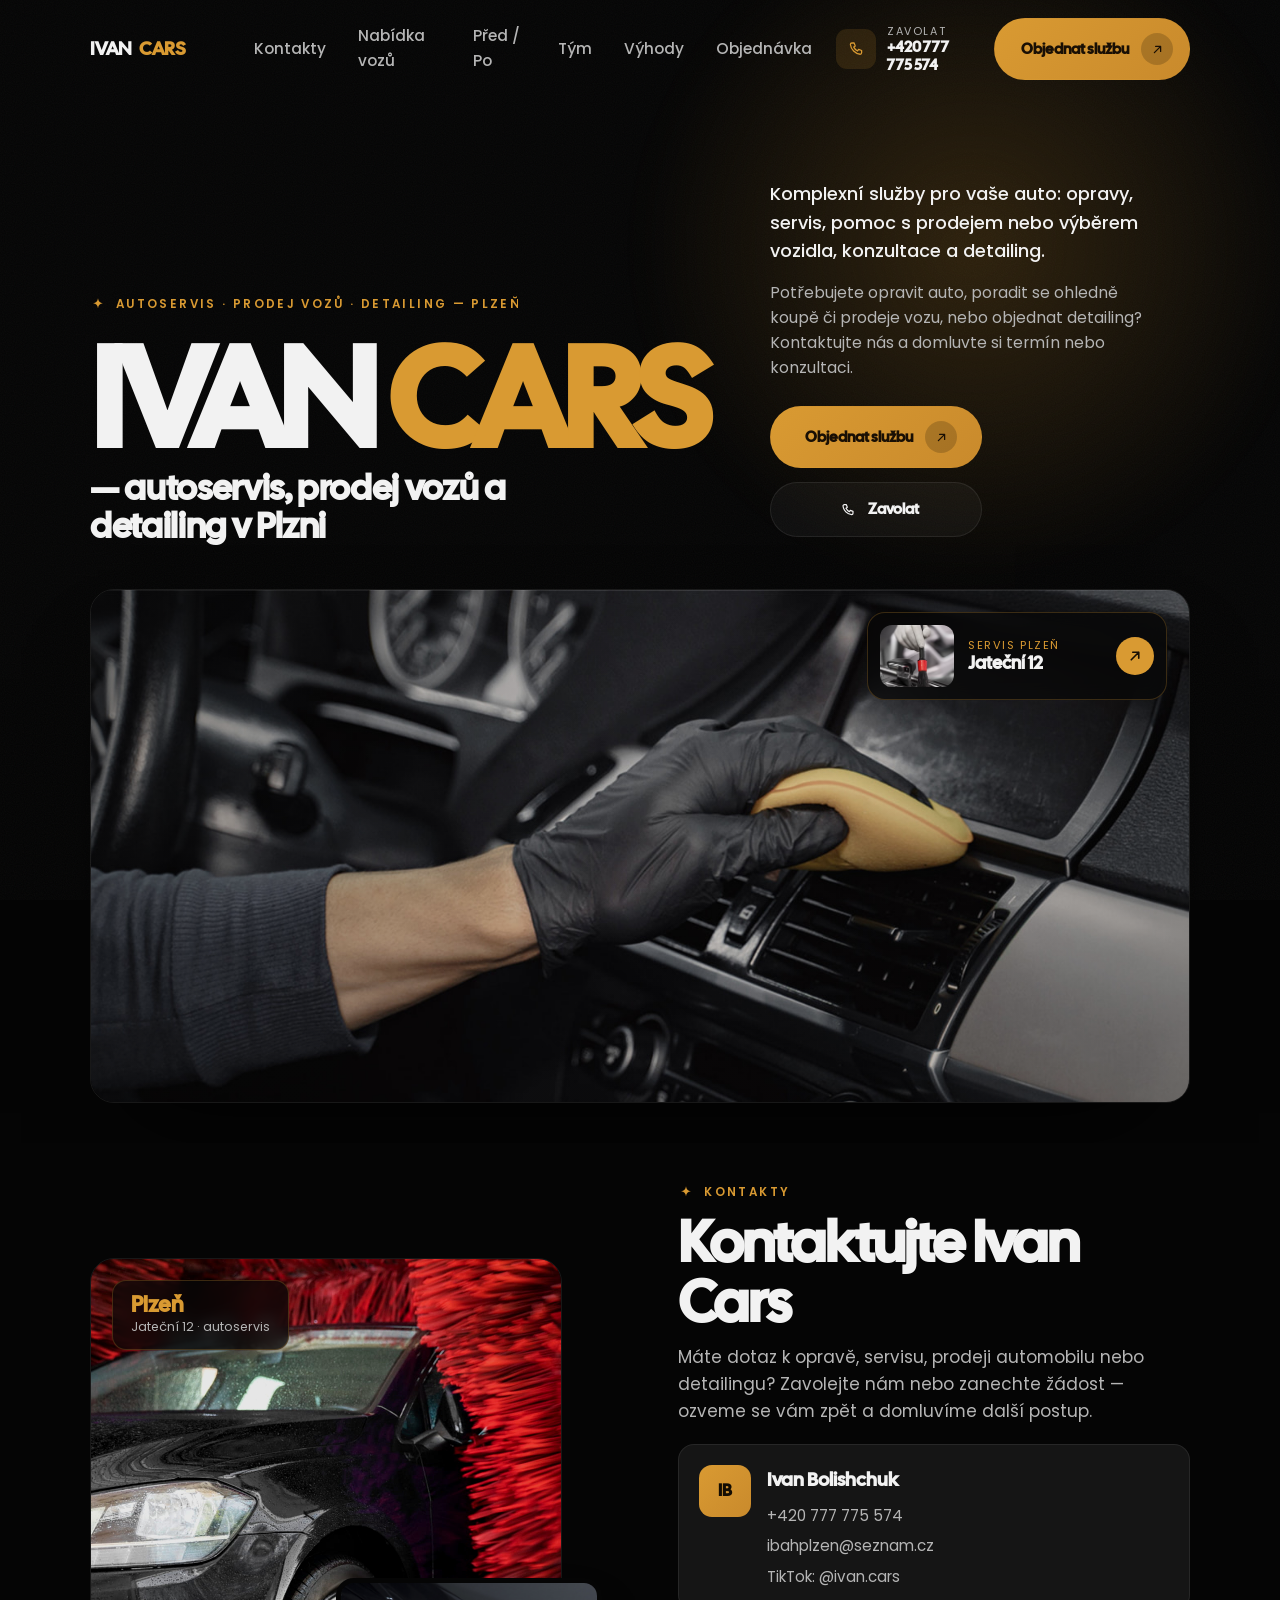
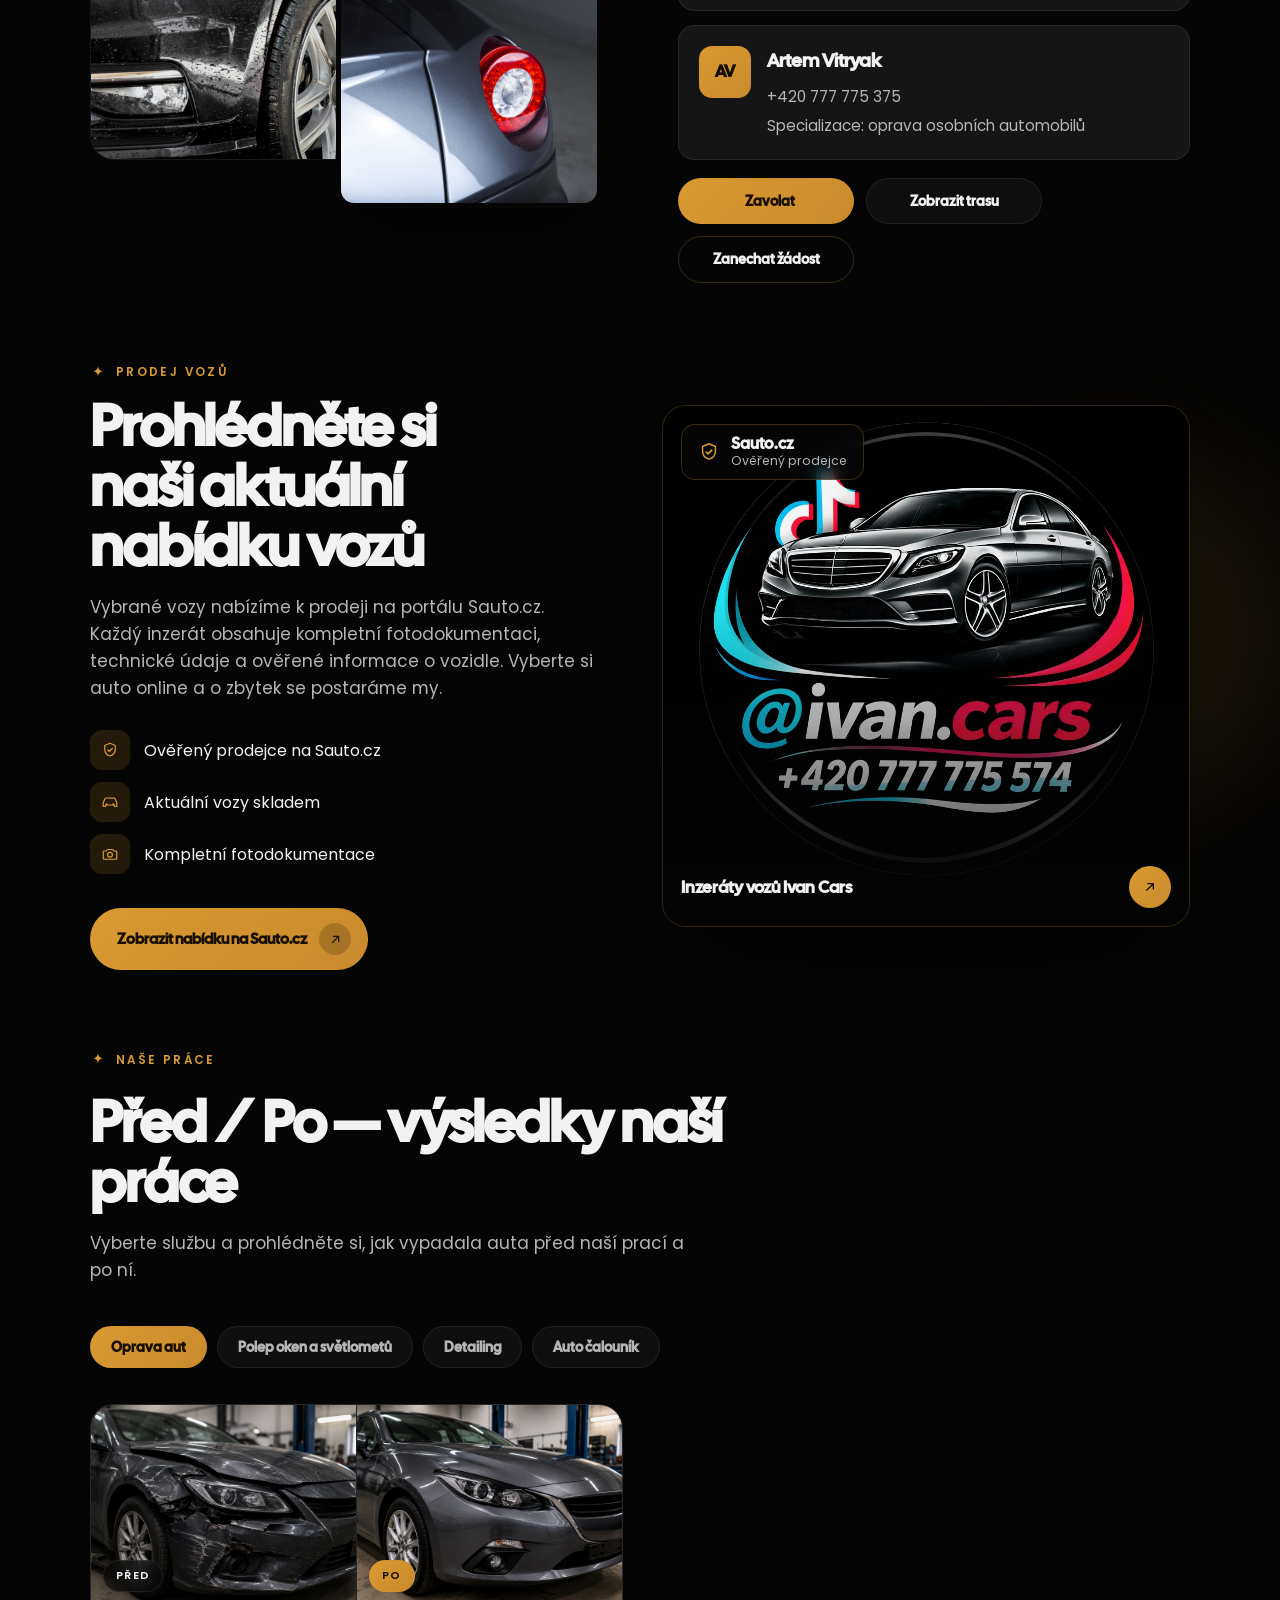
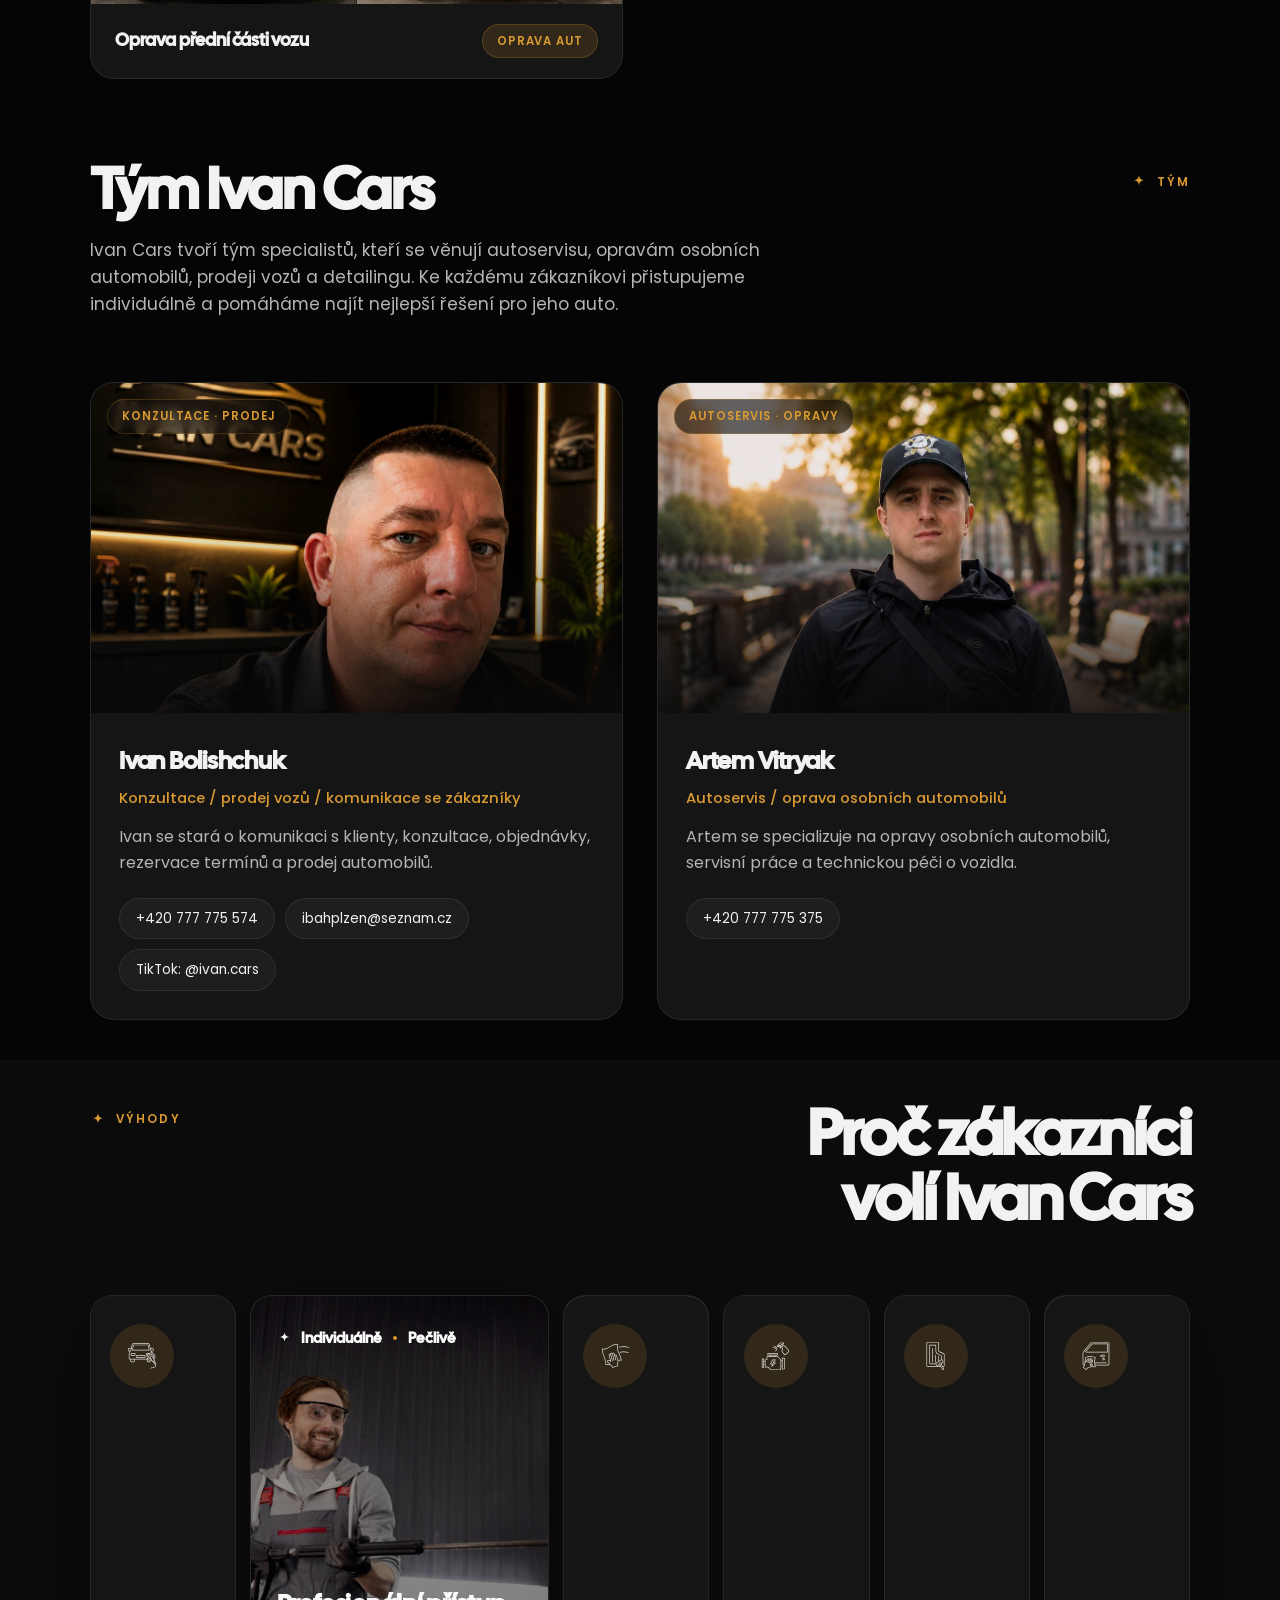
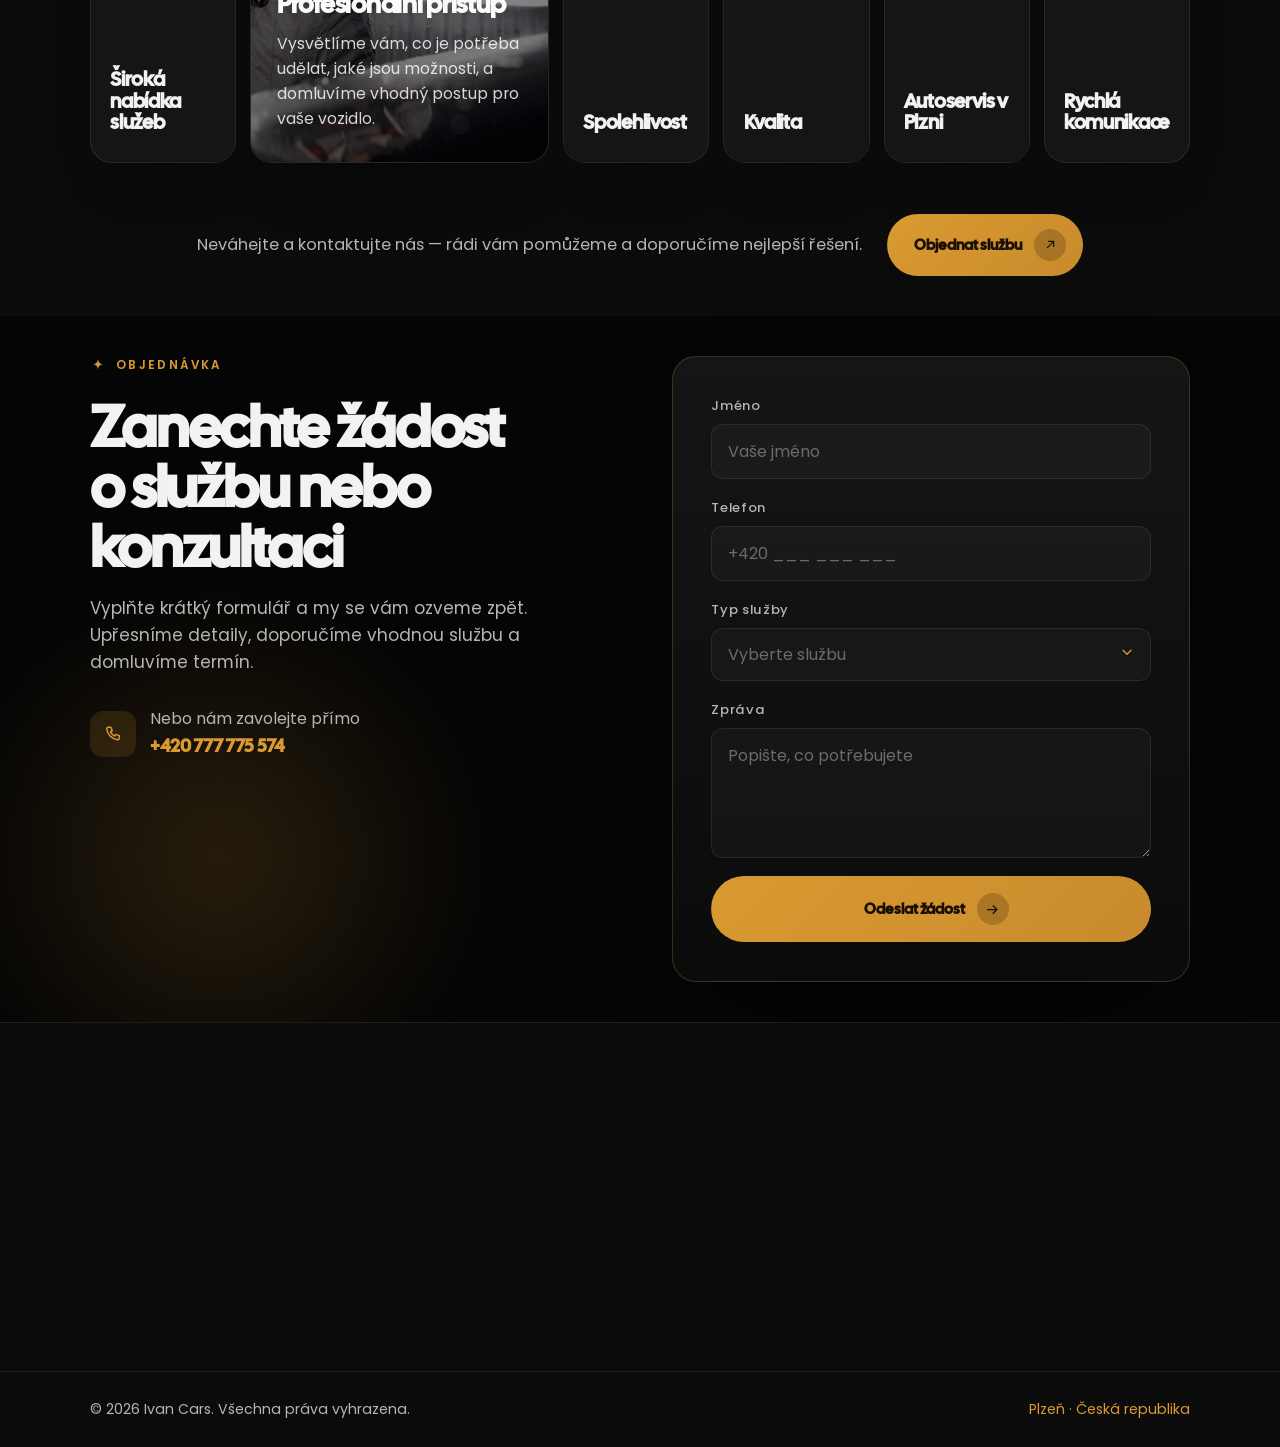
==== commit 8d4e06a2: "Rework Před/Po block into service tabs with real before/after pairs - Replace filter chips with four" ====
--- a/index.html
+++ b/index.html
@@ -42,9 +42,9 @@
       </button>
       <a href="#kontakty" class="nav__link">Kontakty</a>
       <a href="#nabidka" class="nav__link">Nabídka vozů</a>
+      <a href="#predpo" class="nav__link">Před / Po</a>
       <a href="#tym" class="nav__link">Tým</a>
       <a href="#vyhody" class="nav__link">Výhody</a>
-      <a href="#predpo" class="nav__link">Před / Po</a>
       <a href="#objednavka" class="nav__link">Objednávka</a>
 
       <div class="nav__menu-foot">
@@ -234,7 +234,70 @@
 </section>
 
 <!-- =========================================================
-     5. TÝM
+     5. PŘED / PO  (naše práce — taby podle služby)
+========================================================= -->
+<section class="section predpo" id="predpo">
+  <div class="container">
+    <div class="predpo__head reveal">
+      <span class="eyebrow">
+        <svg class="eyebrow__star" viewBox="0 0 24 24" aria-hidden="true"><path d="M12 2c.6 4.7 2.7 6.8 7.4 7.4-4.7.6-6.8 2.7-7.4 7.4-.6-4.7-2.7-6.8-7.4-7.4C9.3 8.8 11.4 6.7 12 2Z" fill="currentColor"/></svg>
+        Naše práce
+      </span>
+      <h2 class="section__title">Před / Po — výsledky naší práce</h2>
+      <p class="section__text">Vyberte službu a prohlédněte si, jak vypadala auta před naší prací a po ní.</p>
+    </div>
+
+    <div class="predpo__filters reveal" data-delay="80" id="predpoFilters" role="group" aria-label="Vybrat službu">
+      <button type="button" class="filter-chip is-active" data-filter="oprava" aria-pressed="true">Oprava aut</button>
+      <button type="button" class="filter-chip" data-filter="polep" aria-pressed="false">Polep oken a světlometů</button>
+      <button type="button" class="filter-chip" data-filter="detailing" aria-pressed="false">Detailing</button>
+      <button type="button" class="filter-chip" data-filter="calounik" aria-pressed="false">Auto čalouník</button>
+    </div>
+
+    <div class="predpo__grid reveal" data-delay="140" id="predpoGrid">
+
+      <figure class="predpo-card predpo-card--pair" data-cat="oprava">
+        <div class="predpo-card__pair">
+          <div class="predpo-card__half">
+            <img src="assets/do-po/oprava-01-pred.jpg" alt="Poškozená přední část vozu před opravou" loading="lazy">
+            <span class="predpo-card__stamp">Před</span>
+          </div>
+          <div class="predpo-card__half">
+            <img src="assets/do-po/oprava-01-po.jpg" alt="Vůz po opravě přední části v Ivan Cars" loading="lazy">
+            <span class="predpo-card__stamp predpo-card__stamp--po">Po</span>
+          </div>
+        </div>
+        <figcaption class="predpo-card__body">
+          <h3 class="predpo-card__title">Oprava přední části vozu</h3>
+          <span class="predpo-card__cat">Oprava aut</span>
+        </figcaption>
+      </figure>
+
+      <figure class="predpo-card predpo-card--pair" data-cat="polep" hidden>
+        <div class="predpo-card__pair">
+          <div class="predpo-card__half">
+            <img src="assets/do-po/polep-01-pred.jpg" alt="Boční okna vozu před tónováním" loading="lazy">
+            <span class="predpo-card__stamp">Před</span>
+          </div>
+          <div class="predpo-card__half">
+            <img src="assets/do-po/polep-01-po.jpg" alt="Vůz s tónovanými bočními okny po polepu" loading="lazy">
+            <span class="predpo-card__stamp predpo-card__stamp--po">Po</span>
+          </div>
+        </div>
+        <figcaption class="predpo-card__body">
+          <h3 class="predpo-card__title">Tónování bočních oken</h3>
+          <span class="predpo-card__cat">Polep oken</span>
+        </figcaption>
+      </figure>
+
+    </div>
+
+    <p class="predpo__empty" id="predpoEmpty" hidden>Fotografie z této kategorie právě připravujeme. Zastavte se u nás na Jateční 12 v Plzni — rádi vám naši práci ukážeme osobně.</p>
+  </div>
+</section>
+
+<!-- =========================================================
+     6. TÝM
 ========================================================= -->
 <section class="section tym" id="tym">
   <div class="container">
@@ -288,7 +351,7 @@
 </section>
 
 <!-- =========================================================
-     6. VÝHODY  (expanding service-card accordion — 1:1 Woshico)
+     7. VÝHODY  (expanding service-card accordion — 1:1 Woshico)
 ========================================================= -->
 <section class="section vyhody" id="vyhody">
   <div class="container">
@@ -423,77 +486,6 @@
         <span class="btn__icon" aria-hidden="true"><svg viewBox="0 0 24 24" width="15" height="15"><path d="M7 17 17 7M9 7h8v8" fill="none" stroke="currentColor" stroke-width="2" stroke-linecap="round" stroke-linejoin="round"/></svg></span>
       </a>
     </div>
-  </div>
-</section>
-
-<!-- =========================================================
-     7. PŘED / PO  (galerie výsledků s filtrem podle služby)
-========================================================= -->
-<section class="section predpo" id="predpo">
-  <div class="container">
-    <div class="predpo__head reveal">
-      <span class="eyebrow">
-        <svg class="eyebrow__star" viewBox="0 0 24 24" aria-hidden="true"><path d="M12 2c.6 4.7 2.7 6.8 7.4 7.4-4.7.6-6.8 2.7-7.4 7.4-.6-4.7-2.7-6.8-7.4-7.4C9.3 8.8 11.4 6.7 12 2Z" fill="currentColor"/></svg>
-        Naše práce
-      </span>
-      <h2 class="section__title">Před / Po — výsledky naší práce</h2>
-      <p class="section__text">Podívejte se, jak vypadají auta po naší péči. Fotografie si můžete filtrovat podle typu služby.</p>
-    </div>
-
-    <div class="predpo__filters reveal" data-delay="80" id="predpoFilters" role="group" aria-label="Filtrovat fotografie podle služby">
-      <button type="button" class="filter-chip is-active" data-filter="all" aria-pressed="true">Vše</button>
-      <button type="button" class="filter-chip" data-filter="oprava" aria-pressed="false">Oprava aut</button>
-      <button type="button" class="filter-chip" data-filter="polep" aria-pressed="false">Polep oken a světlometů</button>
-      <button type="button" class="filter-chip" data-filter="detailing" aria-pressed="false">Detailing</button>
-      <button type="button" class="filter-chip" data-filter="calounik" aria-pressed="false">Auto čalouník</button>
-    </div>
-
-    <div class="predpo__grid reveal" data-delay="140" id="predpoGrid">
-
-      <figure class="predpo-card" data-cat="oprava">
-        <div class="predpo-card__media">
-          <img src="assets/ivancars/Oprava%20auta.jpeg" alt="Autoservis Ivan Cars — pneuservis, plnění klimatizace, detailing a tónování autoskel" loading="lazy">
-        </div>
-        <figcaption class="predpo-card__body">
-          <h3 class="predpo-card__title">Oprava a servis vozidel</h3>
-          <span class="predpo-card__cat">Oprava aut</span>
-        </figcaption>
-      </figure>
-
-      <figure class="predpo-card" data-cat="detailing polep">
-        <div class="predpo-card__media">
-          <img src="assets/ivancars/Detailing.jpeg" alt="Ivan Cars — detailing aut a polep okenních folií" loading="lazy">
-        </div>
-        <figcaption class="predpo-card__body">
-          <h3 class="predpo-card__title">Detailing a polep okenních folií</h3>
-          <span class="predpo-card__cat">Detailing · Polep</span>
-        </figcaption>
-      </figure>
-
-      <!-- Šablona karty s dvojicí fotografií „Před / Po" — stačí doplnit
-           vlastní snímky a kategorii (data-cat: oprava | polep | detailing | calounik):
-
-      <figure class="predpo-card predpo-card--pair" data-cat="detailing">
-        <div class="predpo-card__pair">
-          <div class="predpo-card__half">
-            <img src="assets/ivancars/foto-pred.jpg" alt="Stav vozu před detailingem" loading="lazy">
-            <span class="predpo-card__stamp">Před</span>
-          </div>
-          <div class="predpo-card__half">
-            <img src="assets/ivancars/foto-po.jpg" alt="Stav vozu po detailingu" loading="lazy">
-            <span class="predpo-card__stamp predpo-card__stamp--po">Po</span>
-          </div>
-        </div>
-        <figcaption class="predpo-card__body">
-          <h3 class="predpo-card__title">Kompletní detailing interiéru</h3>
-          <span class="predpo-card__cat">Detailing</span>
-        </figcaption>
-      </figure>
-      -->
-
-    </div>
-
-    <p class="predpo__empty" id="predpoEmpty" hidden>Fotografie z této kategorie právě připravujeme. Zastavte se u nás na Jateční 12 v Plzni — rádi vám naši práci ukážeme osobně.</p>
   </div>
 </section>
 
@@ -576,9 +568,9 @@
       <ul class="footer__list">
         <li><a href="#kontakty">Kontakty</a></li>
         <li><a href="#nabidka">Nabídka vozů</a></li>
+        <li><a href="#predpo">Před / Po</a></li>
         <li><a href="#tym">Tým</a></li>
         <li><a href="#vyhody">Výhody</a></li>
-        <li><a href="#predpo">Před / Po</a></li>
         <li><a href="#objednavka">Objednávka</a></li>
       </ul>
     </div>
--- a/css/styles.css
+++ b/css/styles.css
@@ -516,7 +516,7 @@
 /* varianta karty se dvojicí snímků Před / Po */
 .predpo-card__pair{display:grid;grid-template-columns:1fr 1fr;gap:1px;background:var(--line-soft)}
 .predpo-card__half{position:relative;overflow:hidden}
-.predpo-card__half img{width:100%;height:100%;aspect-ratio:3/4;object-fit:cover;filter:contrast(1.04) brightness(.96);transition:transform 1s var(--ease)}
+.predpo-card__half img{width:100%;aspect-ratio:4/3;object-fit:cover;filter:contrast(1.04) brightness(.96);transition:transform 1s var(--ease)}
 .predpo-card__stamp{
   position:absolute;left:12px;bottom:12px;z-index:2;
   font-size:.7rem;font-weight:600;letter-spacing:.12em;text-transform:uppercase;
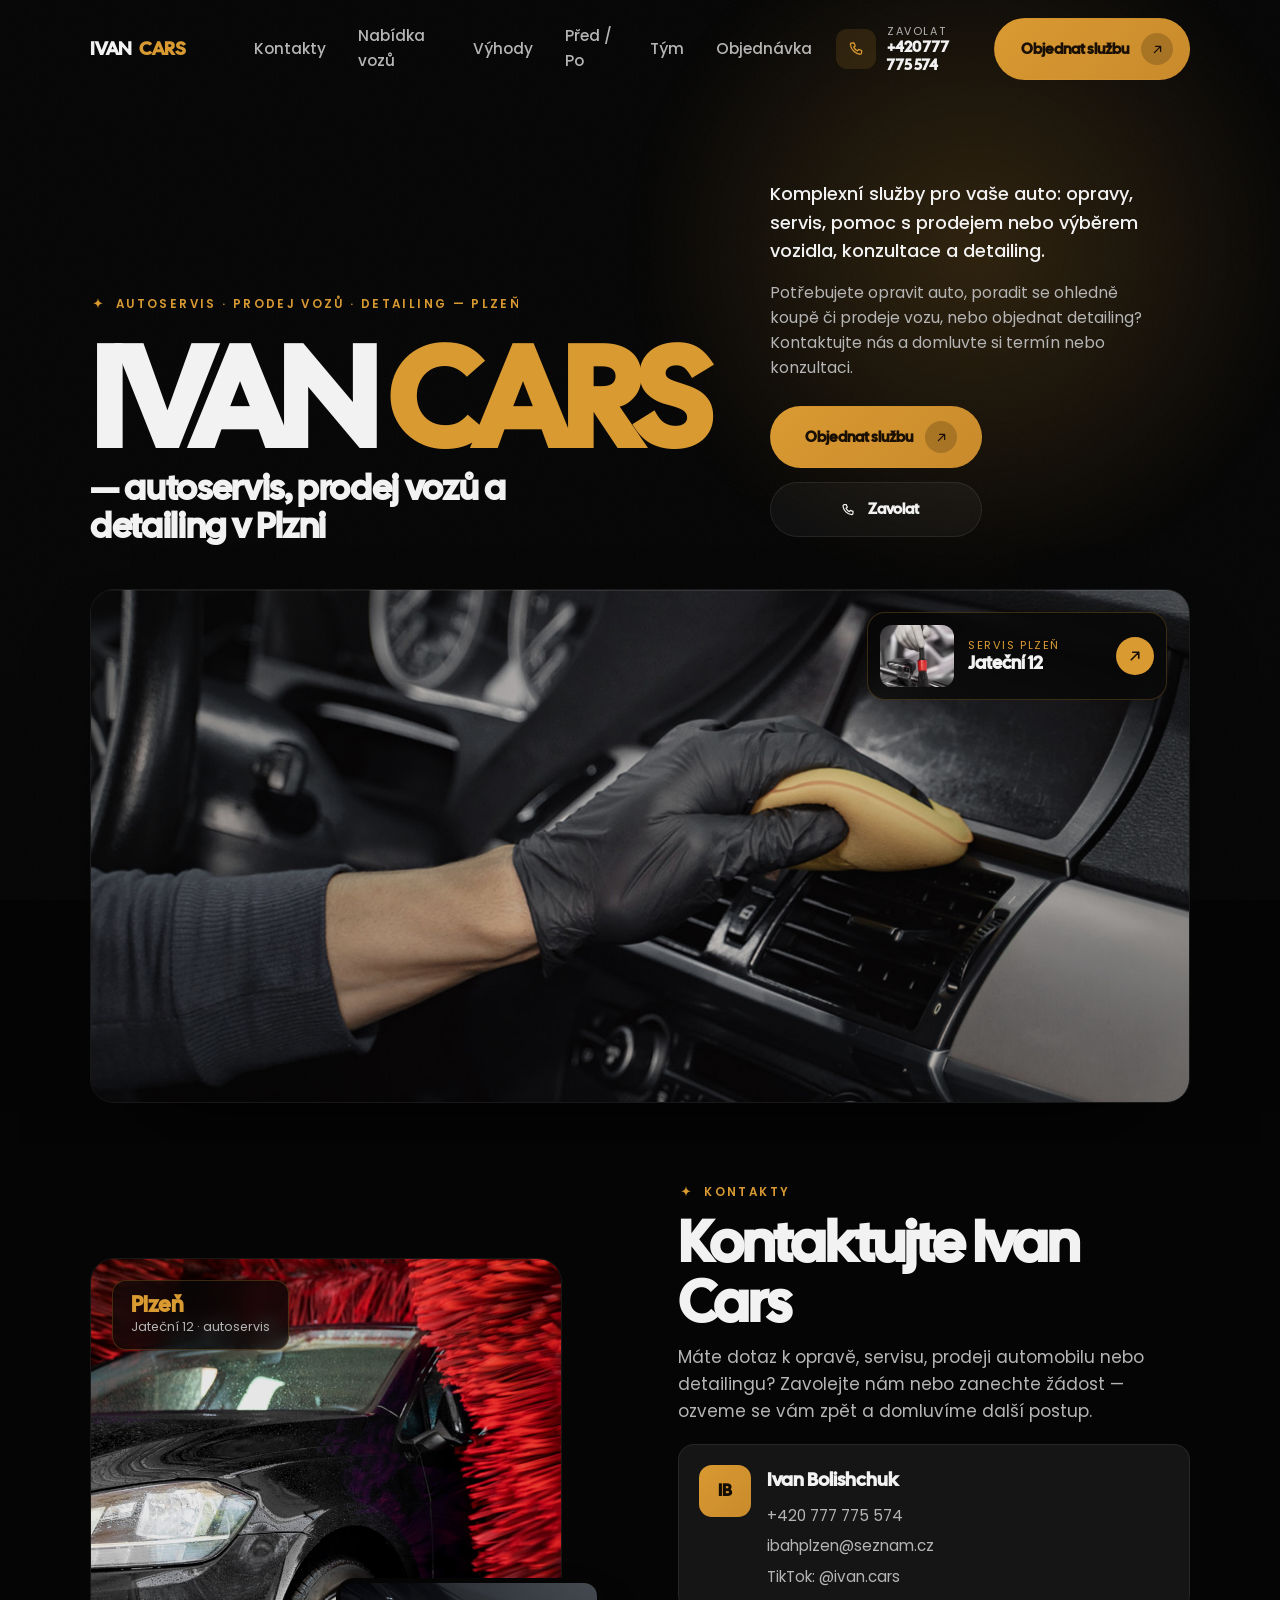
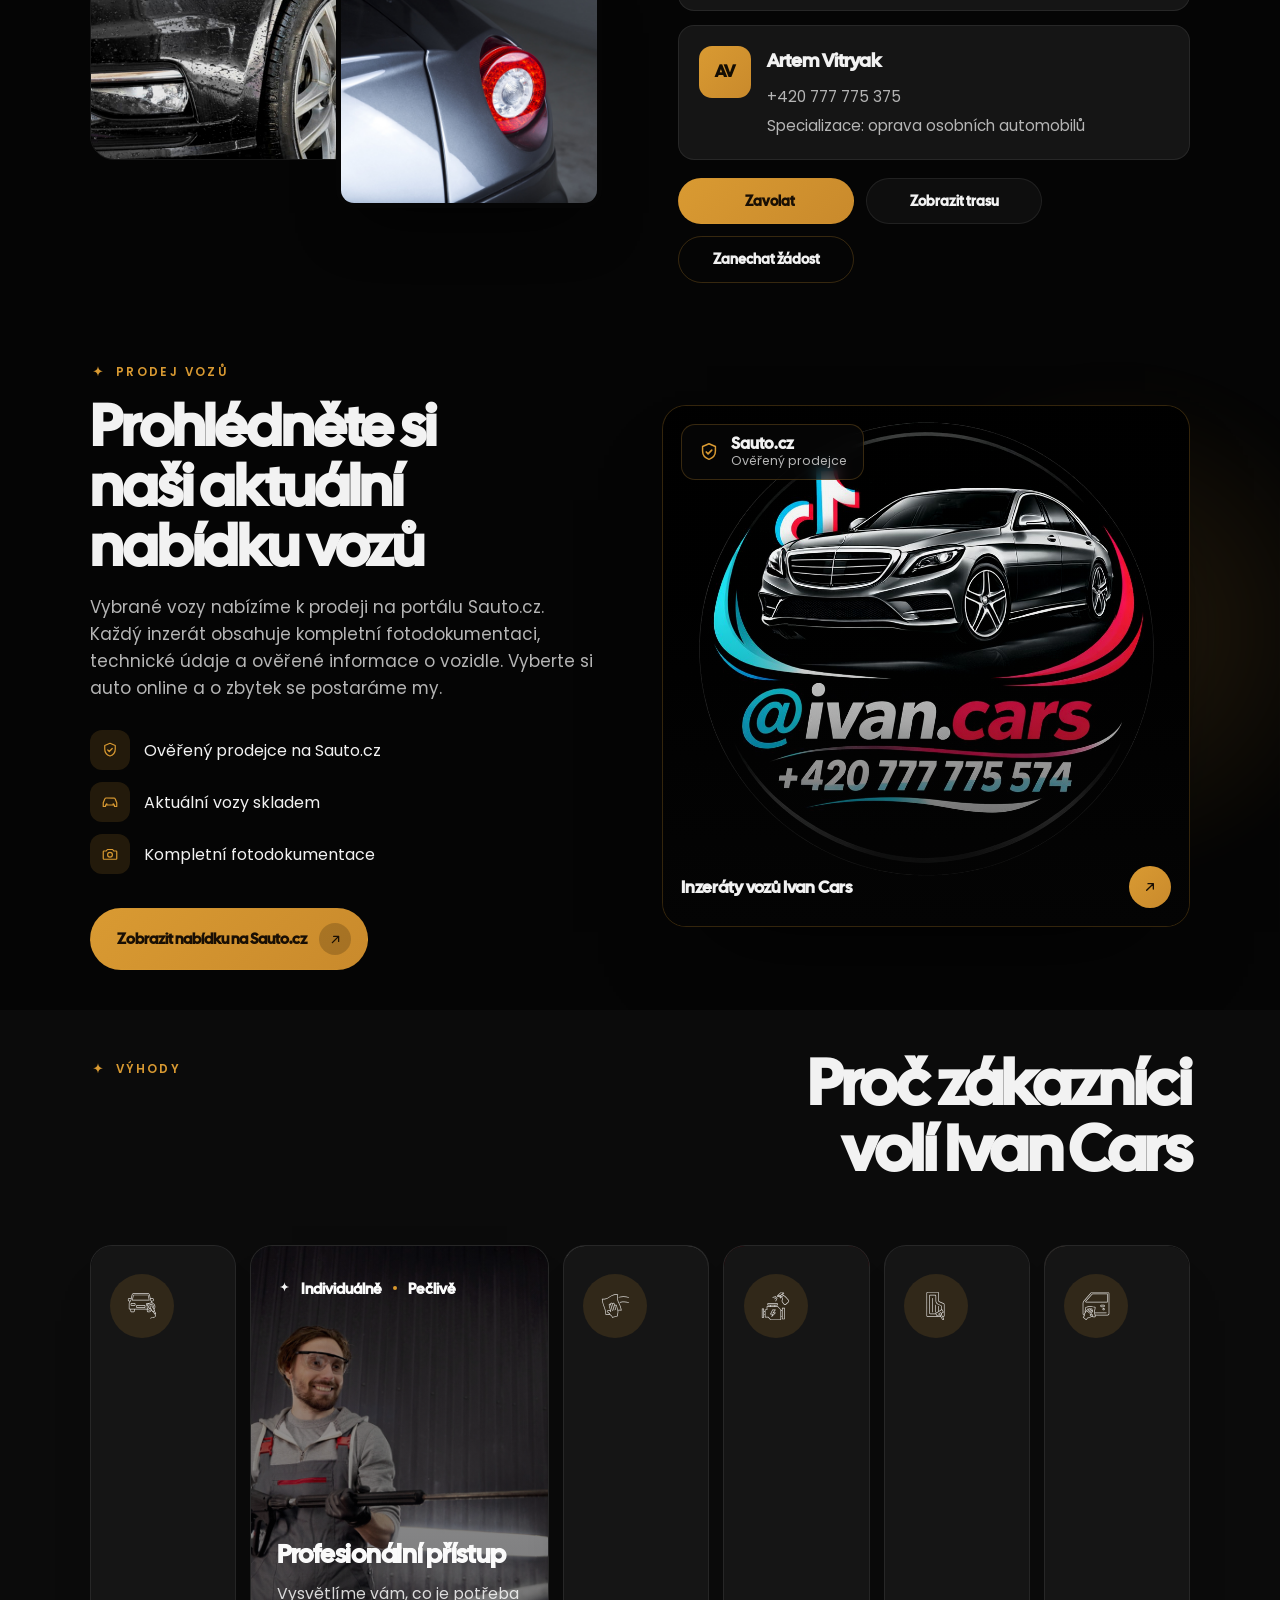
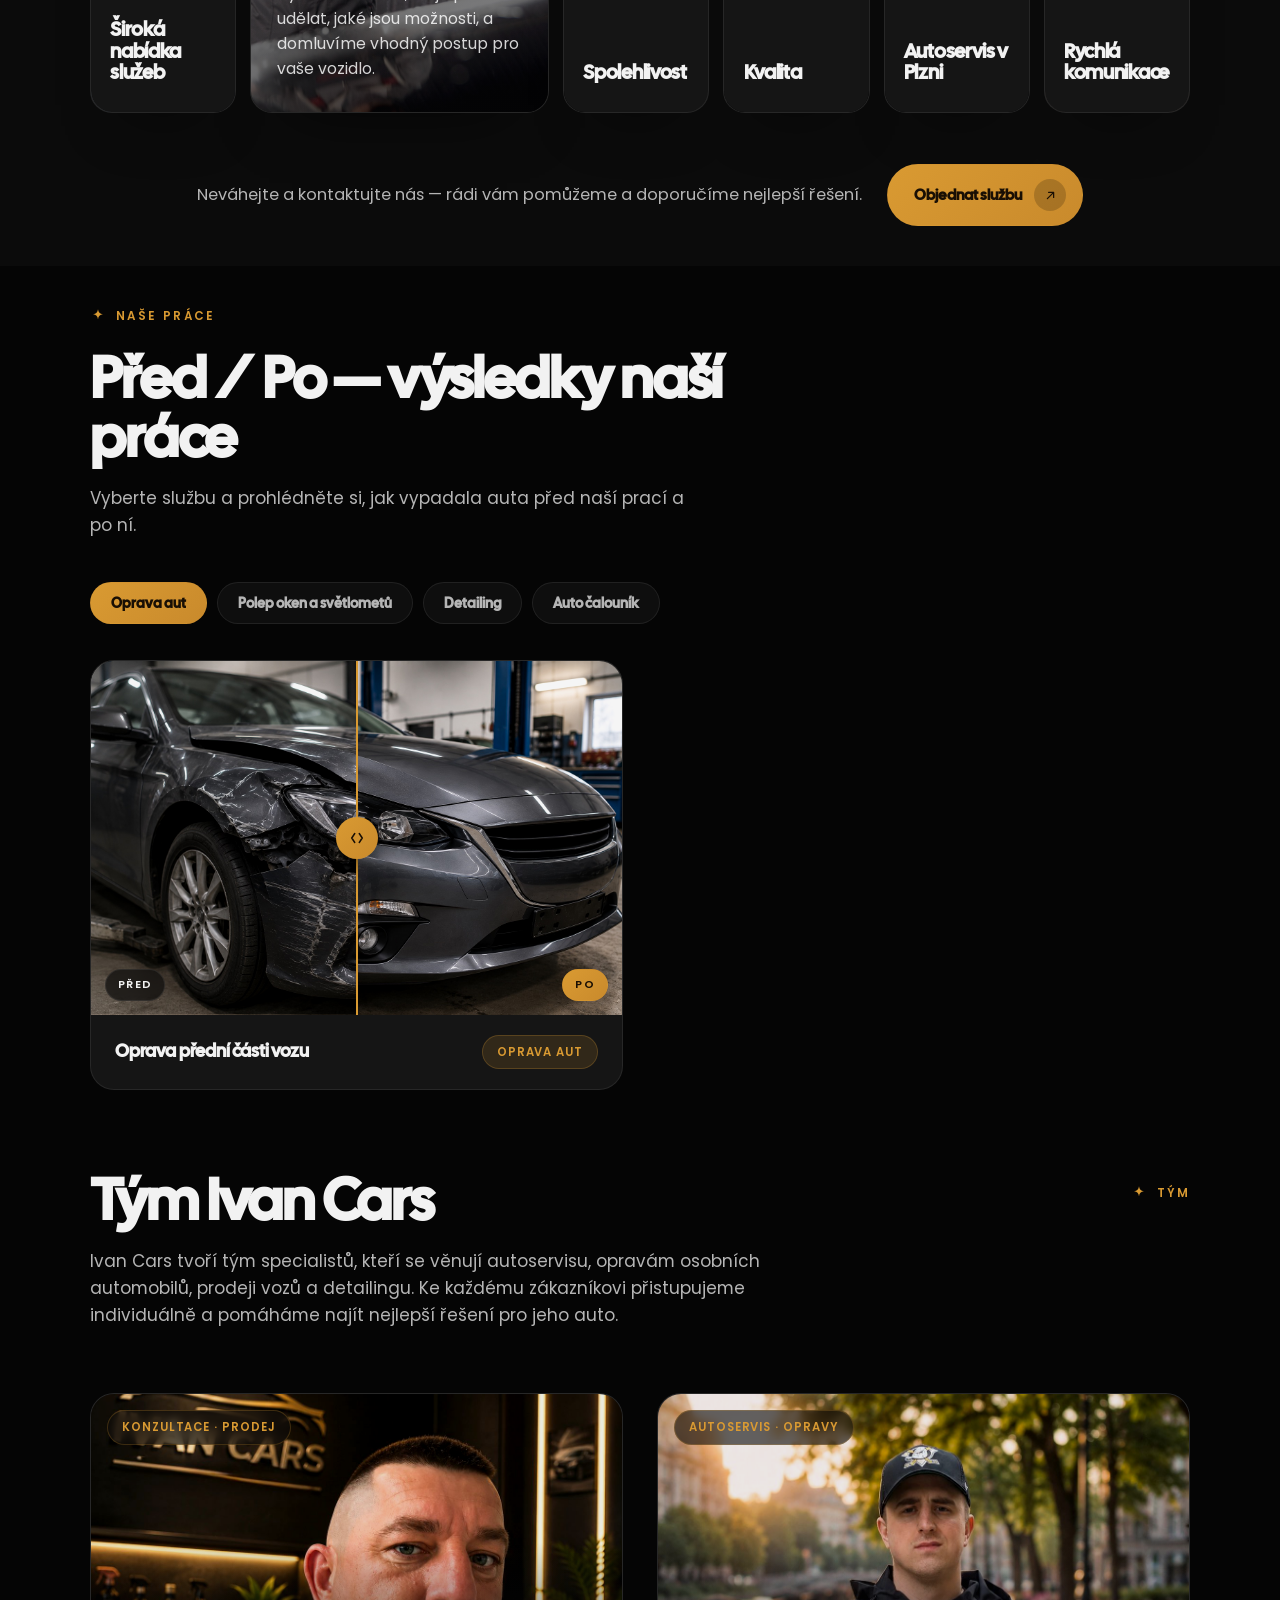
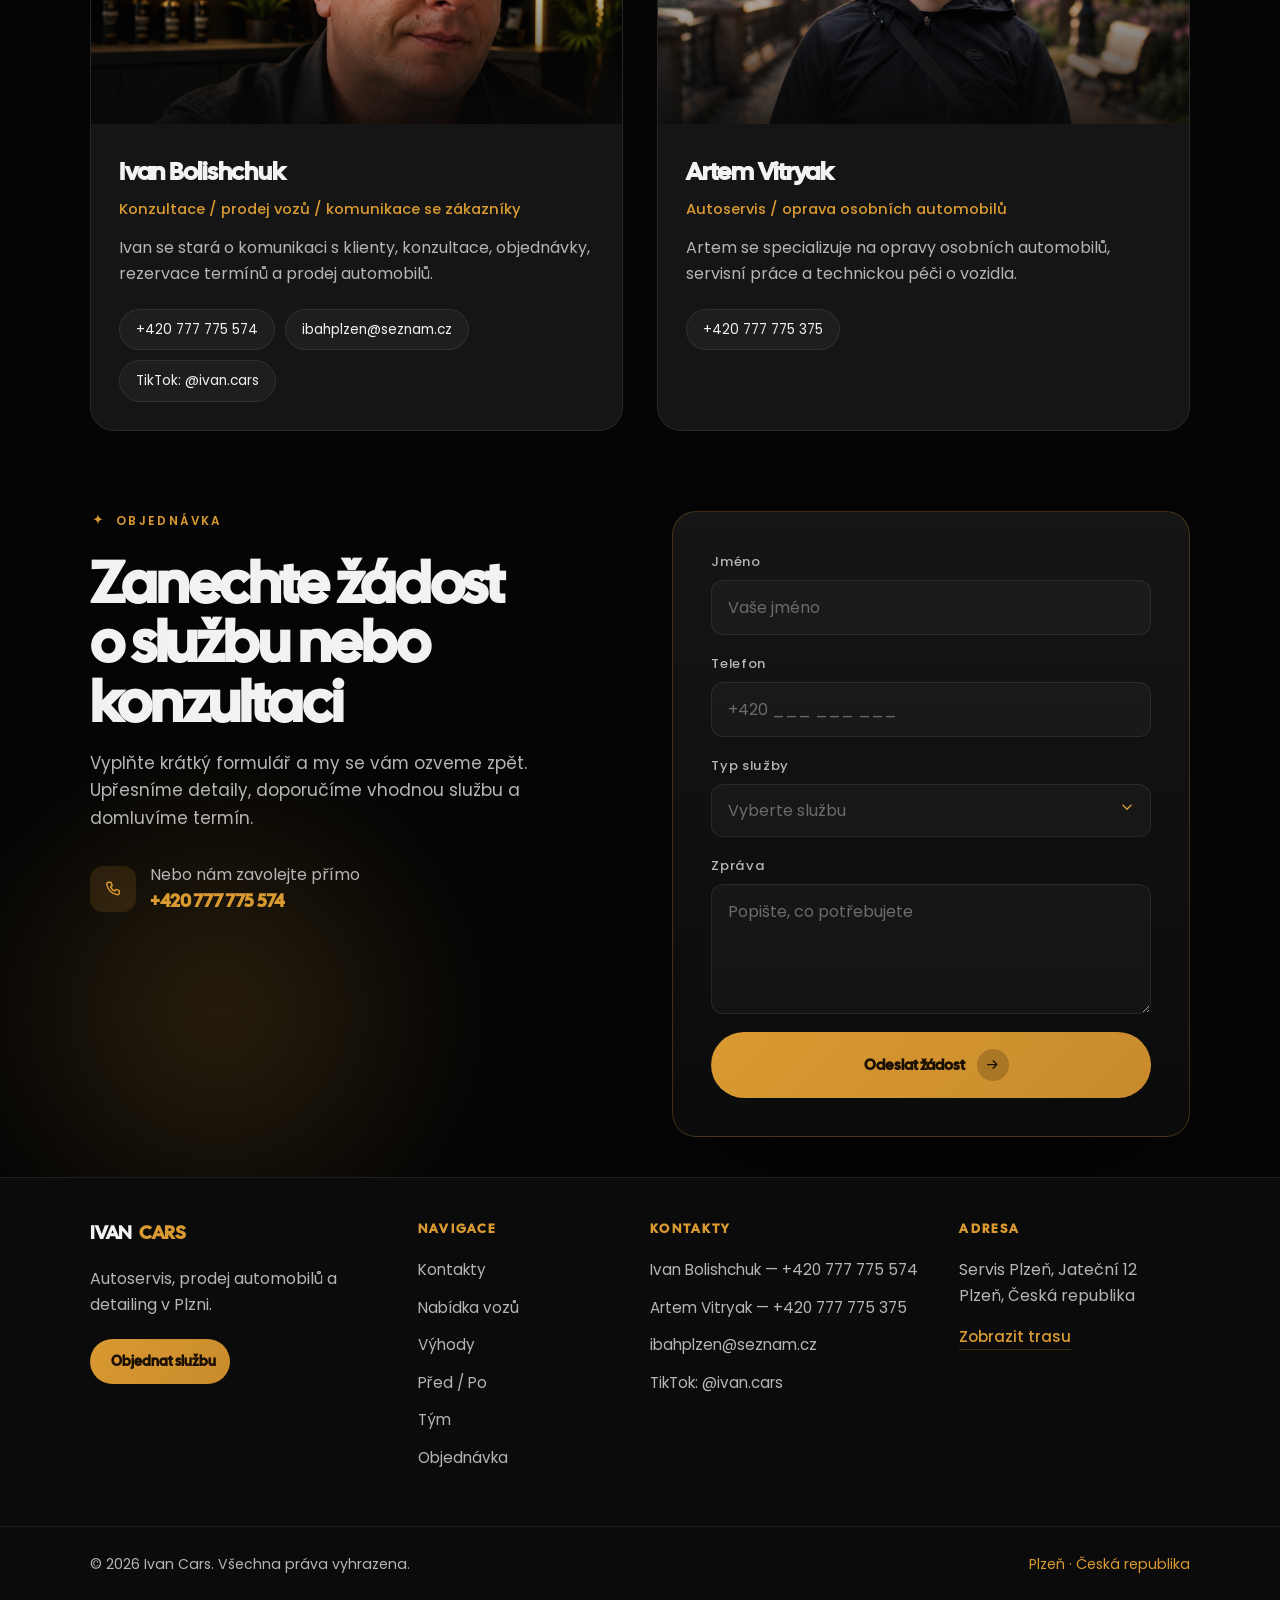
==== commit 0ee3d300: "Add before/after comparison slider, headlight work, move Výhody up - Replace static Před/Po pairs wi" ====
--- a/index.html
+++ b/index.html
@@ -42,9 +42,9 @@
       </button>
       <a href="#kontakty" class="nav__link">Kontakty</a>
       <a href="#nabidka" class="nav__link">Nabídka vozů</a>
+      <a href="#vyhody" class="nav__link">Výhody</a>
       <a href="#predpo" class="nav__link">Před / Po</a>
       <a href="#tym" class="nav__link">Tým</a>
-      <a href="#vyhody" class="nav__link">Výhody</a>
       <a href="#objednavka" class="nav__link">Objednávka</a>
 
       <div class="nav__menu-foot">
@@ -234,124 +234,7 @@
 </section>
 
 <!-- =========================================================
-     5. PŘED / PO  (naše práce — taby podle služby)
-========================================================= -->
-<section class="section predpo" id="predpo">
-  <div class="container">
-    <div class="predpo__head reveal">
-      <span class="eyebrow">
-        <svg class="eyebrow__star" viewBox="0 0 24 24" aria-hidden="true"><path d="M12 2c.6 4.7 2.7 6.8 7.4 7.4-4.7.6-6.8 2.7-7.4 7.4-.6-4.7-2.7-6.8-7.4-7.4C9.3 8.8 11.4 6.7 12 2Z" fill="currentColor"/></svg>
-        Naše práce
-      </span>
-      <h2 class="section__title">Před / Po — výsledky naší práce</h2>
-      <p class="section__text">Vyberte službu a prohlédněte si, jak vypadala auta před naší prací a po ní.</p>
-    </div>
-
-    <div class="predpo__filters reveal" data-delay="80" id="predpoFilters" role="group" aria-label="Vybrat službu">
-      <button type="button" class="filter-chip is-active" data-filter="oprava" aria-pressed="true">Oprava aut</button>
-      <button type="button" class="filter-chip" data-filter="polep" aria-pressed="false">Polep oken a světlometů</button>
-      <button type="button" class="filter-chip" data-filter="detailing" aria-pressed="false">Detailing</button>
-      <button type="button" class="filter-chip" data-filter="calounik" aria-pressed="false">Auto čalouník</button>
-    </div>
-
-    <div class="predpo__grid reveal" data-delay="140" id="predpoGrid">
-
-      <figure class="predpo-card predpo-card--pair" data-cat="oprava">
-        <div class="predpo-card__pair">
-          <div class="predpo-card__half">
-            <img src="assets/do-po/oprava-01-pred.jpg" alt="Poškozená přední část vozu před opravou" loading="lazy">
-            <span class="predpo-card__stamp">Před</span>
-          </div>
-          <div class="predpo-card__half">
-            <img src="assets/do-po/oprava-01-po.jpg" alt="Vůz po opravě přední části v Ivan Cars" loading="lazy">
-            <span class="predpo-card__stamp predpo-card__stamp--po">Po</span>
-          </div>
-        </div>
-        <figcaption class="predpo-card__body">
-          <h3 class="predpo-card__title">Oprava přední části vozu</h3>
-          <span class="predpo-card__cat">Oprava aut</span>
-        </figcaption>
-      </figure>
-
-      <figure class="predpo-card predpo-card--pair" data-cat="polep" hidden>
-        <div class="predpo-card__pair">
-          <div class="predpo-card__half">
-            <img src="assets/do-po/polep-01-pred.jpg" alt="Boční okna vozu před tónováním" loading="lazy">
-            <span class="predpo-card__stamp">Před</span>
-          </div>
-          <div class="predpo-card__half">
-            <img src="assets/do-po/polep-01-po.jpg" alt="Vůz s tónovanými bočními okny po polepu" loading="lazy">
-            <span class="predpo-card__stamp predpo-card__stamp--po">Po</span>
-          </div>
-        </div>
-        <figcaption class="predpo-card__body">
-          <h3 class="predpo-card__title">Tónování bočních oken</h3>
-          <span class="predpo-card__cat">Polep oken</span>
-        </figcaption>
-      </figure>
-
-    </div>
-
-    <p class="predpo__empty" id="predpoEmpty" hidden>Fotografie z této kategorie právě připravujeme. Zastavte se u nás na Jateční 12 v Plzni — rádi vám naši práci ukážeme osobně.</p>
-  </div>
-</section>
-
-<!-- =========================================================
-     6. TÝM
-========================================================= -->
-<section class="section tym" id="tym">
-  <div class="container">
-    <div class="tym__head reveal">
-      <div class="tym__head-main">
-        <h2 class="section__title">Tým Ivan Cars</h2>
-        <p class="section__text">Ivan Cars tvoří tým specialistů, kteří se věnují autoservisu, opravám osobních automobilů, prodeji vozů a detailingu. Ke každému zákazníkovi přistupujeme individuálně a pomáháme najít nejlepší řešení pro jeho auto.</p>
-      </div>
-      <div class="tym__head-aside">
-        <span class="eyebrow">
-          <svg class="eyebrow__star" viewBox="0 0 24 24" aria-hidden="true"><path d="M12 2c.6 4.7 2.7 6.8 7.4 7.4-4.7.6-6.8 2.7-7.4 7.4-.6-4.7-2.7-6.8-7.4-7.4C9.3 8.8 11.4 6.7 12 2Z" fill="currentColor"/></svg>
-          Tým
-        </span>
-      </div>
-    </div>
-
-    <div class="team__grid">
-      <article class="team-card reveal" data-delay="80">
-        <div class="team-card__media">
-          <img src="assets/team/Ivan%20Bolishchuk.jpeg" alt="Ivan Bolishchuk — konzultace a prodej vozů Ivan Cars" loading="lazy" style="object-position:center 32%">
-          <span class="team-card__tag">Konzultace · Prodej</span>
-        </div>
-        <div class="team-card__body">
-          <h3 class="team-card__name">Ivan Bolishchuk</h3>
-          <span class="team-card__role">Konzultace / prodej vozů / komunikace se zákazníky</span>
-          <p class="team-card__desc">Ivan se stará o komunikaci s klienty, konzultace, objednávky, rezervace termínů a prodej automobilů.</p>
-          <div class="team-card__contacts">
-            <a href="tel:+420777775574" class="chip">+420 777 775 574</a>
-            <a href="mailto:ibahplzen@seznam.cz" class="chip">ibahplzen@seznam.cz</a>
-            <a href="https://www.tiktok.com/@ivan.cars" target="_blank" rel="noopener" class="chip">TikTok: @ivan.cars</a>
-          </div>
-        </div>
-      </article>
-
-      <article class="team-card reveal" data-delay="160">
-        <div class="team-card__media">
-          <img src="assets/team/Artem%20Vitryak.jpeg" alt="Artem Vitryak — autoservis a opravy Ivan Cars" loading="lazy" style="object-position:center 30%">
-          <span class="team-card__tag">Autoservis · Opravy</span>
-        </div>
-        <div class="team-card__body">
-          <h3 class="team-card__name">Artem Vitryak</h3>
-          <span class="team-card__role">Autoservis / oprava osobních automobilů</span>
-          <p class="team-card__desc">Artem se specializuje na opravy osobních automobilů, servisní práce a technickou péči o vozidla.</p>
-          <div class="team-card__contacts">
-            <a href="tel:+420777775375" class="chip">+420 777 775 375</a>
-          </div>
-        </div>
-      </article>
-    </div>
-  </div>
-</section>
-
-<!-- =========================================================
-     7. VÝHODY  (expanding service-card accordion — 1:1 Woshico)
+     5. VÝHODY  (expanding service-card accordion — 1:1 Woshico)
 ========================================================= -->
 <section class="section vyhody" id="vyhody">
   <div class="container">
@@ -485,6 +368,140 @@
         <span>Objednat službu</span>
         <span class="btn__icon" aria-hidden="true"><svg viewBox="0 0 24 24" width="15" height="15"><path d="M7 17 17 7M9 7h8v8" fill="none" stroke="currentColor" stroke-width="2" stroke-linecap="round" stroke-linejoin="round"/></svg></span>
       </a>
+    </div>
+  </div>
+</section>
+
+<!-- =========================================================
+     6. PŘED / PO  (naše práce — taby podle služby)
+========================================================= -->
+<section class="section predpo" id="predpo">
+  <div class="container">
+    <div class="predpo__head reveal">
+      <span class="eyebrow">
+        <svg class="eyebrow__star" viewBox="0 0 24 24" aria-hidden="true"><path d="M12 2c.6 4.7 2.7 6.8 7.4 7.4-4.7.6-6.8 2.7-7.4 7.4-.6-4.7-2.7-6.8-7.4-7.4C9.3 8.8 11.4 6.7 12 2Z" fill="currentColor"/></svg>
+        Naše práce
+      </span>
+      <h2 class="section__title">Před / Po — výsledky naší práce</h2>
+      <p class="section__text">Vyberte službu a prohlédněte si, jak vypadala auta před naší prací a po ní.</p>
+    </div>
+
+    <div class="predpo__filters reveal" data-delay="80" id="predpoFilters" role="group" aria-label="Vybrat službu">
+      <button type="button" class="filter-chip is-active" data-filter="oprava" aria-pressed="true">Oprava aut</button>
+      <button type="button" class="filter-chip" data-filter="polep" aria-pressed="false">Polep oken a světlometů</button>
+      <button type="button" class="filter-chip" data-filter="detailing" aria-pressed="false">Detailing</button>
+      <button type="button" class="filter-chip" data-filter="calounik" aria-pressed="false">Auto čalouník</button>
+    </div>
+
+    <div class="predpo__grid reveal" data-delay="140" id="predpoGrid">
+
+      <figure class="predpo-card predpo-card--pair" data-cat="oprava">
+        <div class="ba">
+          <img class="ba__after" src="assets/do-po/oprava-01-po.jpg" alt="Vůz po opravě přední části v Ivan Cars" loading="lazy">
+          <div class="ba__before"><img src="assets/do-po/oprava-01-pred.jpg" alt="Poškozená přední část vozu před opravou" loading="lazy"></div>
+          <span class="predpo-card__stamp">Před</span>
+          <span class="predpo-card__stamp predpo-card__stamp--po">Po</span>
+          <div class="ba__line" aria-hidden="true">
+            <span class="ba__grip"><svg viewBox="0 0 24 24" width="18" height="18"><path d="M9 6 5 12l4 6M15 6l4 6-4 6" fill="none" stroke="currentColor" stroke-width="2" stroke-linecap="round" stroke-linejoin="round"/></svg></span>
+          </div>
+          <input class="ba__range" type="range" min="0" max="100" value="50" step="1" aria-label="Posuvník porovnání před a po">
+        </div>
+        <figcaption class="predpo-card__body">
+          <h3 class="predpo-card__title">Oprava přední části vozu</h3>
+          <span class="predpo-card__cat">Oprava aut</span>
+        </figcaption>
+      </figure>
+
+      <figure class="predpo-card predpo-card--pair" data-cat="polep" hidden>
+        <div class="ba">
+          <img class="ba__after" src="assets/do-po/polep-01-po.jpg" alt="Vůz s tónovanými bočními okny po polepu" loading="lazy">
+          <div class="ba__before"><img src="assets/do-po/polep-01-pred.jpg" alt="Boční okna vozu před tónováním" loading="lazy"></div>
+          <span class="predpo-card__stamp">Před</span>
+          <span class="predpo-card__stamp predpo-card__stamp--po">Po</span>
+          <div class="ba__line" aria-hidden="true">
+            <span class="ba__grip"><svg viewBox="0 0 24 24" width="18" height="18"><path d="M9 6 5 12l4 6M15 6l4 6-4 6" fill="none" stroke="currentColor" stroke-width="2" stroke-linecap="round" stroke-linejoin="round"/></svg></span>
+          </div>
+          <input class="ba__range" type="range" min="0" max="100" value="50" step="1" aria-label="Posuvník porovnání před a po">
+        </div>
+        <figcaption class="predpo-card__body">
+          <h3 class="predpo-card__title">Tónování bočních oken</h3>
+          <span class="predpo-card__cat">Polep oken</span>
+        </figcaption>
+      </figure>
+
+      <figure class="predpo-card predpo-card--pair" data-cat="polep" hidden>
+        <div class="ba">
+          <img class="ba__after" src="assets/do-po/polep-02-po.jpg" alt="Světlomety vozu po polepu tónovací folií" loading="lazy">
+          <div class="ba__before"><img src="assets/do-po/polep-02-pred.jpg" alt="Nanášení folie na světlomet vozu" loading="lazy"></div>
+          <span class="predpo-card__stamp">Před</span>
+          <span class="predpo-card__stamp predpo-card__stamp--po">Po</span>
+          <div class="ba__line" aria-hidden="true">
+            <span class="ba__grip"><svg viewBox="0 0 24 24" width="18" height="18"><path d="M9 6 5 12l4 6M15 6l4 6-4 6" fill="none" stroke="currentColor" stroke-width="2" stroke-linecap="round" stroke-linejoin="round"/></svg></span>
+          </div>
+          <input class="ba__range" type="range" min="0" max="100" value="50" step="1" aria-label="Posuvník porovnání před a po">
+        </div>
+        <figcaption class="predpo-card__body">
+          <h3 class="predpo-card__title">Polep světlometů folií</h3>
+          <span class="predpo-card__cat">Polep světlometů</span>
+        </figcaption>
+      </figure>
+
+    </div>
+
+    <p class="predpo__empty" id="predpoEmpty" hidden>Fotografie z této kategorie právě připravujeme. Zastavte se u nás na Jateční 12 v Plzni — rádi vám naši práci ukážeme osobně.</p>
+  </div>
+</section>
+
+<!-- =========================================================
+     7. TÝM
+========================================================= -->
+<section class="section tym" id="tym">
+  <div class="container">
+    <div class="tym__head reveal">
+      <div class="tym__head-main">
+        <h2 class="section__title">Tým Ivan Cars</h2>
+        <p class="section__text">Ivan Cars tvoří tým specialistů, kteří se věnují autoservisu, opravám osobních automobilů, prodeji vozů a detailingu. Ke každému zákazníkovi přistupujeme individuálně a pomáháme najít nejlepší řešení pro jeho auto.</p>
+      </div>
+      <div class="tym__head-aside">
+        <span class="eyebrow">
+          <svg class="eyebrow__star" viewBox="0 0 24 24" aria-hidden="true"><path d="M12 2c.6 4.7 2.7 6.8 7.4 7.4-4.7.6-6.8 2.7-7.4 7.4-.6-4.7-2.7-6.8-7.4-7.4C9.3 8.8 11.4 6.7 12 2Z" fill="currentColor"/></svg>
+          Tým
+        </span>
+      </div>
+    </div>
+
+    <div class="team__grid">
+      <article class="team-card reveal" data-delay="80">
+        <div class="team-card__media">
+          <img src="assets/team/Ivan%20Bolishchuk.jpeg" alt="Ivan Bolishchuk — konzultace a prodej vozů Ivan Cars" loading="lazy" style="object-position:center 32%">
+          <span class="team-card__tag">Konzultace · Prodej</span>
+        </div>
+        <div class="team-card__body">
+          <h3 class="team-card__name">Ivan Bolishchuk</h3>
+          <span class="team-card__role">Konzultace / prodej vozů / komunikace se zákazníky</span>
+          <p class="team-card__desc">Ivan se stará o komunikaci s klienty, konzultace, objednávky, rezervace termínů a prodej automobilů.</p>
+          <div class="team-card__contacts">
+            <a href="tel:+420777775574" class="chip">+420 777 775 574</a>
+            <a href="mailto:ibahplzen@seznam.cz" class="chip">ibahplzen@seznam.cz</a>
+            <a href="https://www.tiktok.com/@ivan.cars" target="_blank" rel="noopener" class="chip">TikTok: @ivan.cars</a>
+          </div>
+        </div>
+      </article>
+
+      <article class="team-card reveal" data-delay="160">
+        <div class="team-card__media">
+          <img src="assets/team/Artem%20Vitryak.jpeg" alt="Artem Vitryak — autoservis a opravy Ivan Cars" loading="lazy" style="object-position:center 30%">
+          <span class="team-card__tag">Autoservis · Opravy</span>
+        </div>
+        <div class="team-card__body">
+          <h3 class="team-card__name">Artem Vitryak</h3>
+          <span class="team-card__role">Autoservis / oprava osobních automobilů</span>
+          <p class="team-card__desc">Artem se specializuje na opravy osobních automobilů, servisní práce a technickou péči o vozidla.</p>
+          <div class="team-card__contacts">
+            <a href="tel:+420777775375" class="chip">+420 777 775 375</a>
+          </div>
+        </div>
+      </article>
     </div>
   </div>
 </section>
@@ -568,9 +585,9 @@
       <ul class="footer__list">
         <li><a href="#kontakty">Kontakty</a></li>
         <li><a href="#nabidka">Nabídka vozů</a></li>
+        <li><a href="#vyhody">Výhody</a></li>
         <li><a href="#predpo">Před / Po</a></li>
         <li><a href="#tym">Tým</a></li>
-        <li><a href="#vyhody">Výhody</a></li>
         <li><a href="#objednavka">Objednávka</a></li>
       </ul>
     </div>
--- a/css/styles.css
+++ b/css/styles.css
@@ -510,20 +510,40 @@
 .predpo-card[hidden]{display:none}
 .predpo-card__media{position:relative;overflow:hidden}
 .predpo-card__media img{width:100%;aspect-ratio:3/2;height:auto;object-fit:cover;filter:contrast(1.04) brightness(.96);transition:transform 1s var(--ease)}
-.predpo-card:hover .predpo-card__media img,
-.predpo-card:hover .predpo-card__half img{transform:scale(1.05)}
-
-/* varianta karty se dvojicí snímků Před / Po */
-.predpo-card__pair{display:grid;grid-template-columns:1fr 1fr;gap:1px;background:var(--line-soft)}
-.predpo-card__half{position:relative;overflow:hidden}
-.predpo-card__half img{width:100%;aspect-ratio:4/3;object-fit:cover;filter:contrast(1.04) brightness(.96);transition:transform 1s var(--ease)}
+.predpo-card:hover .predpo-card__media img{transform:scale(1.05)}
+
+/* posuvné srovnání Před / Po — tažením ukazujete stav před a po */
+.ba{position:relative;overflow:hidden;--pos:50%;background:var(--graphite-2)}
+.ba__after{display:block;width:100%;aspect-ratio:3/2;object-fit:cover;filter:contrast(1.04) brightness(.96)}
+.ba__before{position:absolute;inset:0;clip-path:inset(0 calc(100% - var(--pos)) 0 0)}
+.ba__before img{width:100%;height:100%;object-fit:cover;filter:contrast(1.04) brightness(.96)}
+
+.ba__line{position:absolute;top:0;bottom:0;left:var(--pos);width:2px;margin-left:-1px;background:var(--gold);z-index:2;pointer-events:none}
+.ba__grip{
+  position:absolute;top:50%;left:50%;transform:translate(-50%,-50%);
+  display:grid;place-items:center;width:42px;height:42px;border-radius:50%;
+  background:linear-gradient(135deg,var(--gold),var(--gold-2));color:#190f04;
+  box-shadow:0 8px 22px rgba(0,0,0,.5);
+}
+
+/* neviditelný range přes celou plochu — nativní tažení myší, dotykem i klávesnicí */
+.ba__range{
+  position:absolute;inset:0;z-index:3;width:100%;height:100%;margin:0;padding:0;
+  opacity:0;cursor:ew-resize;-webkit-appearance:none;appearance:none;background:transparent;
+}
+.ba__range::-webkit-slider-runnable-track{height:100%;background:transparent}
+.ba__range::-webkit-slider-thumb{-webkit-appearance:none;appearance:none;width:44px;height:100%;background:transparent;border:0}
+.ba__range::-moz-range-track{height:100%;background:transparent}
+.ba__range::-moz-range-thumb{width:44px;height:100%;background:transparent;border:0;border-radius:0}
+.ba:has(.ba__range:focus-visible) .ba__grip{outline:2px solid var(--light);outline-offset:3px}
+
 .predpo-card__stamp{
-  position:absolute;left:12px;bottom:12px;z-index:2;
+  position:absolute;left:14px;bottom:14px;z-index:2;pointer-events:none;
   font-size:.7rem;font-weight:600;letter-spacing:.12em;text-transform:uppercase;
   padding:6px 12px;border-radius:999px;background:rgba(8,8,8,.66);backdrop-filter:blur(6px);
   border:1px solid var(--line-soft);color:var(--light);
 }
-.predpo-card__stamp--po{background:linear-gradient(135deg,var(--gold),var(--gold-2));border-color:transparent;color:#190f04}
+.predpo-card__stamp--po{left:auto;right:14px;background:linear-gradient(135deg,var(--gold),var(--gold-2));border-color:transparent;color:#190f04}
 
 .predpo-card__body{display:flex;align-items:center;justify-content:space-between;gap:14px;padding:20px 24px}
 .predpo-card__title{font-family:var(--font-display);font-weight:600;font-size:1.12rem;letter-spacing:-.01em}
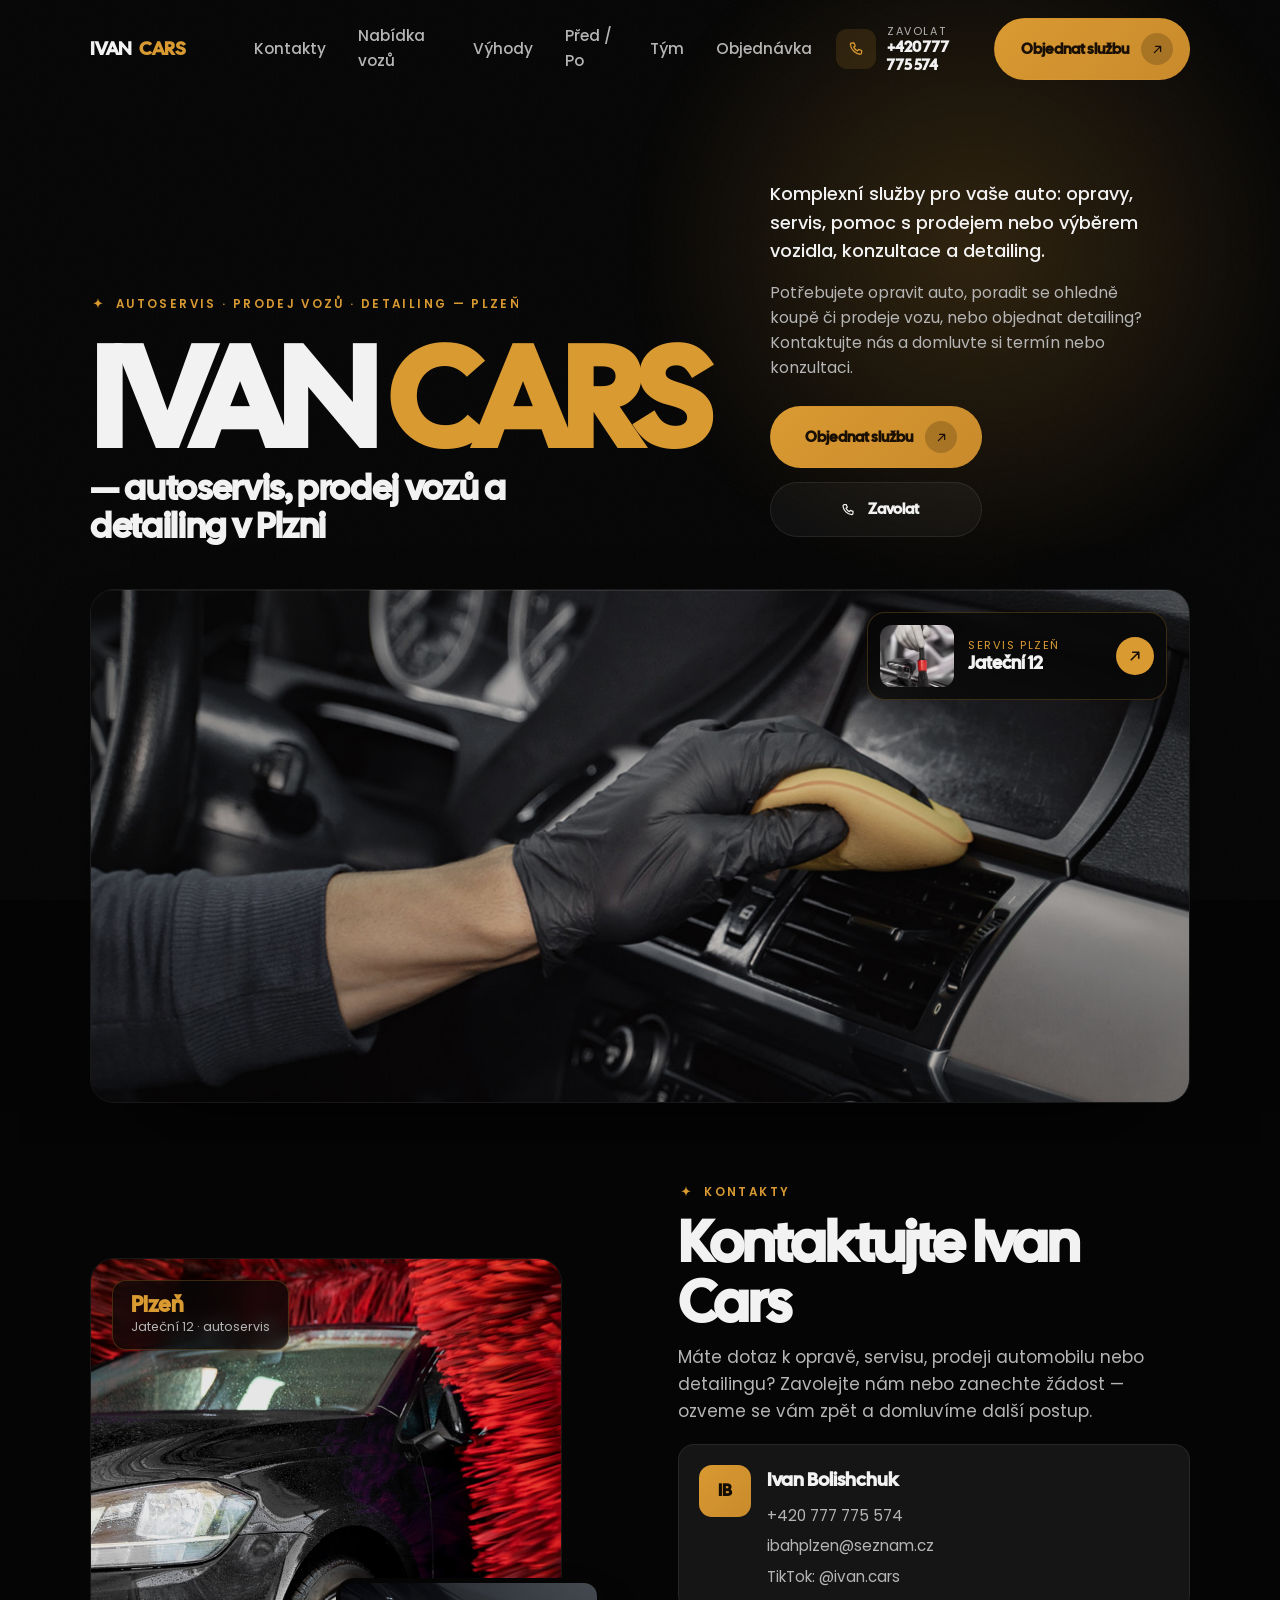
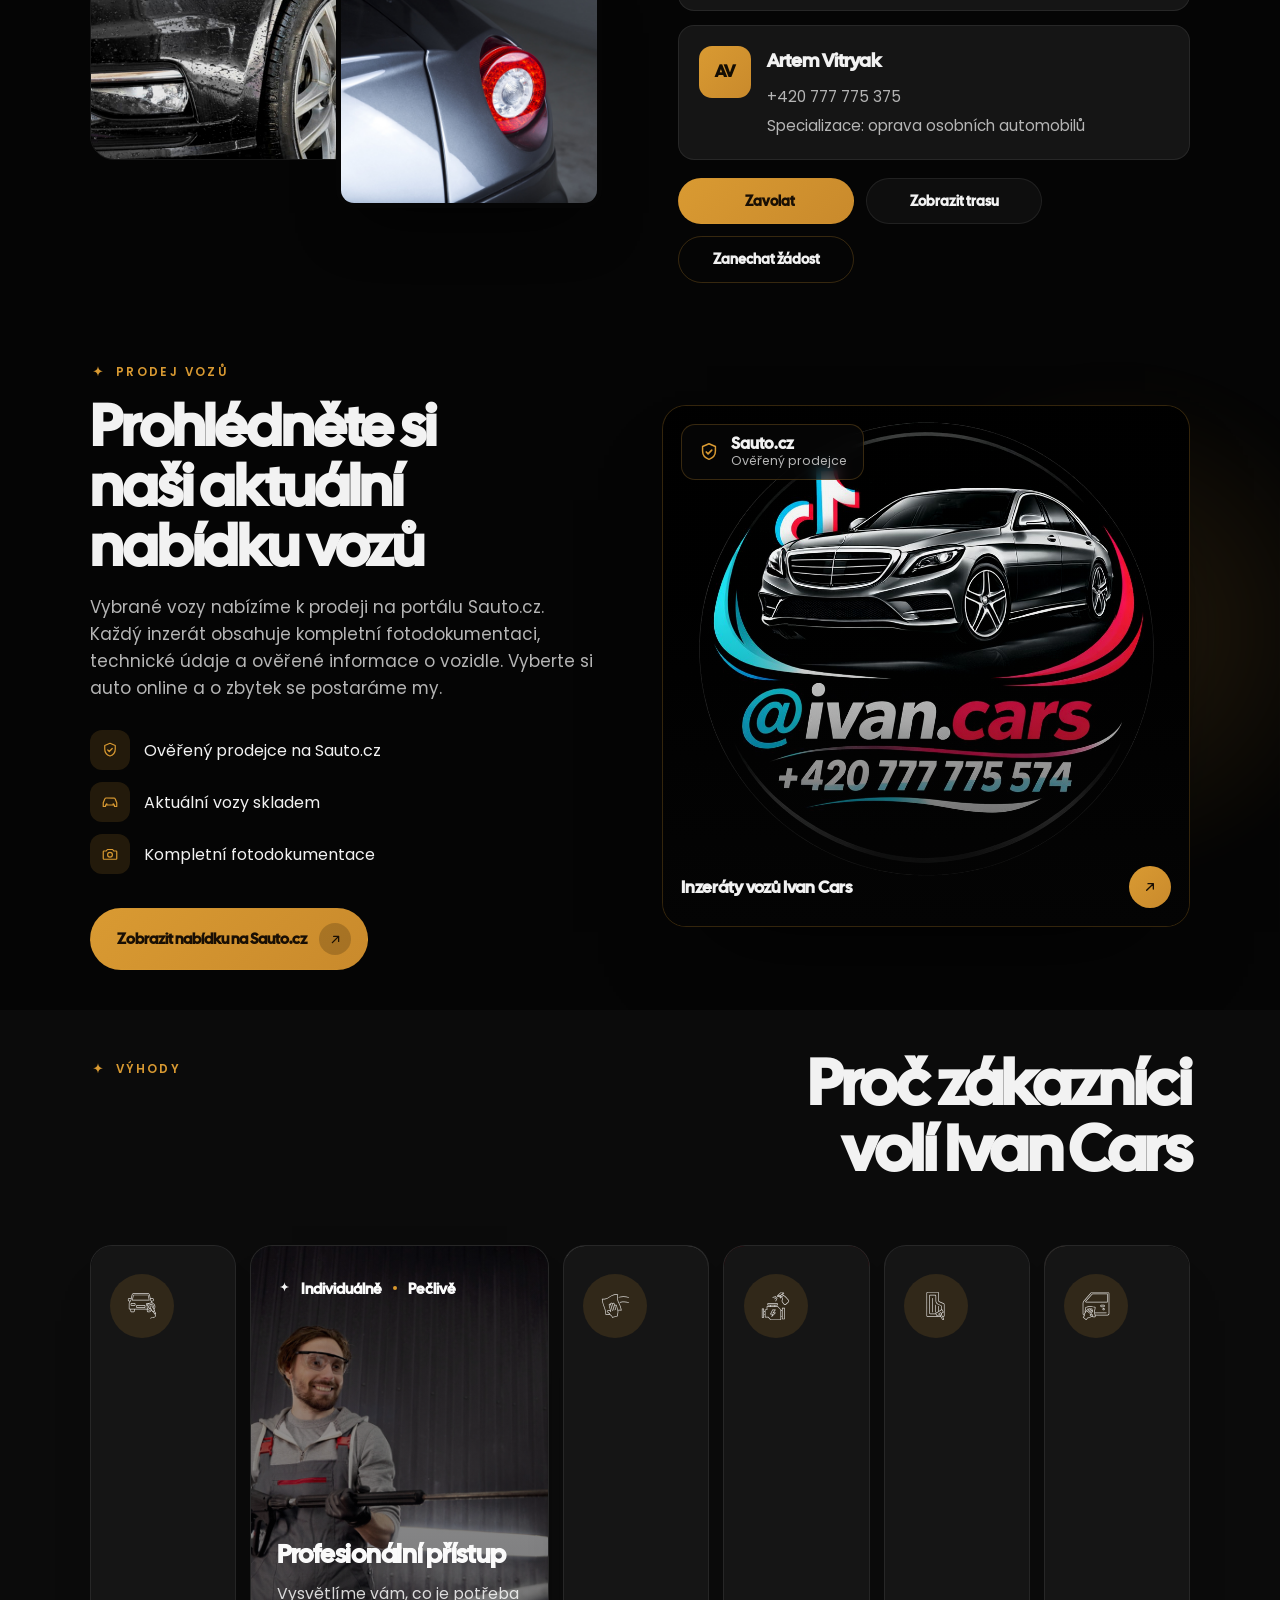
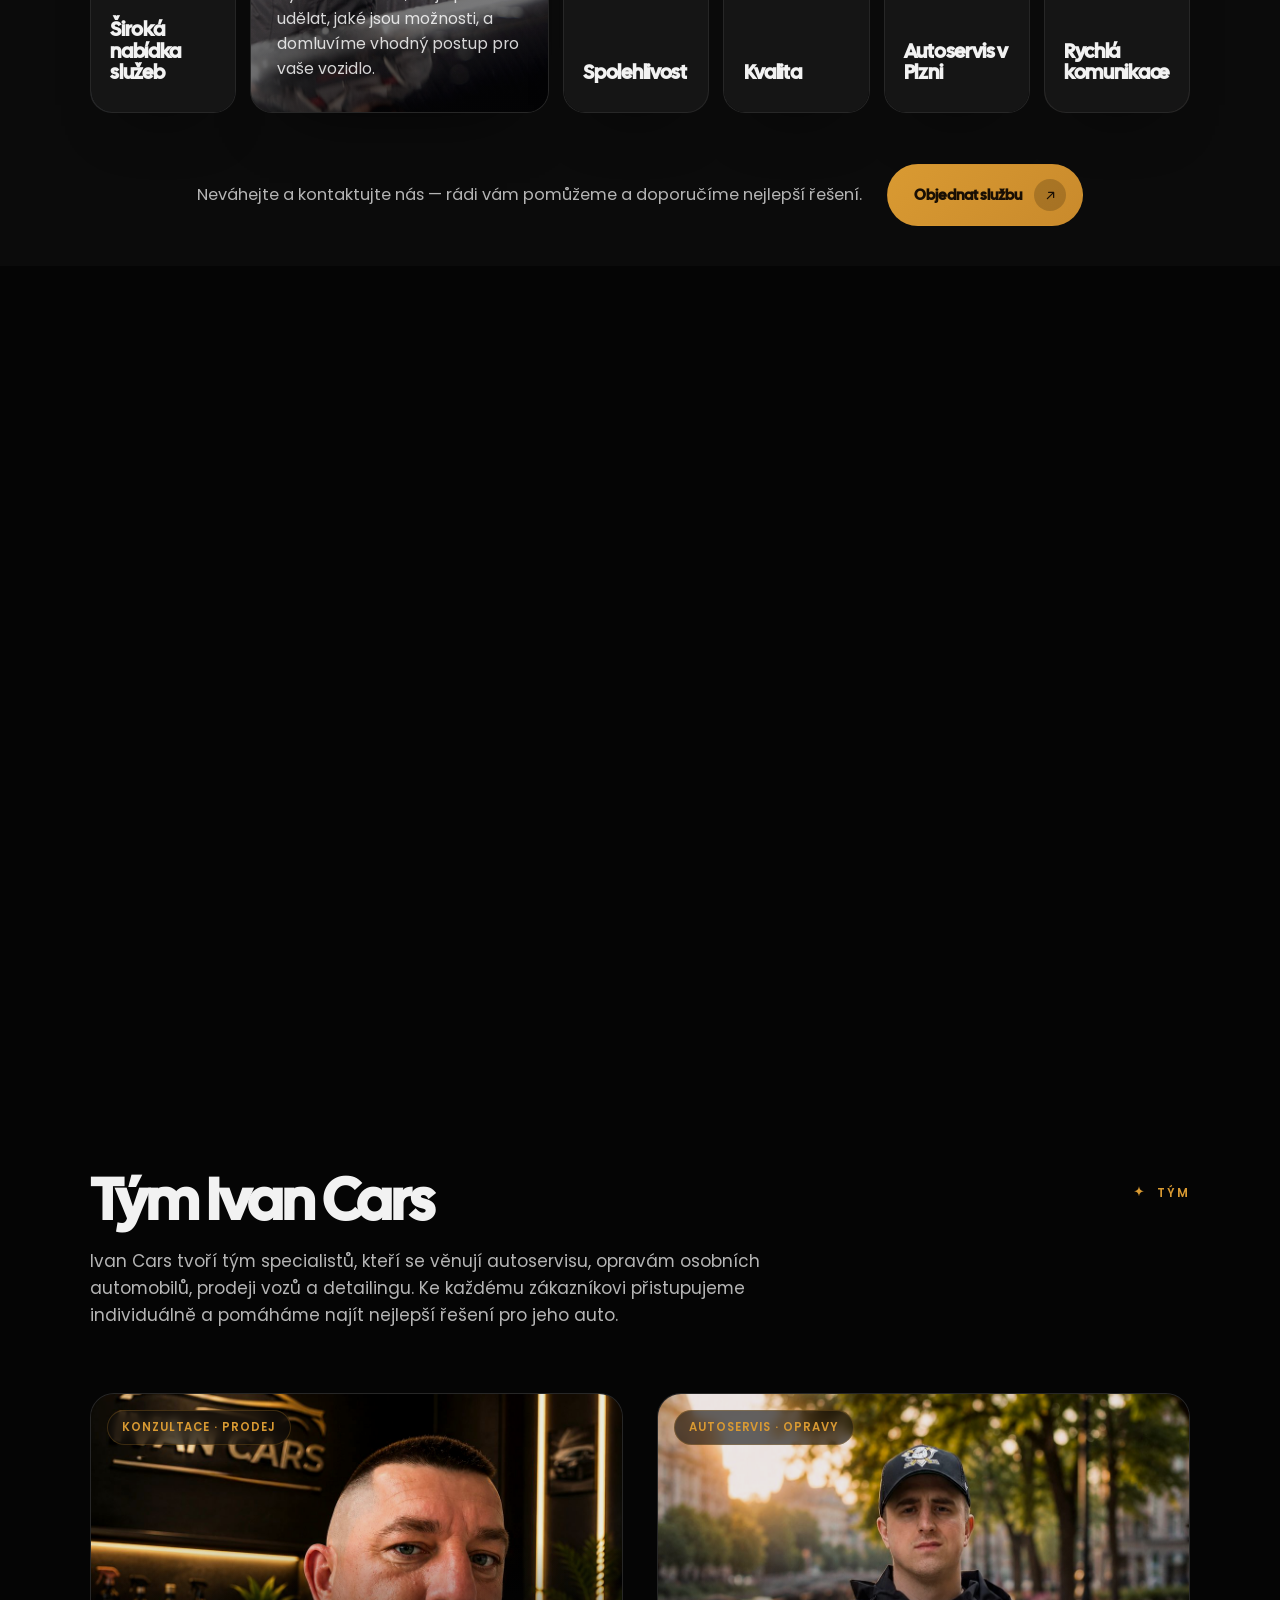
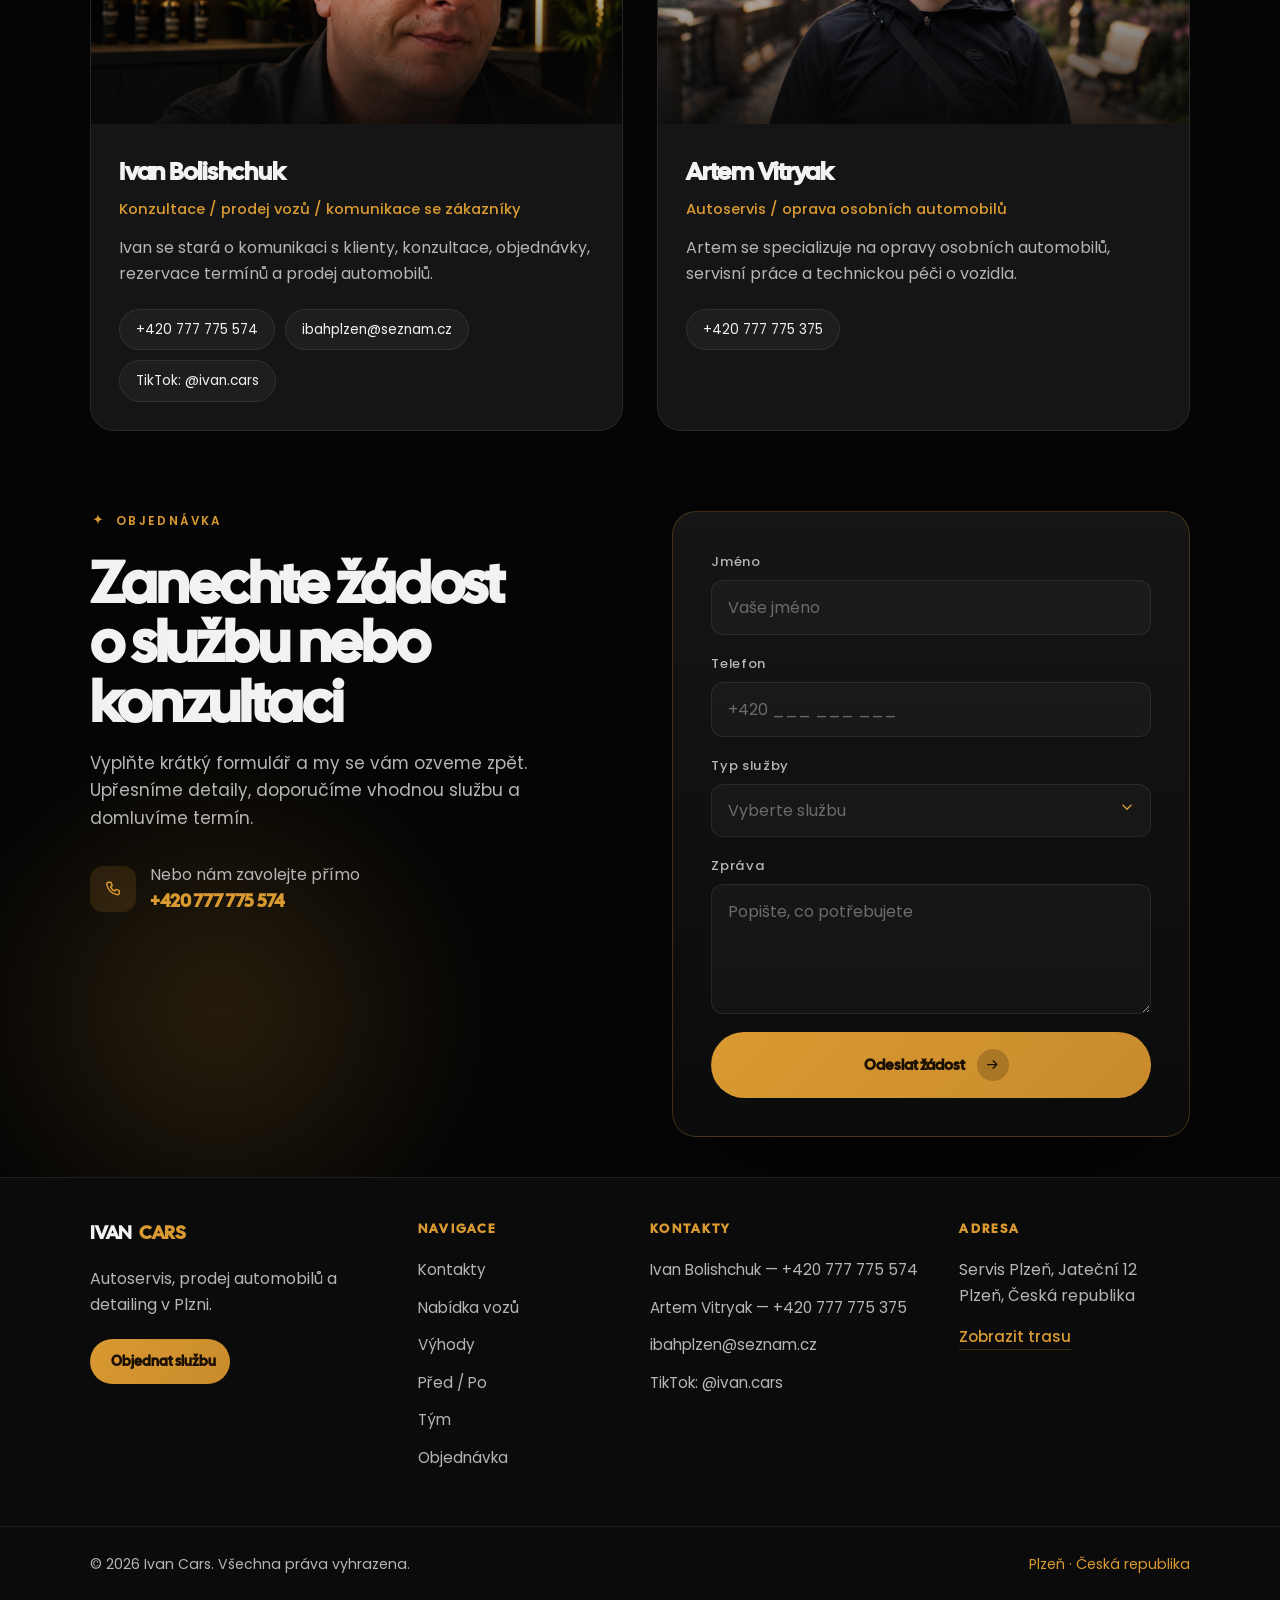
==== commit d699b07d: "Add detailing and upholstery before/after works to Před/Po tabs - Detailing tab: dirty car -> fully " ====
--- a/index.html
+++ b/index.html
@@ -446,6 +446,40 @@
         </figcaption>
       </figure>
 
+      <figure class="predpo-card predpo-card--pair" data-cat="detailing" hidden>
+        <div class="ba">
+          <img class="ba__after" src="assets/do-po/detailing-01-po.jpg" alt="Vůz po kompletním detailingu — čistý a vyleštěný lak" loading="lazy">
+          <div class="ba__before"><img src="assets/do-po/detailing-01-pred.jpg" alt="Znečištěný vůz před detailingem" loading="lazy"></div>
+          <span class="predpo-card__stamp">Před</span>
+          <span class="predpo-card__stamp predpo-card__stamp--po">Po</span>
+          <div class="ba__line" aria-hidden="true">
+            <span class="ba__grip"><svg viewBox="0 0 24 24" width="18" height="18"><path d="M9 6 5 12l4 6M15 6l4 6-4 6" fill="none" stroke="currentColor" stroke-width="2" stroke-linecap="round" stroke-linejoin="round"/></svg></span>
+          </div>
+          <input class="ba__range" type="range" min="0" max="100" value="50" step="1" aria-label="Posuvník porovnání před a po">
+        </div>
+        <figcaption class="predpo-card__body">
+          <h3 class="predpo-card__title">Kompletní detailing exteriéru</h3>
+          <span class="predpo-card__cat">Detailing</span>
+        </figcaption>
+      </figure>
+
+      <figure class="predpo-card predpo-card--pair" data-cat="calounik" hidden>
+        <div class="ba">
+          <img class="ba__after" src="assets/do-po/calounik-01-po.jpg" alt="Interiér vozu po přečalounění — nová prošívaná kůže" loading="lazy">
+          <div class="ba__before"><img src="assets/do-po/calounik-01-pred.jpg" alt="Opotřebovaná kožená sedadla před přečalouněním" loading="lazy"></div>
+          <span class="predpo-card__stamp">Před</span>
+          <span class="predpo-card__stamp predpo-card__stamp--po">Po</span>
+          <div class="ba__line" aria-hidden="true">
+            <span class="ba__grip"><svg viewBox="0 0 24 24" width="18" height="18"><path d="M9 6 5 12l4 6M15 6l4 6-4 6" fill="none" stroke="currentColor" stroke-width="2" stroke-linecap="round" stroke-linejoin="round"/></svg></span>
+          </div>
+          <input class="ba__range" type="range" min="0" max="100" value="50" step="1" aria-label="Posuvník porovnání před a po">
+        </div>
+        <figcaption class="predpo-card__body">
+          <h3 class="predpo-card__title">Přečalounění interiéru kůží</h3>
+          <span class="predpo-card__cat">Auto čalouník</span>
+        </figcaption>
+      </figure>
+
     </div>
 
     <p class="predpo__empty" id="predpoEmpty" hidden>Fotografie z této kategorie právě připravujeme. Zastavte se u nás na Jateční 12 v Plzni — rádi vám naši práci ukážeme osobně.</p>
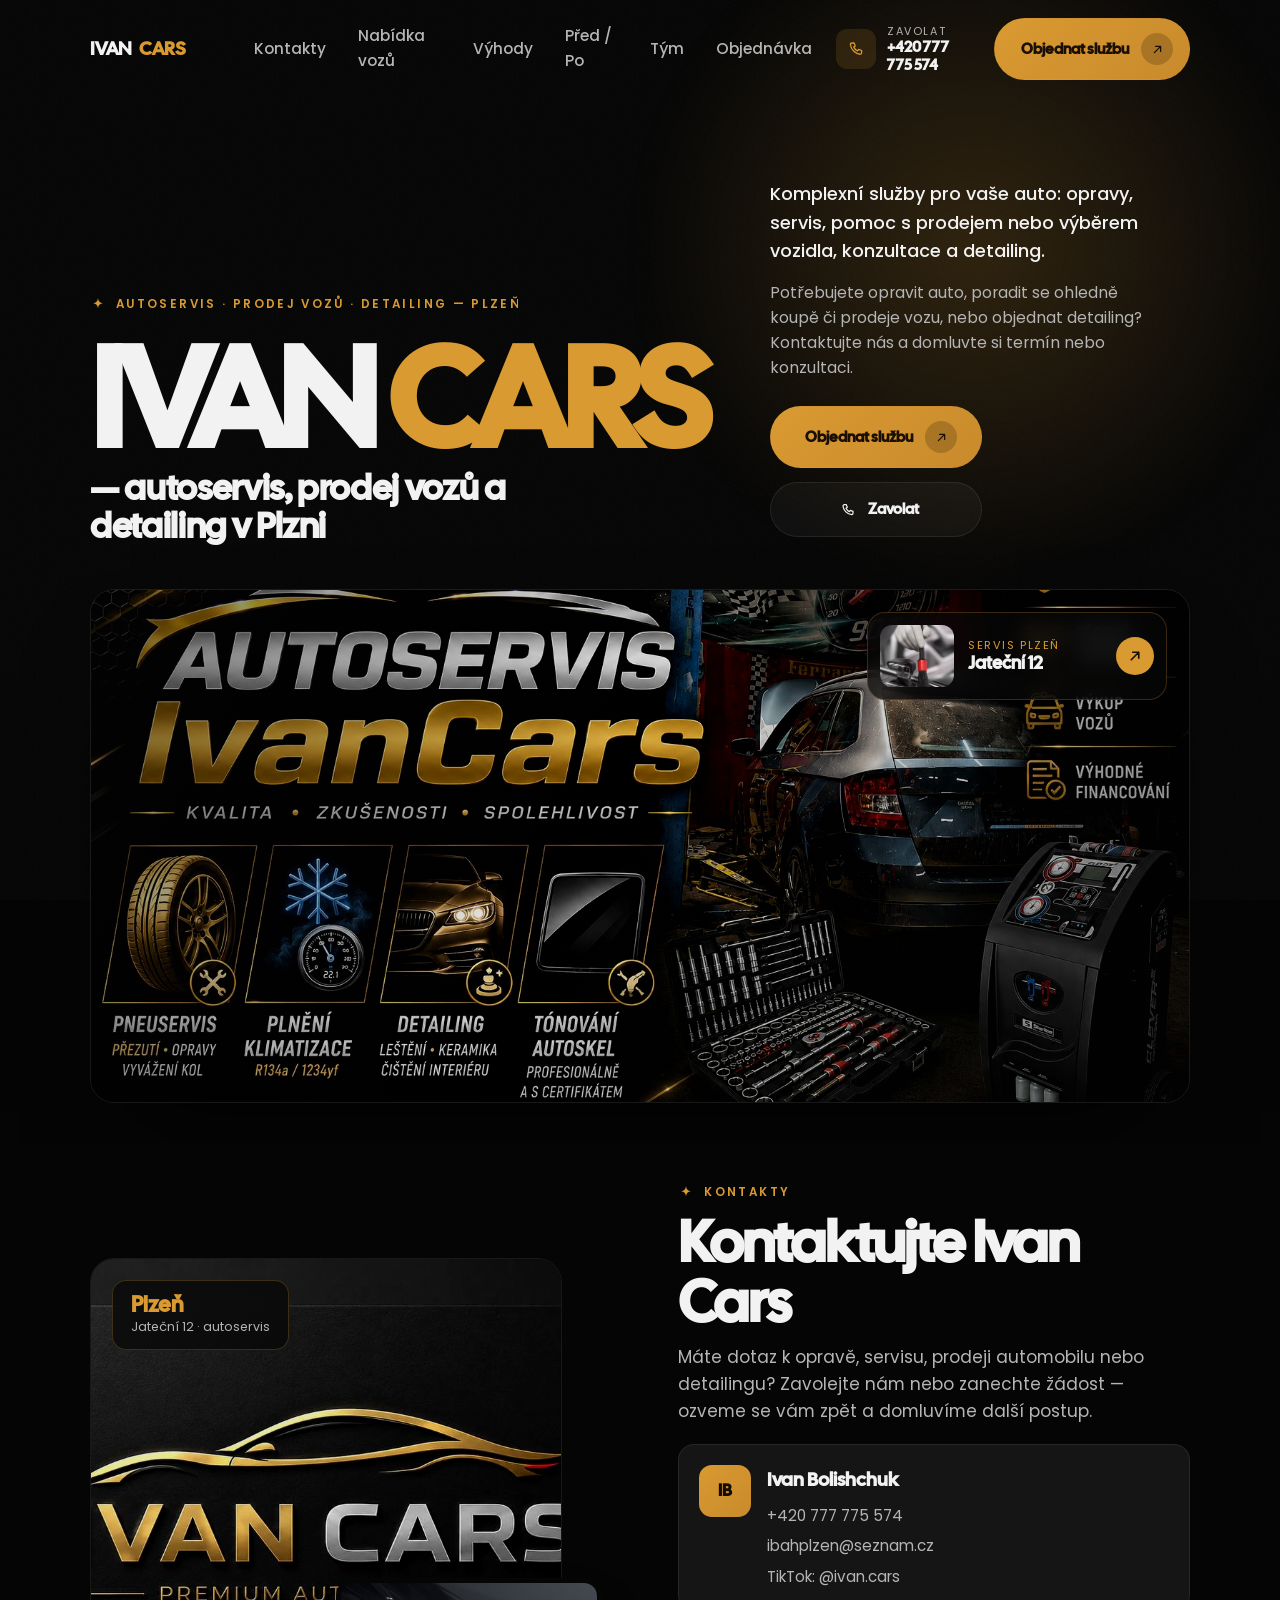
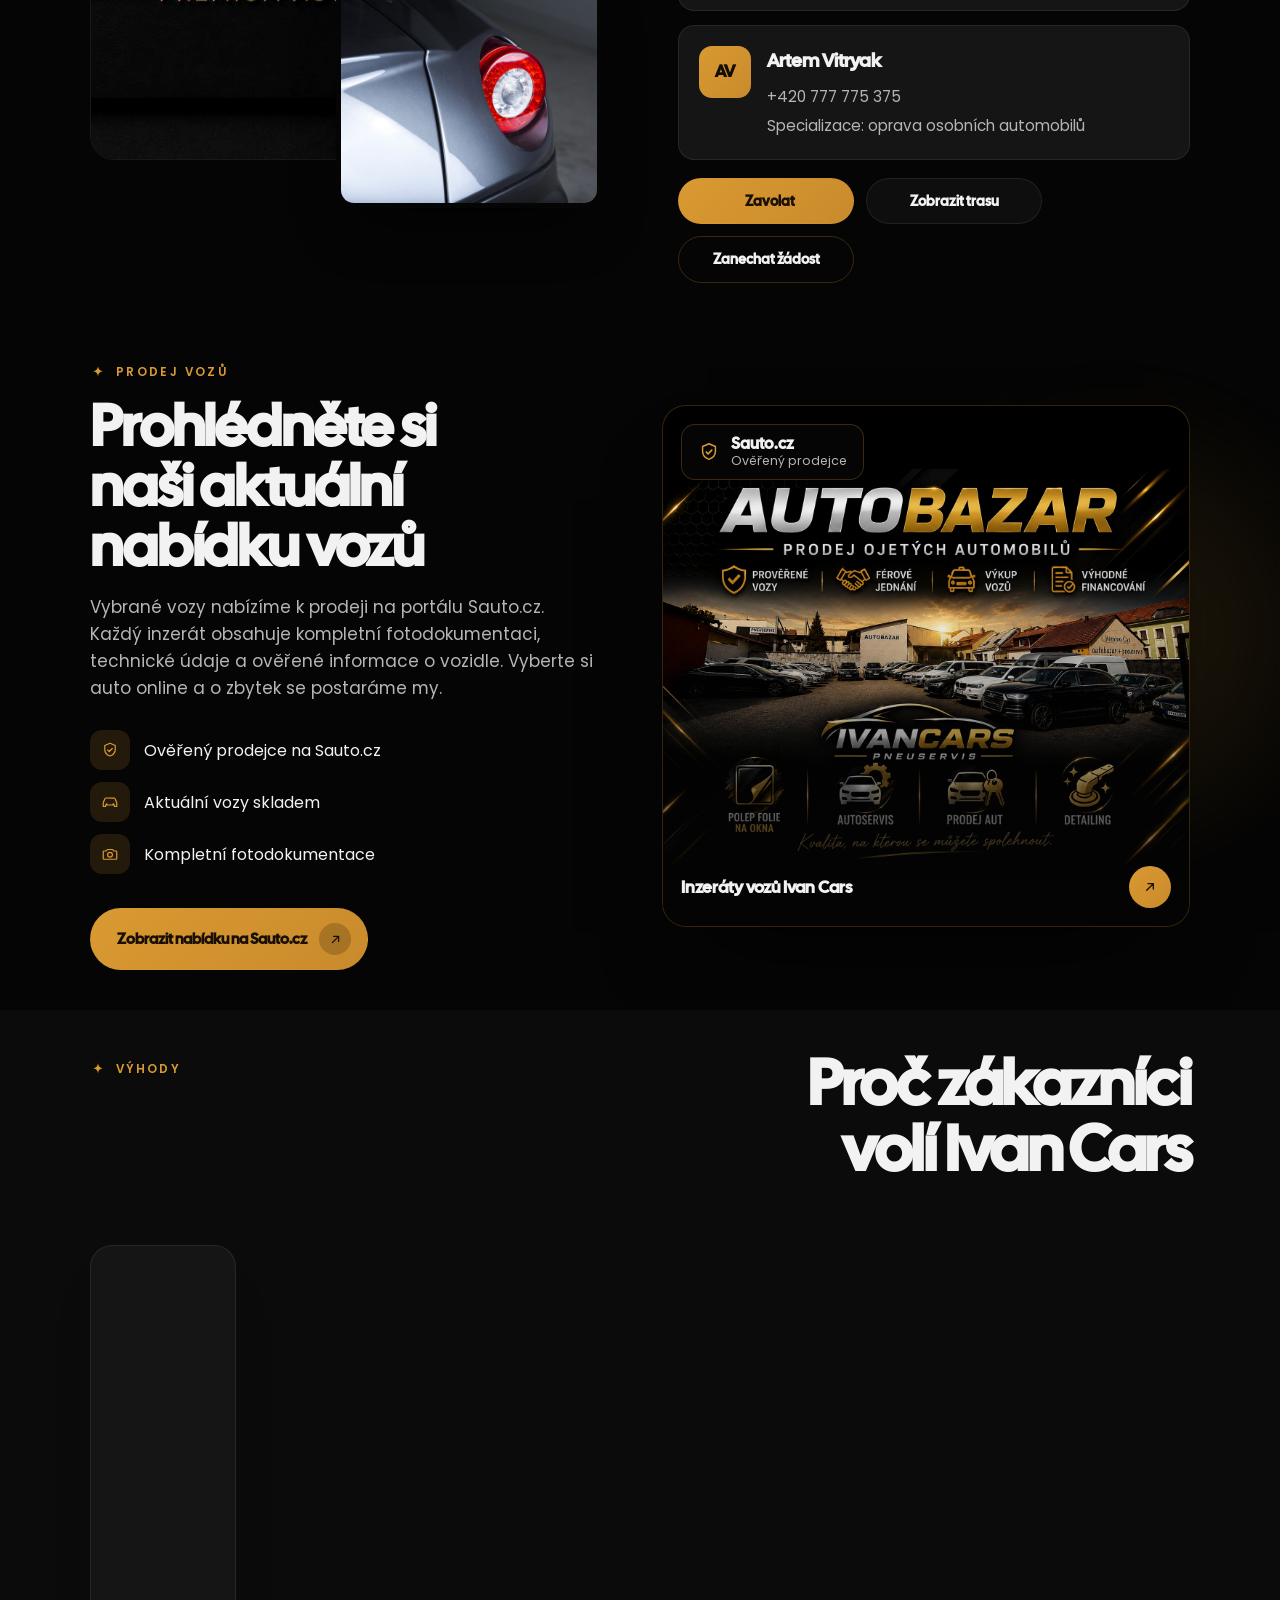
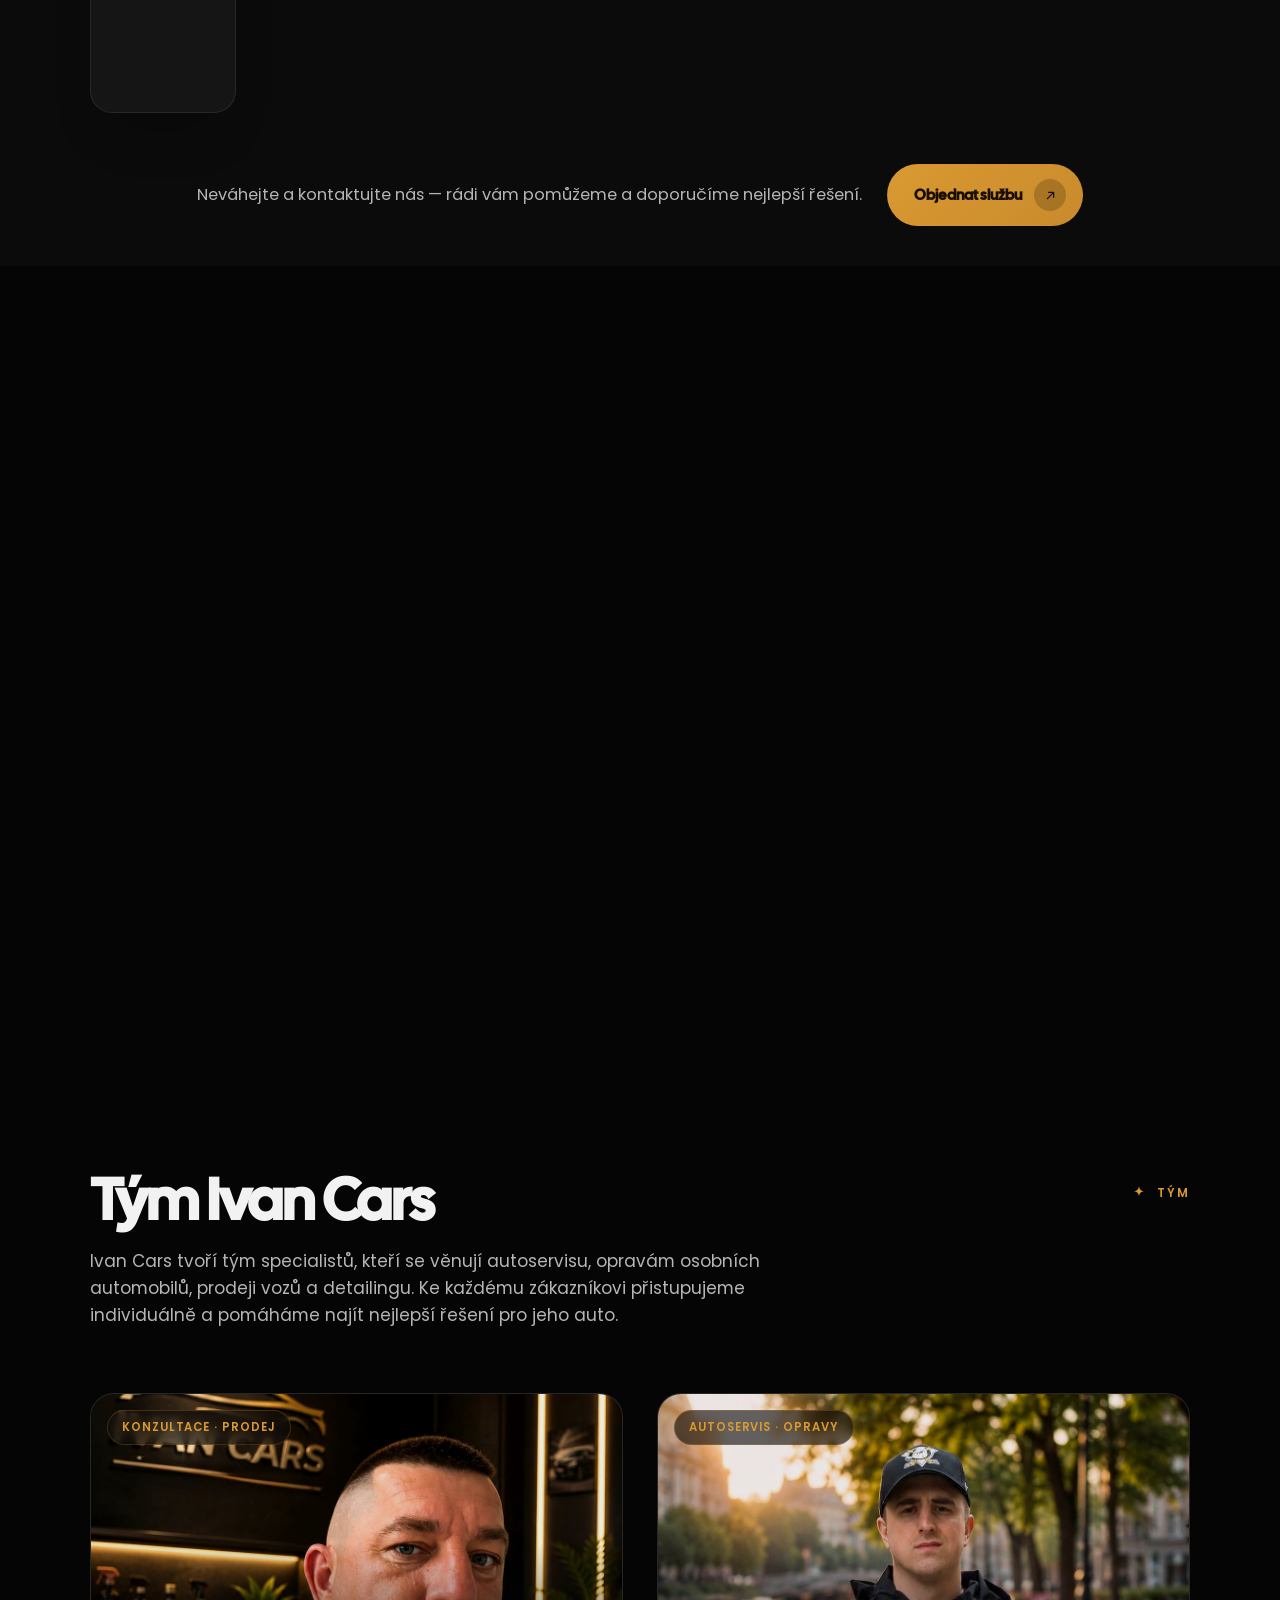
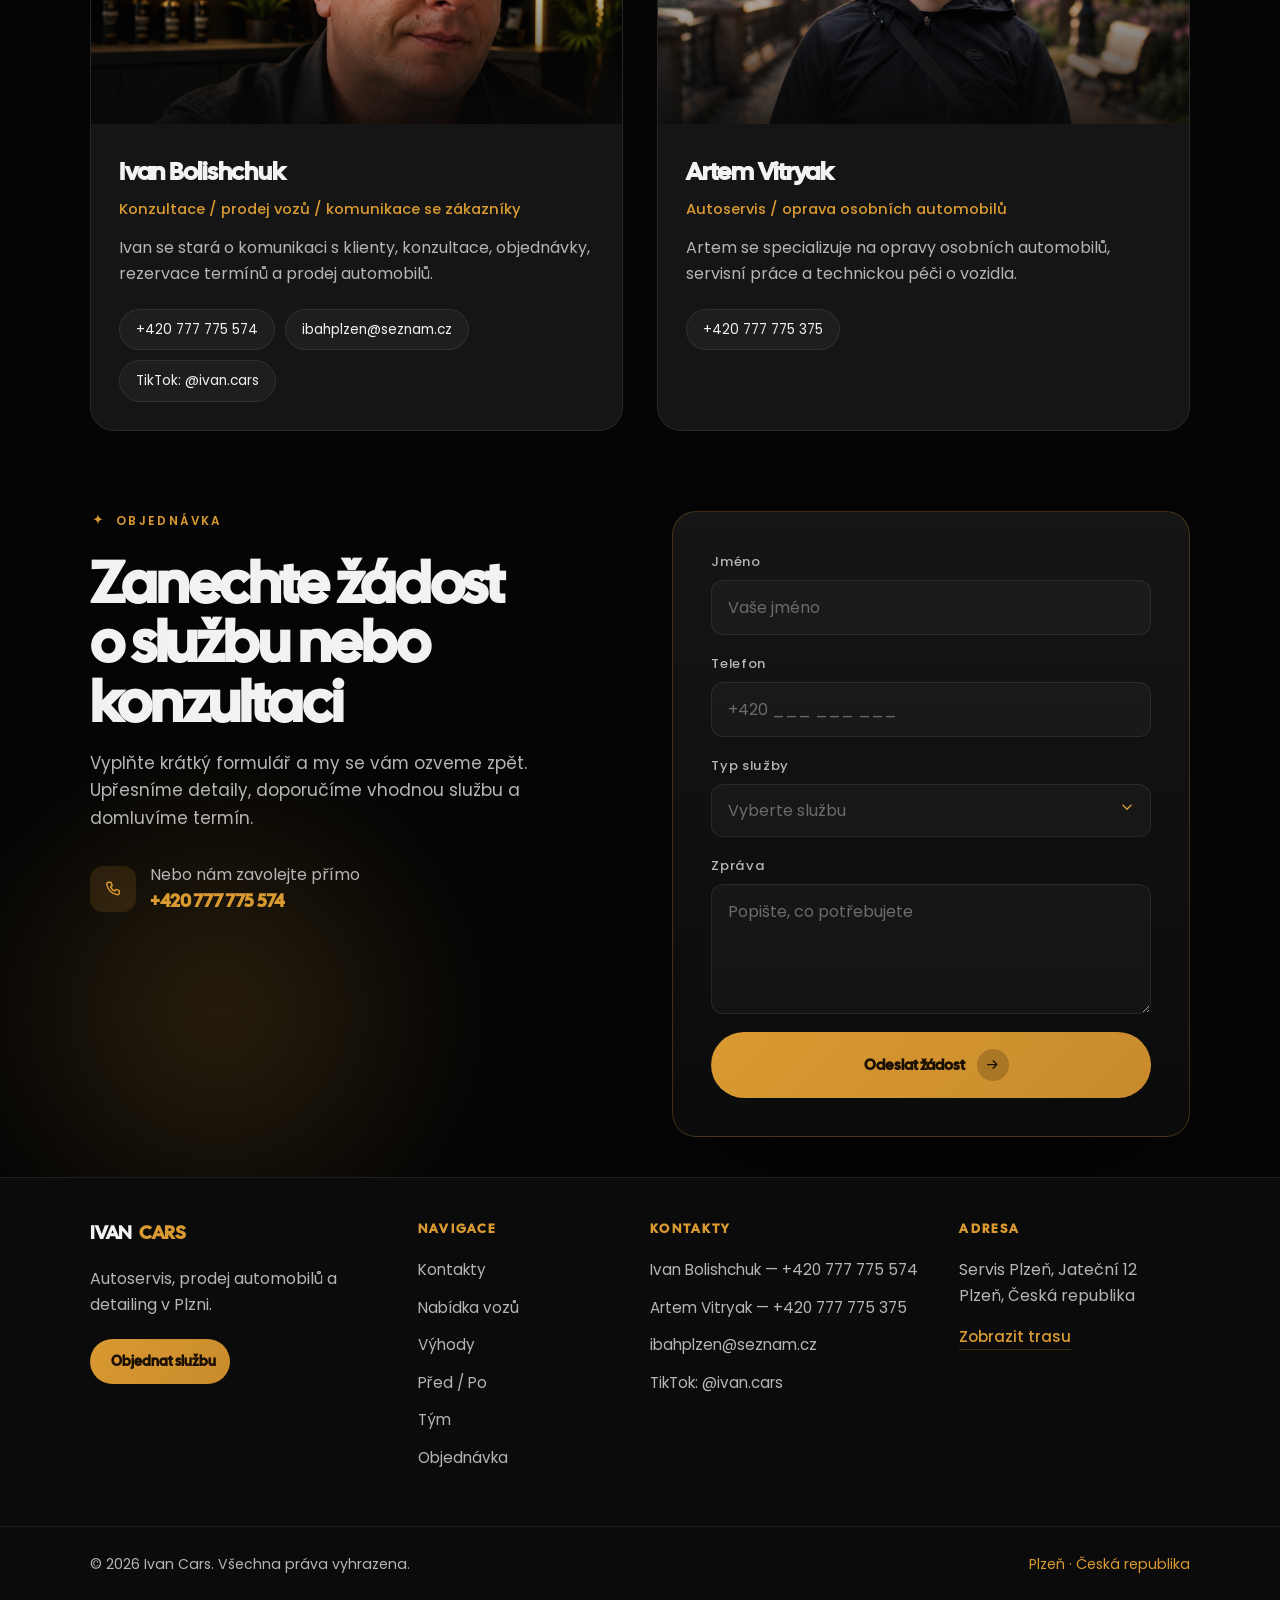
==== commit ce048246: "Swap hero, Kontakty, Prodej and Oprava-aut images for new Ivan Cars photos Co-Authored-By: Claude Op" ====
--- a/index.html
+++ b/index.html
@@ -108,7 +108,7 @@
     </div>
 
     <div class="hero__band reveal" data-delay="160">
-      <img src="assets/SaveWeb2ZIP%20Website%20Copier/images/68b8255d2208bf105f05b5d6_home2-slider-img-01.jpg" alt="Prémiový detailing interiéru vozu v Ivan Cars Plzeň" loading="eager">
+      <img src="assets/ivancars/Oprava%20auta.jpeg" alt="Oprava a servis vozu v Ivan Cars Plzeň" loading="eager">
       <div class="hero__card">
         <img src="assets/SaveWeb2ZIP%20Website%20Copier/images/68c24ddfc6e82b968b8b48d7_home1-about1-bg-img.png" alt="Připravený vůz v servisu Ivan Cars">
         <div class="hero__card-body">
@@ -128,7 +128,7 @@
   <div class="container kontakty__grid">
     <div class="layered reveal">
       <div class="layered__main">
-        <img src="assets/SaveWeb2ZIP%20Website%20Copier/images/68cd3f34a9f10ca630242ddd_project-img-06.jpg" alt="Prémiový vůz v péči Ivan Cars" loading="lazy">
+        <img src="assets/2026-07-09%2012.17.48.jpg" alt="Ivan Cars — autoservis Plzeň, Jateční 12" loading="lazy">
       </div>
       <div class="layered__sub">
         <img src="assets/SaveWeb2ZIP%20Website%20Copier/images/68cd3f265789d87bba0e9747_project-img-05.jpg" alt="Detail karoserie a optiky vozu" loading="lazy">
@@ -219,7 +219,7 @@
     </div>
 
     <a href="https://www.sauto.cz/detail-prodejce/ivan-cars/14030384" target="_blank" rel="noopener" class="nabidka__media reveal" data-delay="120" aria-label="Otevřít nabídku vozů Ivan Cars na Sauto.cz">
-      <img src="assets/IMG_1102.JPG" alt="Ivan Cars — prodej vozů, TikTok @ivan.cars, +420 777 775 574" loading="lazy">
+      <img src="assets/ivancars/Prodej%20aut.jpeg" alt="Ivan Cars — prodej vozů, TikTok @ivan.cars, +420 777 775 574" loading="lazy">
       <span class="nabidka__badge">
         <span class="nabidka__badge-ic" aria-hidden="true"><svg viewBox="0 0 24 24" width="22" height="22"><path d="M12 3 5 6v5c0 4.4 3 7.7 7 9 4-1.3 7-4.6 7-9V6l-7-3Z" fill="none" stroke="currentColor" stroke-width="1.6" stroke-linejoin="round"/><path d="m9 12 2 2 4-4" fill="none" stroke="currentColor" stroke-width="1.8" stroke-linecap="round" stroke-linejoin="round"/></svg></span>
         <span class="nabidka__badge-txt"><strong>Sauto.cz</strong>Ověřený prodejce</span>
@@ -395,16 +395,9 @@
 
     <div class="predpo__grid reveal" data-delay="140" id="predpoGrid">
 
-      <figure class="predpo-card predpo-card--pair" data-cat="oprava">
-        <div class="ba">
-          <img class="ba__after" src="assets/do-po/oprava-01-po.jpg" alt="Vůz po opravě přední části v Ivan Cars" loading="lazy">
-          <div class="ba__before"><img src="assets/do-po/oprava-01-pred.jpg" alt="Poškozená přední část vozu před opravou" loading="lazy"></div>
-          <span class="predpo-card__stamp">Před</span>
-          <span class="predpo-card__stamp predpo-card__stamp--po">Po</span>
-          <div class="ba__line" aria-hidden="true">
-            <span class="ba__grip"><svg viewBox="0 0 24 24" width="18" height="18"><path d="M9 6 5 12l4 6M15 6l4 6-4 6" fill="none" stroke="currentColor" stroke-width="2" stroke-linecap="round" stroke-linejoin="round"/></svg></span>
-          </div>
-          <input class="ba__range" type="range" min="0" max="100" value="50" step="1" aria-label="Posuvník porovnání před a po">
+      <figure class="predpo-card" data-cat="oprava">
+        <div class="predpo-card__media">
+          <img src="assets/ivancars/Detailing.jpeg" alt="Oprava a servis vozu v Ivan Cars Plzeň" loading="lazy">
         </div>
         <figcaption class="predpo-card__body">
           <h3 class="predpo-card__title">Oprava přední části vozu</h3>
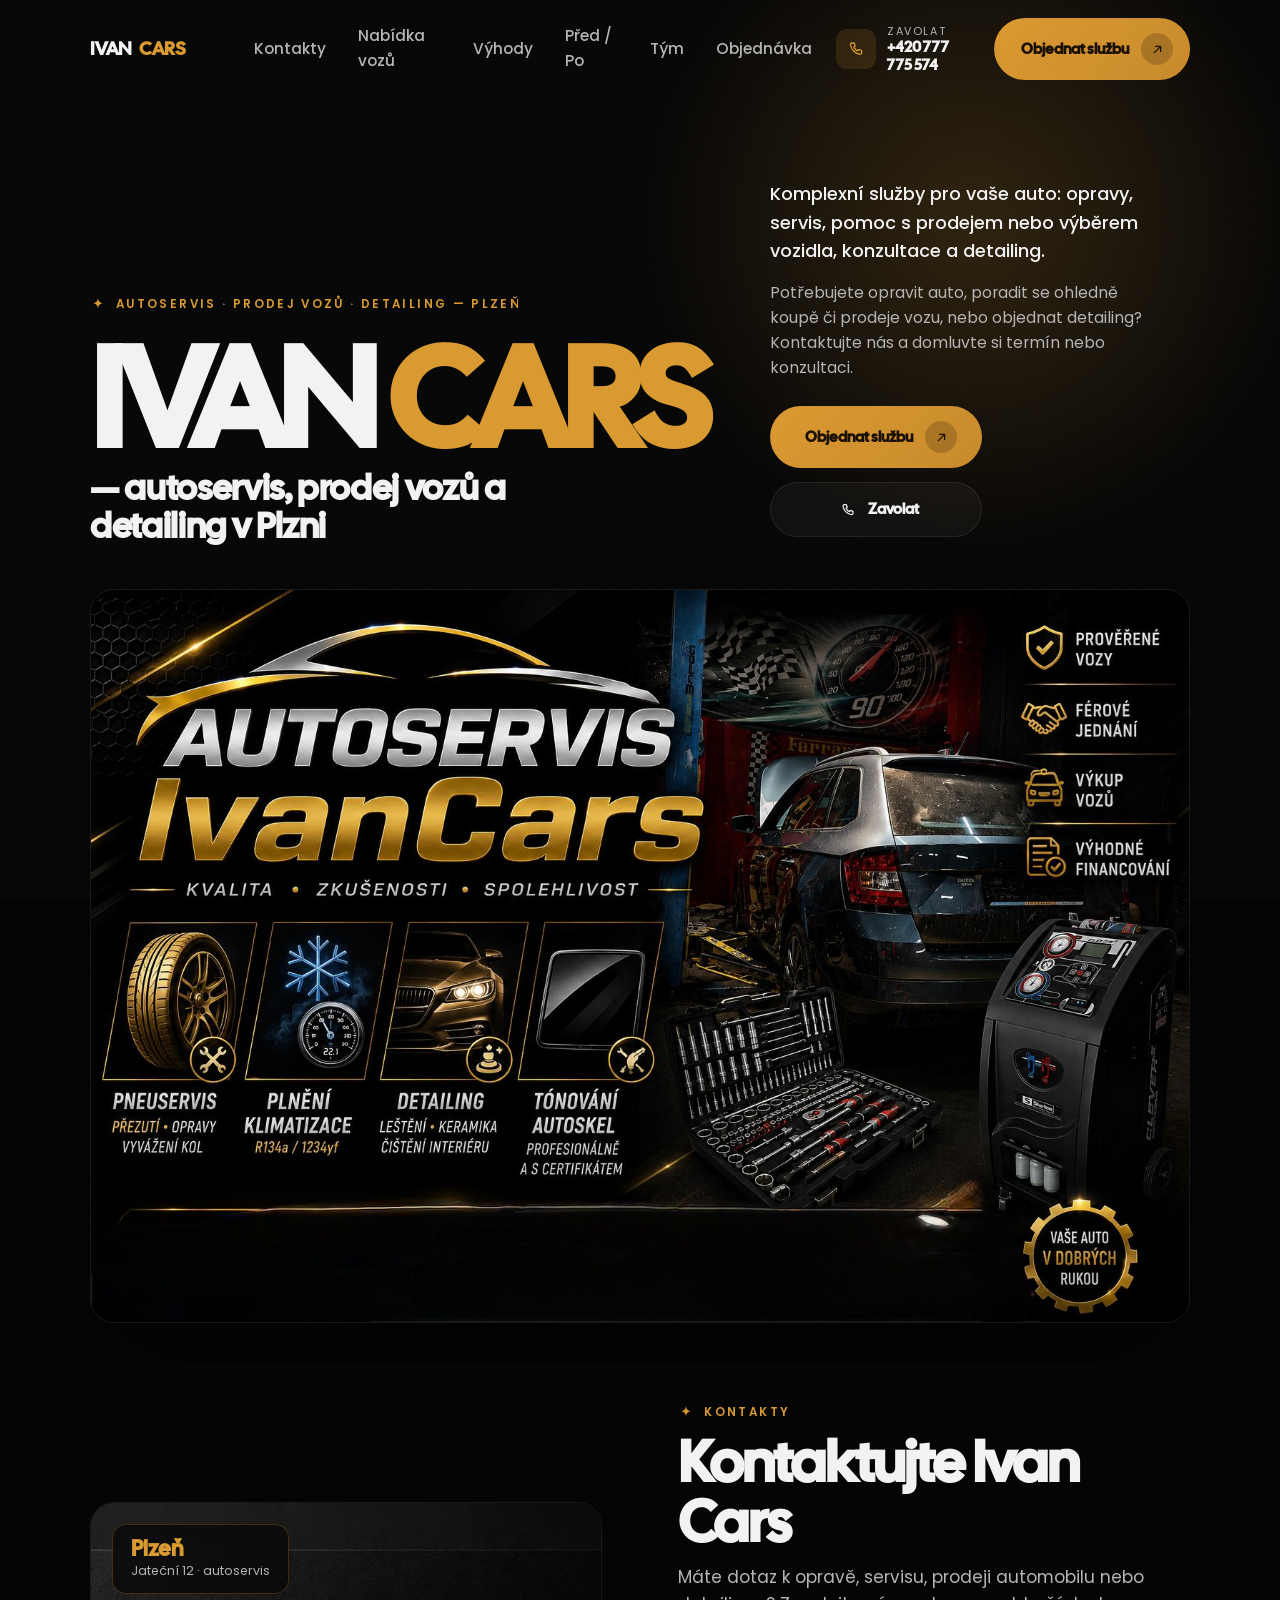
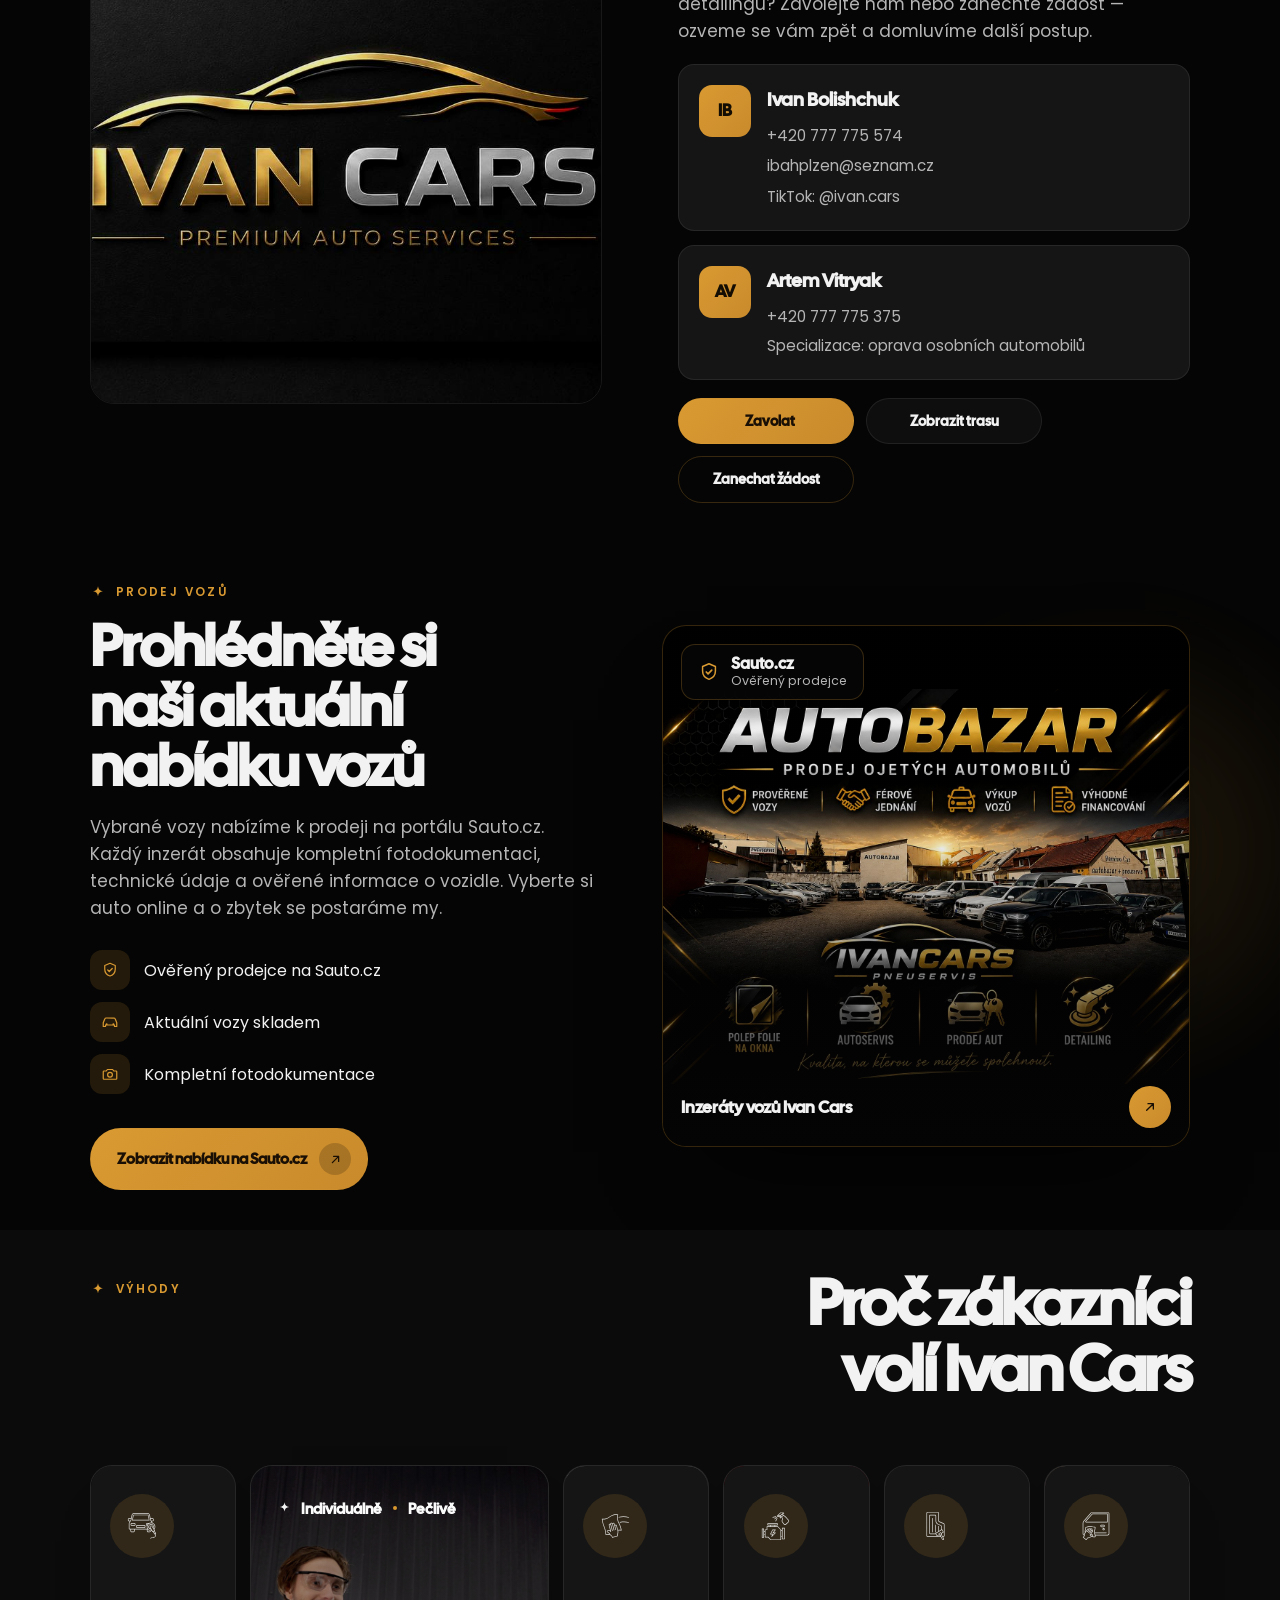
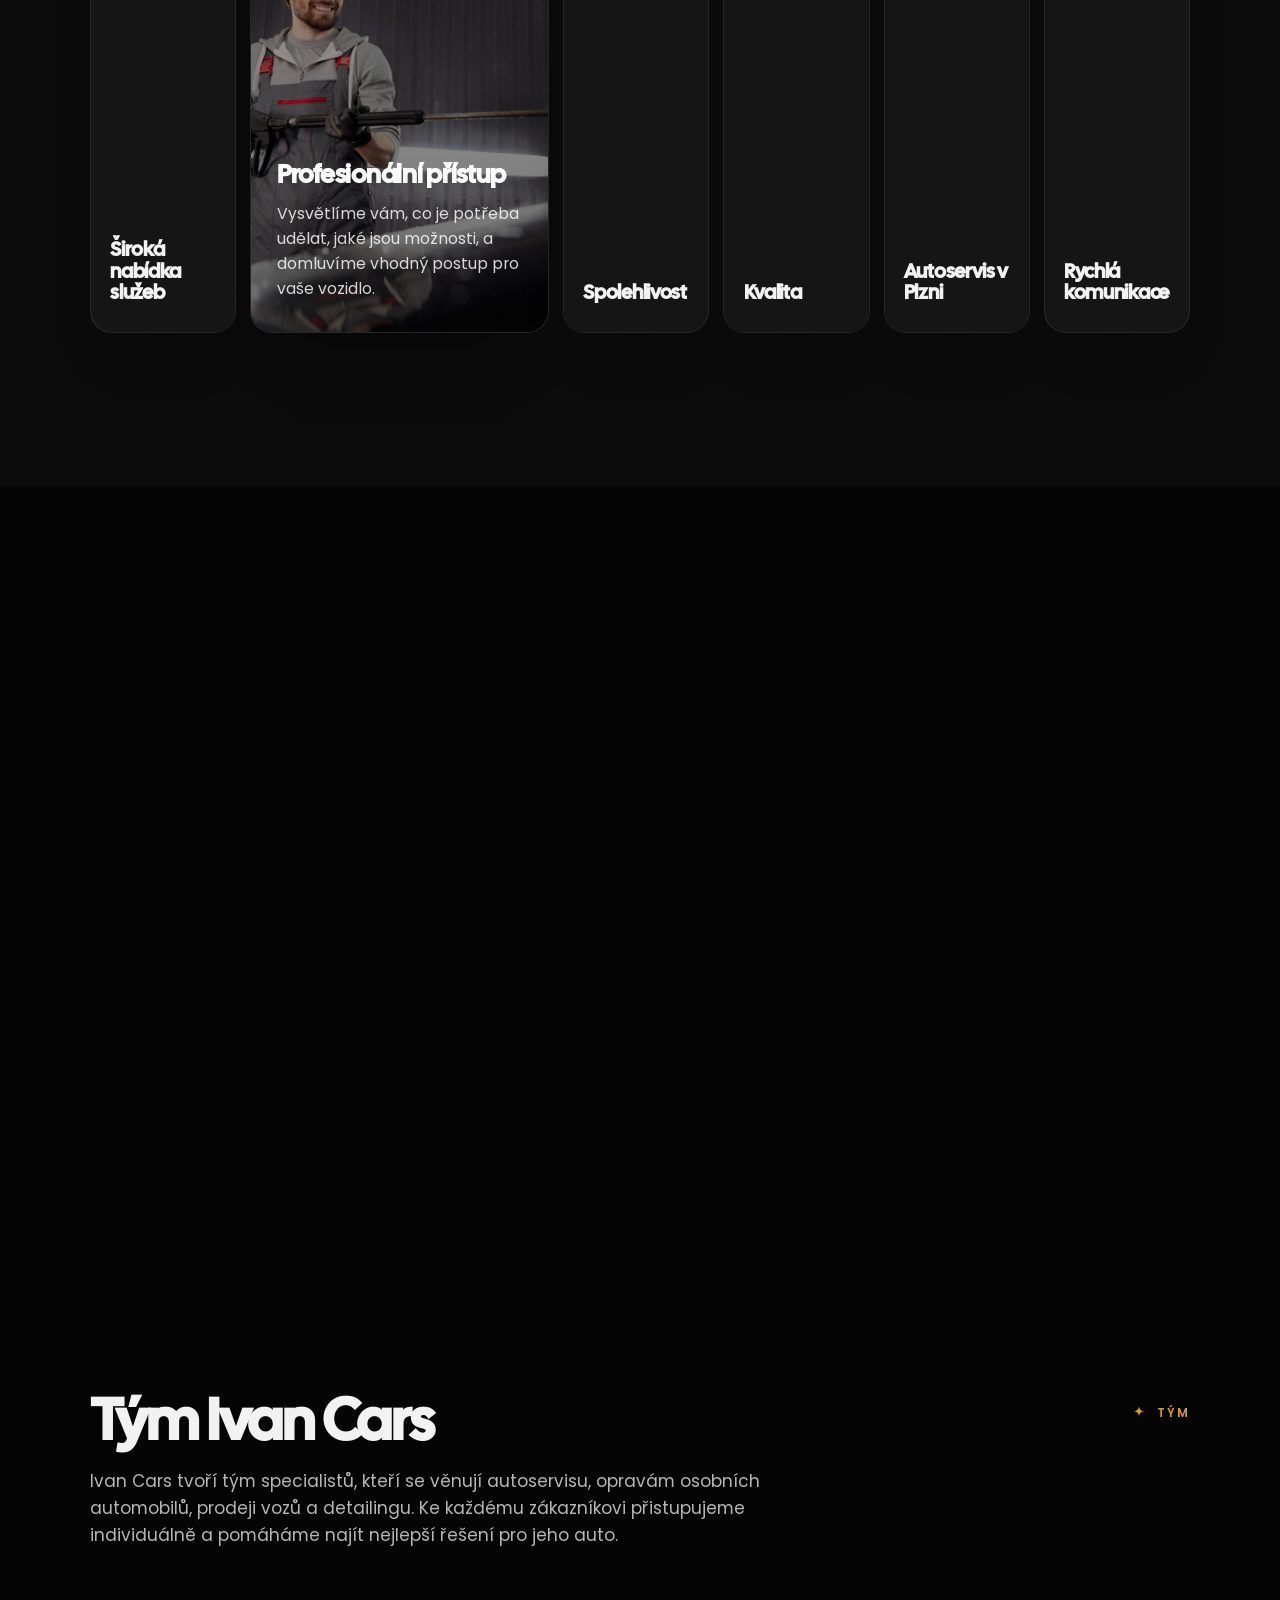
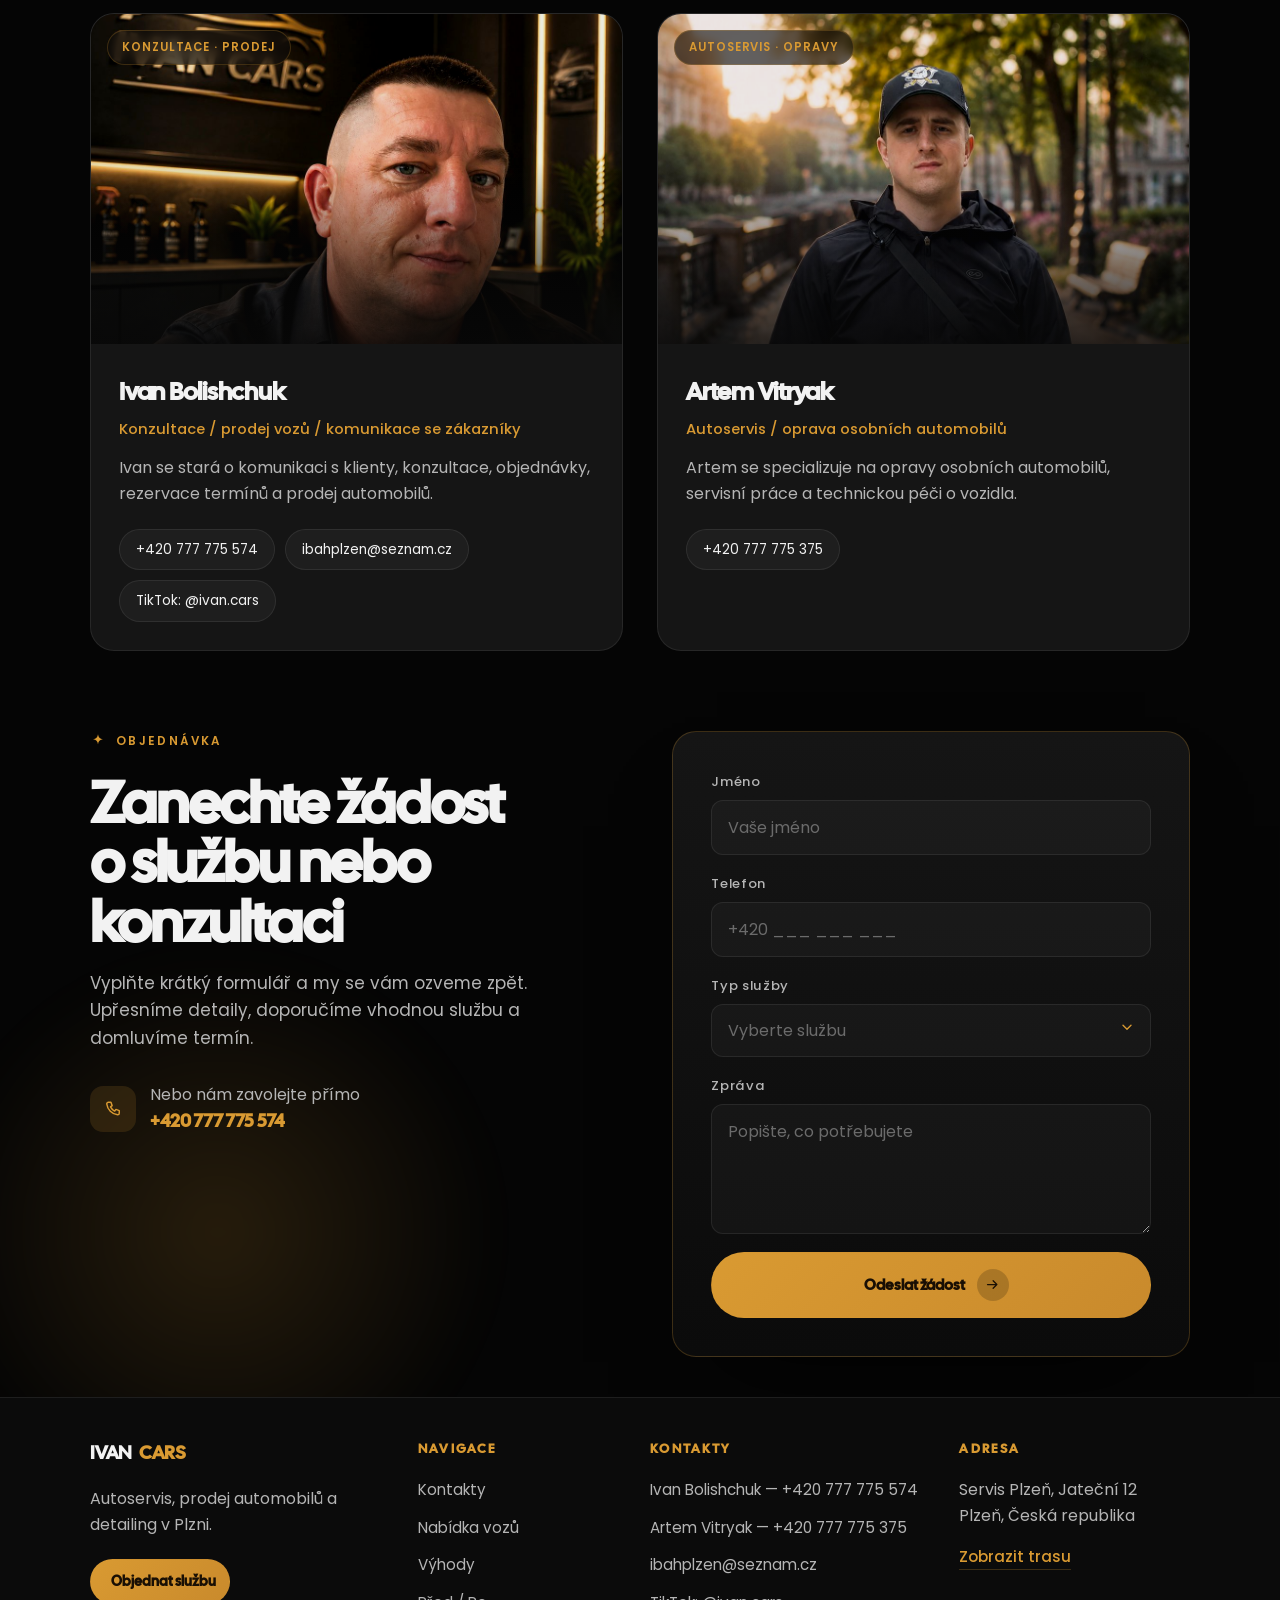
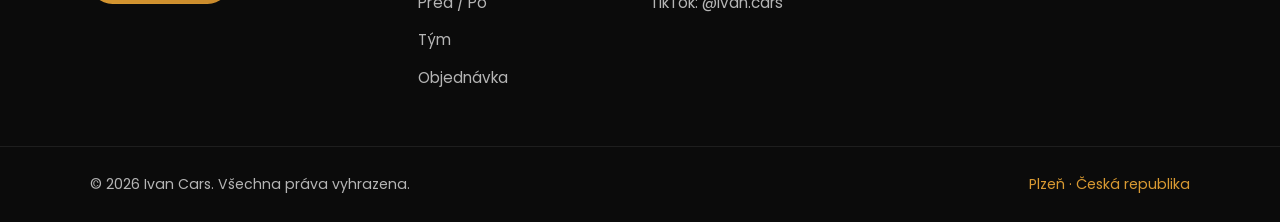
==== commit babd4cb4: "Show hero banner uncropped and unblocked; remove small Kontakty photo Hero: drop darkening overlay, " ====
--- a/index.html
+++ b/index.html
@@ -107,16 +107,8 @@
       </div>
     </div>
 
-    <div class="hero__band reveal" data-delay="160">
-      <img src="assets/ivancars/Oprava%20auta.jpeg" alt="Oprava a servis vozu v Ivan Cars Plzeň" loading="eager">
-      <div class="hero__card">
-        <img src="assets/SaveWeb2ZIP%20Website%20Copier/images/68c24ddfc6e82b968b8b48d7_home1-about1-bg-img.png" alt="Připravený vůz v servisu Ivan Cars">
-        <div class="hero__card-body">
-          <span class="hero__card-label">Servis Plzeň</span>
-          <span class="hero__card-title">Jateční 12</span>
-        </div>
-        <span class="hero__card-ic" aria-hidden="true"><svg viewBox="0 0 24 24" width="18" height="18"><path d="M7 17 17 7M9 7h8v8" fill="none" stroke="currentColor" stroke-width="2.2" stroke-linecap="round" stroke-linejoin="round"/></svg></span>
-      </div>
+    <div class="hero__band hero__band--poster reveal" data-delay="160">
+      <img src="assets/ivancars/Oprava%20auta.jpeg" alt="Autoservis Ivan Cars Plzeň — pneuservis, plnění klimatizace, detailing, tónování autoskel, prodej vozů" loading="eager">
     </div>
   </div>
 </section>
@@ -129,9 +121,6 @@
     <div class="layered reveal">
       <div class="layered__main">
         <img src="assets/2026-07-09%2012.17.48.jpg" alt="Ivan Cars — autoservis Plzeň, Jateční 12" loading="lazy">
-      </div>
-      <div class="layered__sub">
-        <img src="assets/SaveWeb2ZIP%20Website%20Copier/images/68cd3f265789d87bba0e9747_project-img-05.jpg" alt="Detail karoserie a optiky vozu" loading="lazy">
       </div>
       <div class="layered__tag">
         <span class="layered__tag-num">Plzeň</span>
--- a/css/styles.css
+++ b/css/styles.css
@@ -262,6 +262,11 @@
 .hero__band::after{content:"";position:absolute;inset:0;background:linear-gradient(120deg,rgba(5,5,5,.5),transparent 45%,rgba(5,5,5,.35))}
 .hero__band:hover>img{transform:scale(1.04)}
 
+/* Poster banner: show the full designed image, no crop, no darkening overlay */
+.hero__band--poster>img{height:auto;object-fit:contain;filter:none}
+.hero__band--poster::after{display:none}
+.hero__band--poster:hover>img{transform:none}
+
 .hero__card{
   position:absolute;top:22px;right:22px;z-index:2;width:min(300px,42%);
   background:rgba(8,8,8,.72);backdrop-filter:blur(10px);
@@ -290,7 +295,7 @@
 .kontakty .section__title{margin-bottom:0}
 .kontakty .section__text{margin-top:12px}
 
-.layered{position:relative;padding-bottom:48px;padding-right:40px}
+.layered{position:relative}
 .layered__main{border-radius:var(--radius);overflow:hidden;border:1px solid var(--line-soft)}
 .layered__main img{width:100%;height:clamp(360px,40vw,500px);object-fit:cover;filter:contrast(1.05) brightness(.9)}
 .layered__sub{
